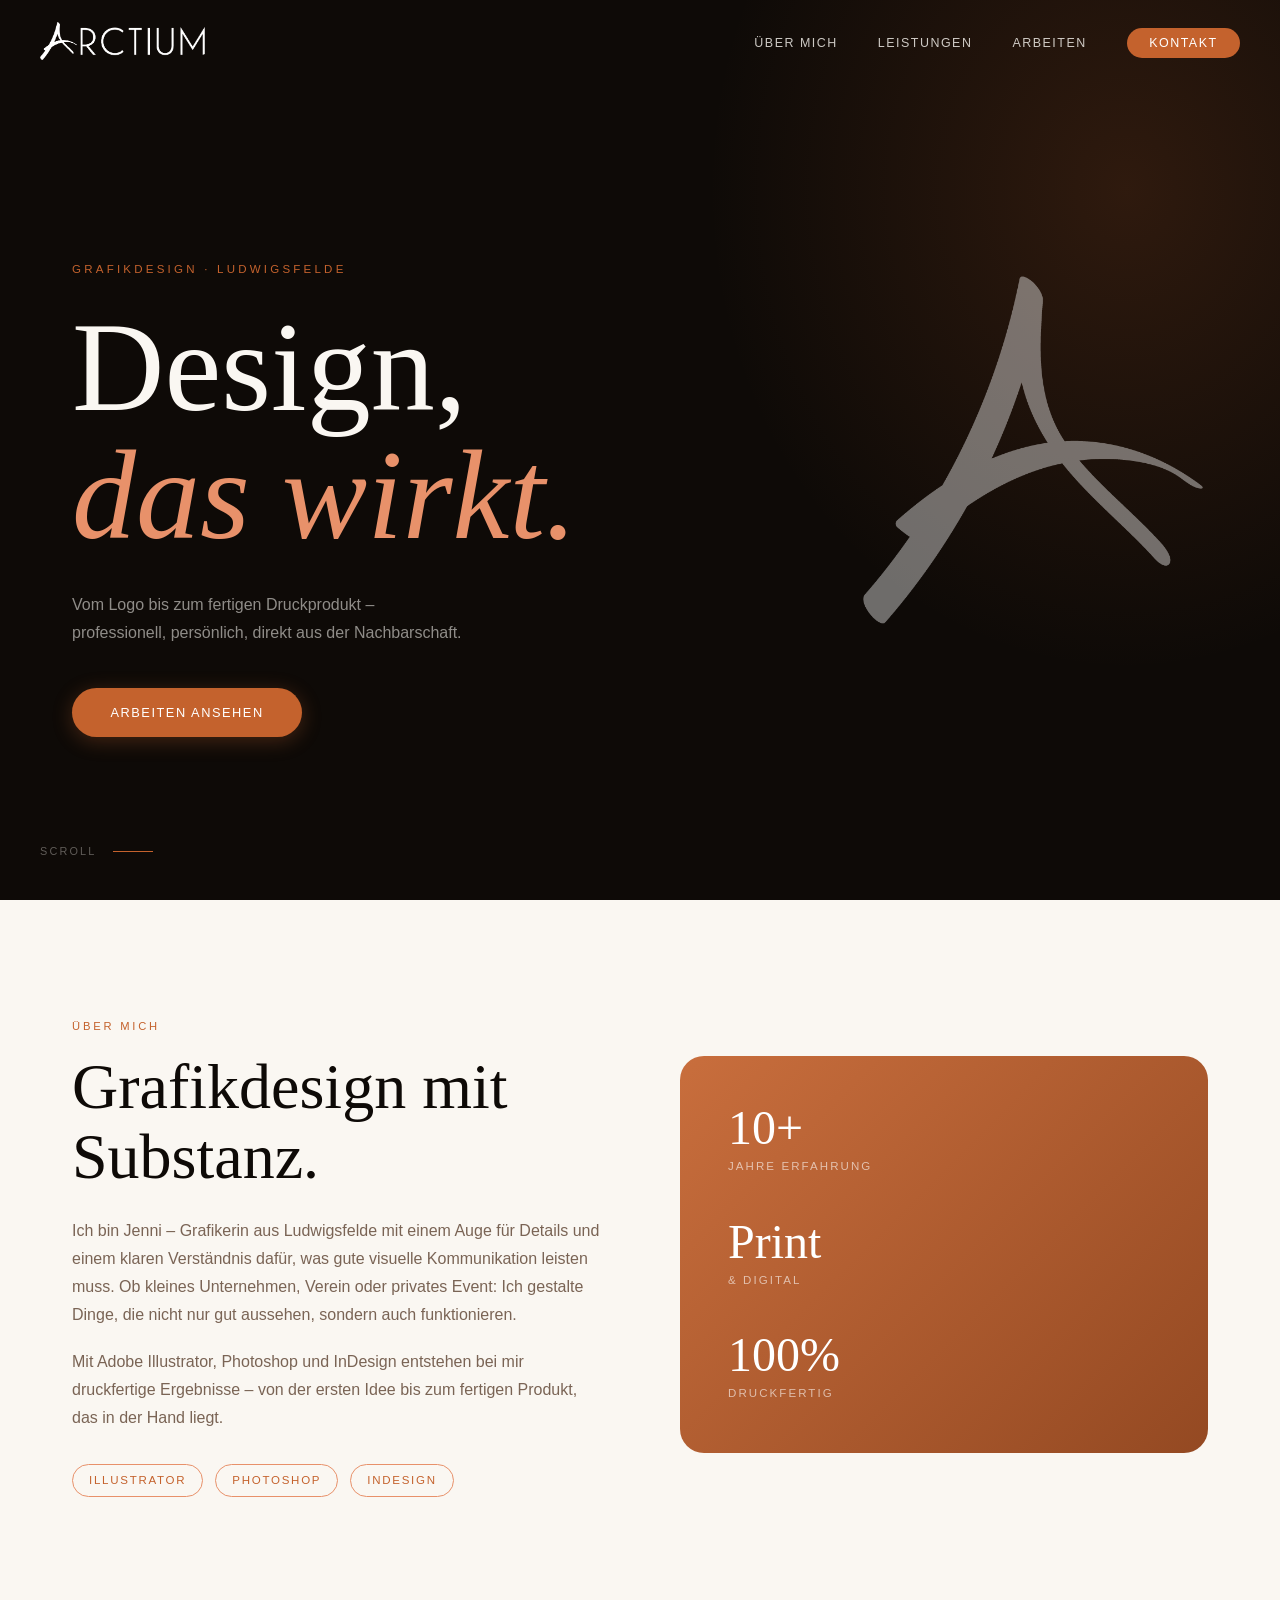
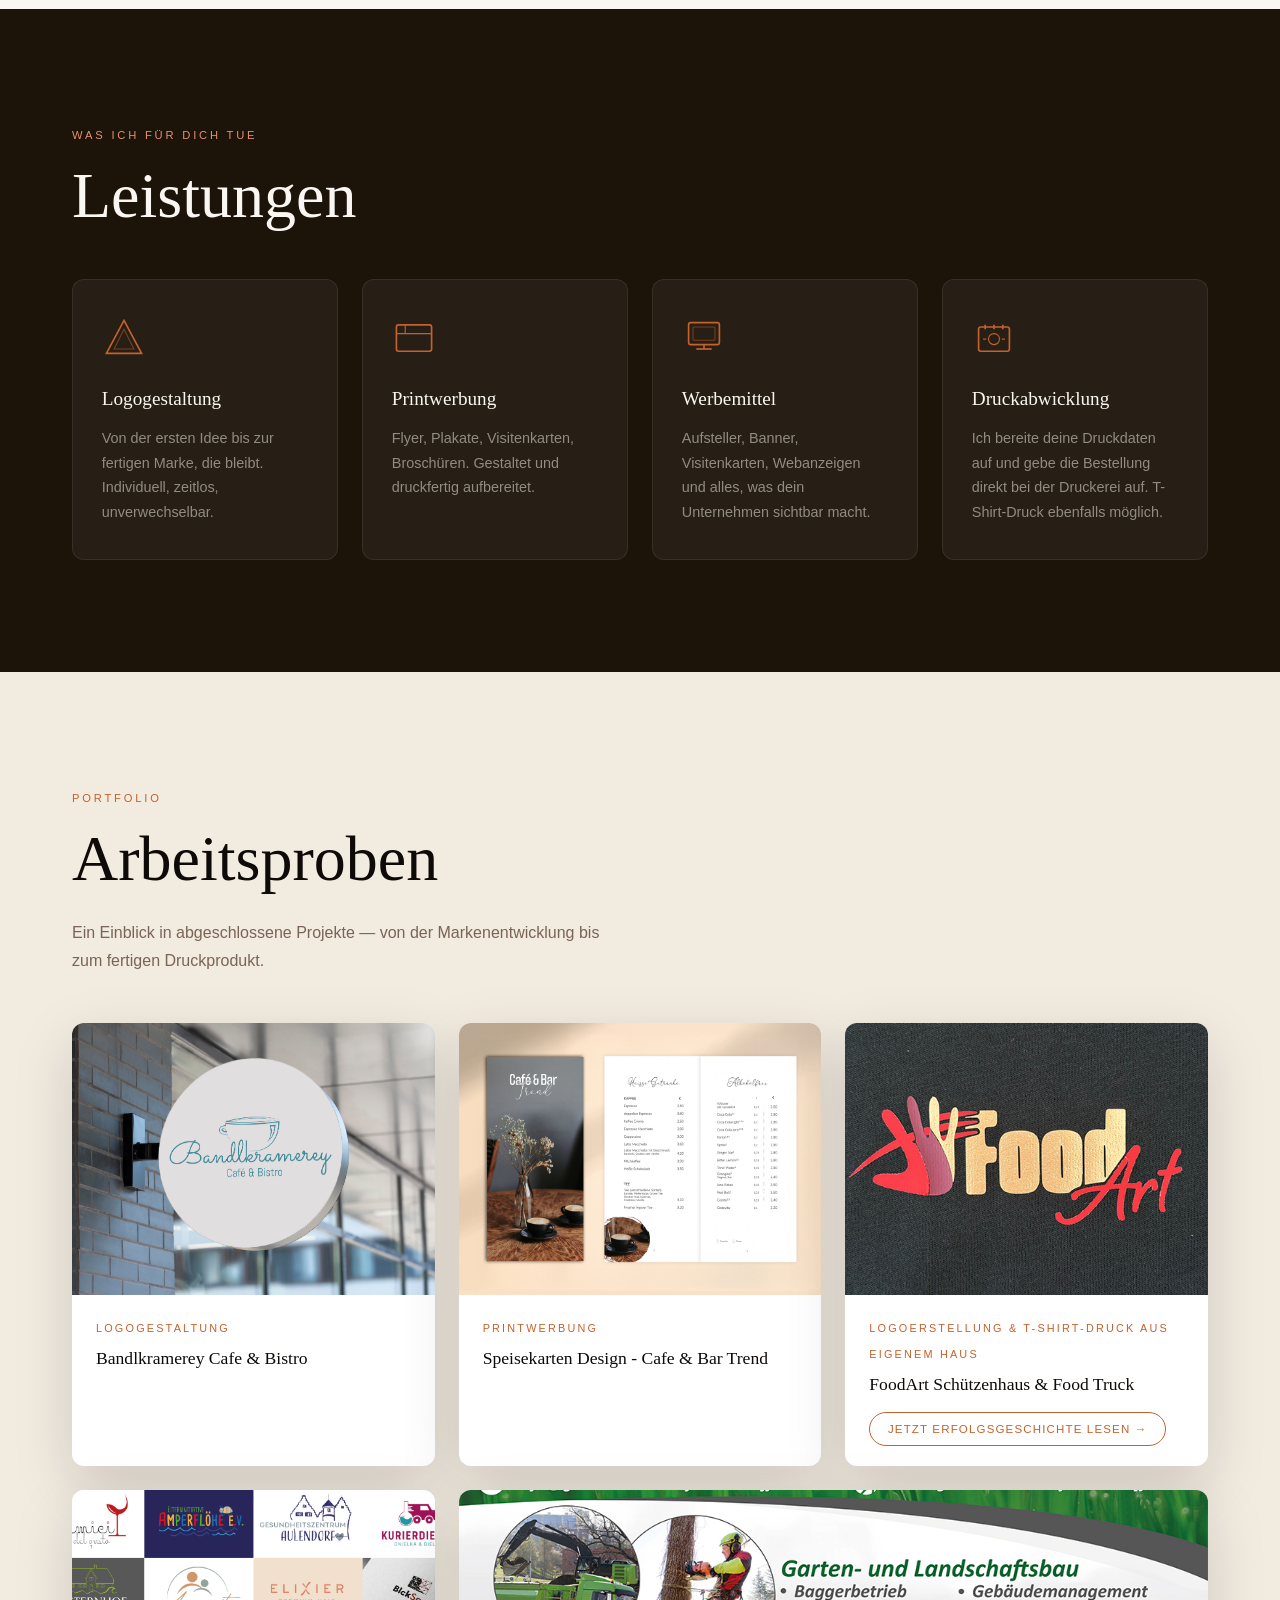
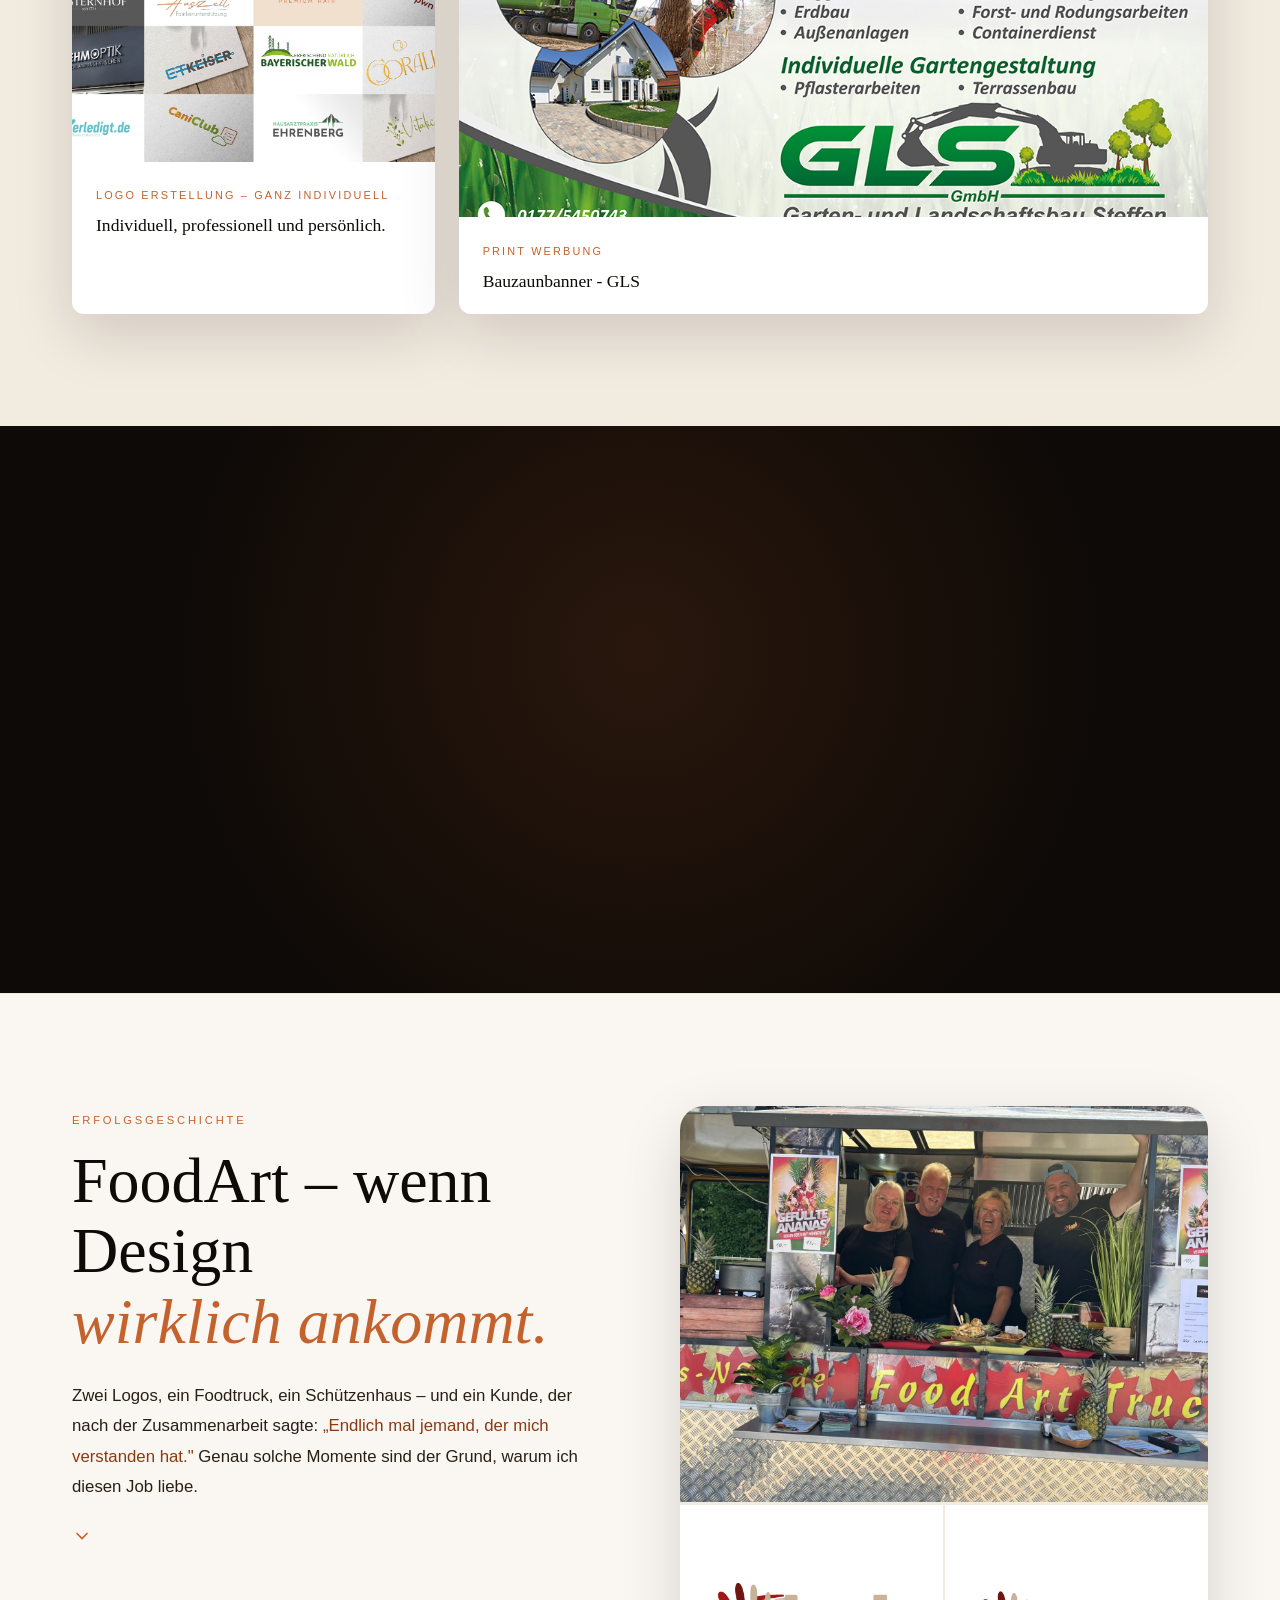
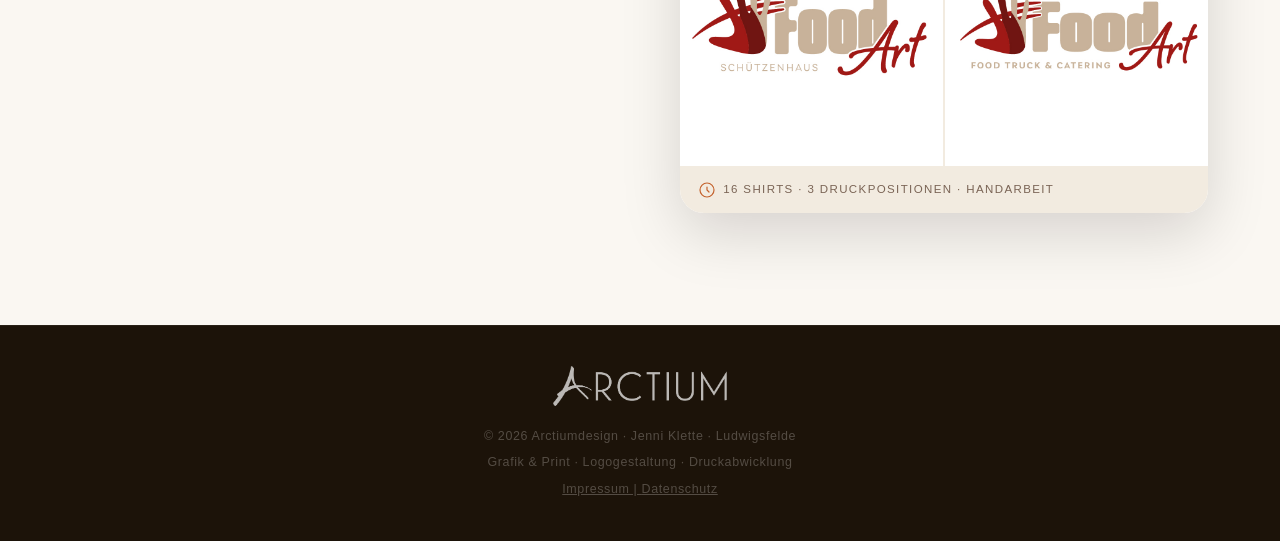
==== index.html @ 8cdcc224 "Update index.html" ====
<!DOCTYPE html>
<html lang="de">
<head>
  <meta charset="UTF-8" />
  <meta name="viewport" content="width=device-width, initial-scale=1.0" />
  <title>Arctiumdesign – Professionelles Grafikdesign aus Ludwigsfelde</title>
  <link rel="icon" type="image/png" href="img/favicon.png" />
  <link rel="stylesheet" href="style.css" />
  <link rel="stylesheet" href="https://use.typekit.net/DEINE-KIT-ID.css">
<link rel="stylesheet" href="style.css">
</head>
<body>

  <!-- NAV -->
  <nav class="nav" id="nav">
    <a href="#hero" class="nav__logo">
  <img src="img/logo-h.png" alt="Arctiumdesign" class="nav__logo-img" />
</a>
    <button class="nav__burger" id="burger" aria-label="Menü öffnen">
      <span></span><span></span><span></span>
    </button>
    <ul class="nav__links" id="navLinks">
      <li><a href="#about">Über mich</a></li>
      <li><a href="#leistungen">Leistungen</a></li>
      <li><a href="#arbeiten">Arbeiten</a></li>
      <li><a href="#kontakt" class="nav__cta">Kontakt</a></li>
    </ul>
  </nav>

  <!-- HERO -->
  <section class="hero" id="hero">
    <div class="hero__bg-shape"></div>
    <div class="hero__content">
      <p class="hero__eyebrow reveal">Grafikdesign · Ludwigsfelde</p>
      <h1 class="hero__headline reveal delay-1">
        Design,<br/><em>das wirkt.</em>
      </h1>
      <p class="hero__sub reveal delay-2">
        Vom Logo bis zum fertigen Druckprodukt –<br/>
        professionell, persönlich, direkt aus der Nachbarschaft.
      </p>
      <a href="#arbeiten" class="btn reveal delay-3">Arbeiten ansehen</a>
    </div>
    <div class="hero__logo-mark reveal delay-2">
  <img src="img/logo-mark.png" alt="" />
</div>
    <div class="hero__scroll">
      <span>Scroll</span>
      <div class="hero__scroll-line"></div>
    </div>
  </section>

  <!-- ABOUT -->
  <section class="about section" id="about">
    <div class="container about__grid">
      <div class="about__text">
        <span class="label reveal">Über mich</span>
        <h2 class="reveal delay-1">Grafikdesign mit Substanz.</h2>
        <p class="reveal delay-2">
          Ich bin Jenni – Grafikerin aus Ludwigsfelde mit einem Auge für Details
          und einem klaren Verständnis dafür, was gute visuelle Kommunikation leisten muss.
          Ob kleines Unternehmen, Verein oder privates Event: Ich gestalte Dinge,
          die nicht nur gut aussehen, sondern auch funktionieren.
        </p>
        <p class="reveal delay-3">
          Mit Adobe Illustrator, Photoshop und InDesign entstehen bei mir
          druckfertige Ergebnisse – von der ersten Idee bis zum fertigen Produkt,
          das in der Hand liegt.
        </p>
        <div class="about__tools reveal delay-3">
          <span>Illustrator</span>
          <span>Photoshop</span>
          <span>InDesign</span>
        </div>
      </div>
      <div class="about__visual reveal delay-2">
        <div class="about__card">
          <div class="about__card-inner">
            <div class="about__stat"><strong>10+</strong><small>Jahre Erfahrung</small></div>
            <div class="about__stat"><strong>Print</strong><small>& Digital</small></div>
            <div class="about__stat"><strong>100%</strong><small>Druckfertig</small></div>
          </div>
          <div class="about__card-bg"></div>
        </div>
      </div>
    </div>
  </section>

  <!-- LEISTUNGEN -->
  <section class="leistungen section" id="leistungen">
    <div class="container">
      <span class="label reveal">Was ich für dich tue</span>
      <h2 class="reveal delay-1">Leistungen</h2>
      <div class="leistungen__grid">

        <div class="leistung-card reveal delay-1">
          <div class="leistung-card__icon">
            <svg viewBox="0 0 40 40" fill="none"><polygon points="20,4 36,34 4,34" stroke="currentColor" stroke-width="1.5" fill="none"/><polygon points="20,12 29,30 11,30" stroke="currentColor" stroke-width="1" fill="none" opacity="0.5"/></svg>
          </div>
          <h3>Logogestaltung</h3>
          <p>Von der ersten Idee bis zur fertigen Marke, die bleibt. Individuell, zeitlos, unverwechselbar.</p>
        </div>

        <div class="leistung-card reveal delay-2">
          <div class="leistung-card__icon">
            <svg viewBox="0 0 40 40" fill="none"><rect x="4" y="8" width="32" height="24" rx="2" stroke="currentColor" stroke-width="1.5" fill="none"/><line x1="4" y1="16" x2="36" y2="16" stroke="currentColor" stroke-width="1"/><line x1="12" y1="8" x2="12" y2="16" stroke="currentColor" stroke-width="1"/></svg>
          </div>
          <h3>Printwerbung</h3>
          <p>Flyer, Plakate, Visitenkarten, Broschüren. Gestaltet und druckfertig aufbereitet.</p>
        </div>

        <div class="leistung-card reveal delay-3">
          <div class="leistung-card__icon">
            <svg viewBox="0 0 40 40" fill="none"><rect x="6" y="6" width="28" height="20" rx="2" stroke="currentColor" stroke-width="1.5" fill="none"/><rect x="10" y="10" width="20" height="12" rx="1" stroke="currentColor" stroke-width="1" fill="none" opacity="0.5"/><line x1="13" y1="30" x2="27" y2="30" stroke="currentColor" stroke-width="1.5"/><line x1="20" y1="26" x2="20" y2="30" stroke="currentColor" stroke-width="1.5"/></svg>
          </div>
          <h3>Werbemittel</h3>
          <p>Aufsteller, Banner, Visitenkarten, Webanzeigen und alles, was dein Unternehmen sichtbar macht.</p>
        </div>

        <div class="leistung-card reveal delay-4">
          <div class="leistung-card__icon">
            <svg viewBox="0 0 40 40" fill="none"><rect x="6" y="10" width="28" height="22" rx="2" stroke="currentColor" stroke-width="1.5" fill="none"/><path d="M12 8 L12 12 M20 8 L20 12 M28 8 L28 12" stroke="currentColor" stroke-width="1.5"/><circle cx="20" cy="21" r="5" stroke="currentColor" stroke-width="1" fill="none"/><line x1="10" y1="21" x2="13" y2="21" stroke="currentColor" stroke-width="1"/><line x1="27" y1="21" x2="30" y2="21" stroke="currentColor" stroke-width="1"/></svg>
          </div>
          <h3>Druckabwicklung</h3>
          <p>Ich bereite deine Druckdaten auf und gebe die Bestellung direkt bei der Druckerei auf. T-Shirt-Druck ebenfalls möglich.</p>
        </div>

      </div>
    </div>
  </section>

  <!-- ARBEITSPROBEN -->
  <section class="arbeiten section" id="arbeiten">
    <div class="container">
      <span class="label reveal">Portfolio</span>
      <h2 class="reveal delay-1">Arbeitsproben</h2>
      <p class="arbeiten__intro reveal delay-2">
        Ein Einblick in abgeschlossene Projekte — von der Markenentwicklung bis zum fertigen Druckprodukt.
      </p>
    </div>
    
    <div class="arbeiten__grid">

  <div class="arbeit-item reveal delay-1" data-category="Logo">
    <div class="arbeit-item__img" style="background: #1a1008;">
      <img src="img/logogestaltung.jpg" alt="Arctiumdesign Logo" />
    </div>
    <div class="arbeit-item__info">
      <span>Logogestaltung</span>
      <h4>Bandlkramerey Cafe & Bistro</h4>
    </div>
  </div>

  <div class="arbeit-item reveal delay-2" data-category="Print">
    <div class="arbeit-item__img" style="background: #f5f0ea;">
      <img src="img/printwerbung.jpg" alt="Arctiumdesign Flyer" />
    </div>
    <div class="arbeit-item__info">
      <span>Printwerbung</span>
      <h4>Speisekarten Design - Cafe & Bar Trend</h4>
    </div>
  </div>

  <div class="arbeit-item reveal delay-3" data-category="Werbemittel">
    <div class="arbeit-item__img" style="background: #1a1008;">
      <img src="img/foodart-shirt.jpg" alt="FoodArt Shirt" />
    </div>
    <div class="arbeit-item__info">
      <span>Logoerstellung & T-Shirt-Druck aus eigenem Haus</span>
      <h4>FoodArt Schützenhaus & Food Truck</h4>
      <a href="#story" class="btn-success">Jetzt Erfolgsgeschichte lesen →</a>
    </div>
  </div>

  <div class="arbeit-item reveal delay-4" data-category="Logo">
    <div class="arbeit-item__img" style="background: #1a1008;">
      <img src="img/logo-banner.jpg" alt="Logo Erstellung" />
    </div>
    <div class="arbeit-item__info">
      <span>Logo Erstellung – ganz individuell</span>
      <h4>Individuell, professionell und persönlich.</h4>
    </div>
  </div>

  <div class="arbeit-item arbeit-item--wide reveal delay-2" data-category="Print">
    <div class="arbeit-item__img" style="background: #1a1008;">
      <img src="img/bauzaunbanner.jpg" alt="Bauzaunbanner GLS" />
    </div>
    <div class="arbeit-item__info">
      <span>Print Werbung</span>
      <h4>Bauzaunbanner - GLS</h4>
    </div>
  </div>

</div>

  </section>

  <!-- KONTAKT -->
  <section class="kontakt section" id="kontakt">
    <div class="kontakt__bg-shape"></div>
    <div class="container kontakt__inner">
      <span class="label reveal">Kontakt</span>
      <h2 class="reveal delay-1">Lass uns reden.</h2>
      <p class="reveal delay-2">
        Du hast ein Projekt im Kopf? Ich freue mich auf deine Nachricht –
        ganz unkompliziert, direkt aus der Nachbarschaft.
      </p>
      <div class="kontakt__links reveal delay-3">
        <a href="tel:015206240423" class="kontakt__link">
          <svg viewBox="0 0 24 24" fill="none"><path d="M6.6 10.8c1.4 2.8 3.8 5.1 6.6 6.6l2.2-2.2c.3-.3.7-.4 1-.2 1.1.4 2.3.6 3.6.6.6 0 1 .4 1 1V20c0 .6-.4 1-1 1-9.4 0-17-7.6-17-17 0-.6.4-1 1-1h3.5c.6 0 1 .4 1 1 0 1.3.2 2.5.6 3.6.1.3 0 .7-.2 1L6.6 10.8z" stroke="currentColor" stroke-width="1.5" fill="none"/></svg>
          015206240423
        </a>
        <a href="mailto:info@arctiumdesign.de" class="kontakt__link">
          <svg viewBox="0 0 24 24" fill="none"><rect x="2" y="4" width="20" height="16" rx="2" stroke="currentColor" stroke-width="1.5" fill="none"/><polyline points="2,4 12,13 22,4" stroke="currentColor" stroke-width="1.5" fill="none"/></svg>
          info@arctiumdesign.de
        </a>
      </div>
      <a href="mailto:info@arctiumdesign.de" class="btn btn--light reveal delay-4">Anfrage stellen</a>
    </div>
  </section>
<!-- ERFOLGSGESCHICHTE FOODART -->
<section class="story section" id="story">
  <div class="container story__grid">

    <!-- LINKE SEITE: Blogartikel -->
    <div class="story__content">
      <span class="label">Erfolgsgeschichte</span>
      <h2>FoodArt – wenn Design<br/><em>wirklich ankommt.</em></h2>

      <div class="story__preview">
        <p>
          Zwei Logos, ein Foodtruck, ein Schützenhaus – und ein Kunde, der nach der
          Zusammenarbeit sagte: <strong>„Endlich mal jemand, der mich verstanden hat."</strong>
          Genau solche Momente sind der Grund, warum ich diesen Job liebe.
        </p>
      </div>

      <div class="story__full" id="storyFull">
        <p>
          Das Restaurant „Schützenhaus“ ist seit 1980 ein beliebter Treffpunkt und Eventort in Neckarsulm. 
          Der Inhaber Reinhard Stanschus, welcher mich beauftragte, betreibt das Lokal zusammen mit seiner Frau, dem Schwager und einem erfahrenen Serviceteam. 
          Das Projekt FoodArt kam mit einer klaren Persönlichkeit, aber noch ohne
          visuelles Gesicht. Gefragt waren zwei Logos — eines für das
          Schützenhaus, eines für den Foodtruck — die zusammen eine Marke ergeben und die Zugehörigkeit wiederspiegeln.
        </p>
        <p> 
         <p>
  Nach der Abstimmung über Stil, Zielgruppe und Wirkung entstanden die Entwürfe. In enger Abstimmung mit dem Kunden entstand das FoodArt-Logo.
  Am Ende der Feedbackschleifen hatten wir nun zwei sauber gestaltete Logos, aber der Kunde konnte sich noch nicht ganz vorstellen, wie das Logo auf dem FoodTruck oder den Servicejacken des Teams aussehen würde.
</p>
<p>
  Ich baute dem Kunden daraufhin <strong>Mock-ups</strong>, die ihn überzeugten. Beim Abschluss des Projektes erhielt der Kunde ein <strong>sauber gestaltetes Corporate Design</strong> als PDF, die Logos als ZIP-Datei in <strong>PNG, JPG und natürlich den offenen Daten EPS/AI</strong>.
  Es gab beim Prozess kein langes Hin-und-Her, keinen Kompromiss — sondern das Gefühl, wirklich gehört worden zu sein. Diese Reaktion ist unbezahlbar.
</p>
        </p>
        <p>
          Was dann folgte, war handwerkliche Präzisionsarbeit: 16 T-Shirts in
          verschiedenen Größen, drei Druckpositionen, dreifarbig mit Plotterfolie
          bedruckt — alles von Hand, in meinem eigenen kleinen Büro. Das Logo ist
          mehrteilig und muss an den Nähten exakt zusammenpassen, sonst stimmt das
          Gesamtbild nicht. Jedes Shirt wurde einzeln ausgerichtet, angedrückt und
          geprüft.
        </p>
        <p>
          Das Ergebnis: Ein komplett ausgestattetes FoodArt-Team, das seine Marke
          trägt — wortwörtlich. Von der ersten Skizze bis zum fertig bedruckten
          Shirt, alles aus einer Hand.
        </p>
      </div>

      <button class="story__toggle" id="storyToggle" aria-expanded="false">
        <span class="story__toggle-text">Weiterlesen</span>
        <svg class="story__toggle-icon" viewBox="0 0 24 24" fill="none">
          <polyline points="6,9 12,15 18,9" stroke="currentColor" stroke-width="2" stroke-linecap="round"/>
        </svg>
      </button>
    </div>

    <!-- RECHTE SEITE: Bildbox -->
    <div class="story__images">
      <div class="story__img-box">
        <div class="story__img-main">
          <img src="img/food-art-image.jpeg" alt="FoodArt T-Shirts fertig bedruckt" />
        </div>
        <div class="story__img-row">
          <div class="story__img-thumb">
            <img src="img/Logo Schützenhaus-farbig-slogan.jpg" alt="FoodArt Logo Schützenhaus" />
          </div>
          <div class="story__img-thumb">
            <img src="img/Logo Food Truck-farbig-slogan.jpg" alt="FoodArt Logo Foodtruck" />
          </div>
        </div>
        <div class="story__img-label">
          <svg viewBox="0 0 16 16" fill="none">
            <circle cx="8" cy="8" r="7" stroke="currentColor" stroke-width="1.2"/>
            <path d="M8 5v3l2 2" stroke="currentColor" stroke-width="1.2" stroke-linecap="round"/>
          </svg>
          16 Shirts · 3 Druckpositionen · Handarbeit
        </div>
      </div>
    </div>

  </div>
</section>
  <!-- FOOTER -->
  <footer class="footer">
    <div class="container footer__inner">
      <a href="#hero" class="footer__logo">
  <img src="img/logo-wh-h.png" alt="Arctiumdesign" class="footer__logo-img" />
</a>
      <p>© 2026 Arctiumdesign · Jenni Klette · Ludwigsfelde</p>
      <p class="footer__small">Grafik &amp; Print · Logogestaltung · Druckabwicklung</p>
    </div>
    <div><p class="footer__small"><a style="text-decoration: underline;" href="impressum.html">Impressum | </a><a style="text-decoration: underline;" href="datenschutz.html">Datenschutz</a></p></div>
  </footer>

  <!-- LIGHTBOX -->
  <div class="lightbox" id="lightbox">
    <button class="lightbox__close" id="lightboxClose">✕</button>
    <img src="" alt="" id="lightboxImg" />
    <p id="lightboxCaption"></p>
  </div>

  <script src="script.js"></script>
</body>
</html>
---- style.css ----
/* ============================================================
   ARCTIUM DESIGN — style.css
   Editorial Luxury · Copper & Noir
   ============================================================ */
@font-face {
  font-family: 'Outfit';
  src: url('fonts/outfit-300.woff2') format('woff2');
  font-weight: 300;
  font-style: normal;
}

@font-face {
  font-family: 'Outfit';
  src: url('fonts/outfit-400.woff2') format('woff2');
  font-weight: 400;
  font-style: normal;
}

@font-face {
  font-family: 'Outfit';
  src: url('fonts/outfit-500.woff2') format('woff2');
  font-weight: 500;
  font-style: normal;
}

@font-face {
  font-family: 'Cormorant Garamond';
  src: url('fonts/cormorant-300.woff2') format('woff2');
  font-weight: 300;
  font-style: normal;
}

@font-face {
  font-family: 'Cormorant Garamond';
  src: url('fonts/cormorant-400.woff2') format('woff2');
  font-weight: 400;
  font-style: normal;
}

@font-face {
  font-family: 'Waverly CF';
  src: url('fonts/waverly-cf-regular.woff2') format('woff2');
  font-weight: 400;
  font-style: normal;
  font-display: swap;
}

/* -- VARIABLES -- */
:root {
  --copper:      #C4622D;
  --copper-dark: #8B3A10;
  --copper-light:#E8916A;
  --noir:        #0E0A07;
  --noir-soft:   #1C1309;
  --cream:       #FAF7F2;
  --cream-warm:  #F2EBE0;
  --text:        #2A1F14;
  --text-muted:  #7A6455;
  --white:       #FFFFFF;

  --font-display: 'Waverly CF', 'Cormorant Garamond', Georgia, serif;
  --font-body:    'Outfit', sans-serif;

  --radius:    12px;
  --radius-lg: 24px;
  --transition: 0.4s cubic-bezier(0.25, 0.46, 0.45, 0.94);
  --shadow:      0 20px 60px rgba(14,10,7,0.15);
  --shadow-hover: 0 30px 80px rgba(14,10,7,0.25);
}

/* -- RESET -- */
*, *::before, *::after { box-sizing: border-box; margin: 0; padding: 0; }
html { scroll-behavior: smooth; font-size: 16px; }
body {
  font-family: var(--font-body);
  background: var(--cream);
  color: var(--text);
  line-height: 1.6;
  overflow-x: hidden;
}
img { max-width: 100%; height: auto; display: block; }
a { text-decoration: none; color: inherit; }
ul { list-style: none; }

/* -- UTILITY -- */
.container {
  max-width: 1200px;
  margin: 0 auto;
  padding: 0 2rem;
}
.section { padding: 7rem 0; }
.label {
  display: inline-block;
  font-family: var(--font-body);
  font-size: 0.7rem;
  font-weight: 500;
  letter-spacing: 0.25em;
  text-transform: uppercase;
  color: var(--copper);
  margin-bottom: 1rem;
}
h2 {
  font-family: var(--font-display);
  font-size: clamp(2.2rem, 5vw, 4rem);
  font-weight: 300;
  line-height: 1.1;
  color: var(--noir);
  margin-bottom: 1.5rem;
}
h3 {
  font-family: var(--font-display);
  font-size: 1.5rem;
  font-weight: 400;
  color: var(--noir);
  margin-bottom: 0.6rem;
}
p {
  font-size: 1rem;
  color: var(--text-muted);
  line-height: 1.75;
}

/* -- REVEAL ANIMATIONS -- */
.reveal {
  opacity: 0;
  transform: translateY(28px);
  transition: opacity 0.7s ease, transform 0.7s ease;
}
.reveal.visible {
  opacity: 1;
  transform: translateY(0);
}
.delay-1 { transition-delay: 0.1s; }
.delay-2 { transition-delay: 0.2s; }
.delay-3 { transition-delay: 0.3s; }
.delay-4 { transition-delay: 0.4s; }

/* -- BUTTON -- */
.btn {
  display: inline-block;
  padding: 0.9rem 2.4rem;
  background: var(--copper);
  color: var(--white);
  font-family: var(--font-body);
  font-size: 0.8rem;
  font-weight: 500;
  letter-spacing: 0.12em;
  text-transform: uppercase;
  border-radius: 100px;
  transition: background var(--transition), transform var(--transition), box-shadow var(--transition);
  box-shadow: 0 4px 20px rgba(196,98,45,0.3);
}
.btn:hover {
  background: var(--copper-dark);
  transform: translateY(-2px);
  box-shadow: 0 8px 30px rgba(196,98,45,0.45);
}
.btn--light {
  background: var(--cream);
  color: var(--copper);
  box-shadow: 0 4px 20px rgba(0,0,0,0.1);
}
.btn--light:hover {
  background: var(--white);
  color: var(--copper-dark);
}

/* ============================================================
   NAV
   ============================================================ */
.nav {
  position: fixed;
  top: 0; left: 0; right: 0;
  z-index: 100;
  display: flex;
  align-items: center;
  justify-content: space-between;
  padding: 1.4rem 2.5rem;
  transition: background var(--transition), padding var(--transition), box-shadow var(--transition);
}
.nav.scrolled {
  background: rgba(250,247,242,0.95);
  backdrop-filter: blur(10px);
  padding: 0.9rem 2.5rem;
  box-shadow: 0 2px 30px rgba(14,10,7,0.08);
}

/* Nav Logo Bild */
.nav__logo { display: flex; align-items: center; }
.nav__logo-img {
  height: 38px;
  width: auto;
  filter: brightness(0) invert(1);   /* weiß auf dunklem Hero */
  transition: filter 0.4s ease;
}
.nav.scrolled .nav__logo-img {
  filter: brightness(0);             /* schwarz auf hellem Hintergrund */
}

/* Fallback Text-Logo */
.nav__logo-a   { color: var(--copper); }
.nav__logo-sub {
  font-size: 0.65rem;
  letter-spacing: 0.3em;
  font-weight: 300;
  vertical-align: middle;
  margin-left: 0.3em;
}

.nav__links {
  display: flex;
  align-items: center;
  gap: 2.5rem;
}
.nav__links a {
  font-size: 0.78rem;
  letter-spacing: 0.12em;
  text-transform: uppercase;
  color: rgba(250,247,242,0.8);
  transition: color var(--transition);
}
.nav.scrolled .nav__links a { color: var(--text-muted); }
.nav__links a:hover { color: var(--copper); }
.nav__cta {
  background: var(--copper);
  color: var(--white) !important;
  padding: 0.5rem 1.4rem;
  border-radius: 100px;
  transition: background var(--transition) !important;
}
.nav__cta:hover { background: var(--copper-dark) !important; }

.nav__burger {
  display: none;
  flex-direction: column;
  gap: 5px;
  background: none;
  border: none;
  cursor: pointer;
  padding: 4px;
}
.nav__burger span {
  display: block;
  width: 24px;
  height: 1.5px;
  background: var(--cream);
  transition: background var(--transition), transform 0.3s, opacity 0.3s;
}
.nav.scrolled .nav__burger span { background: var(--noir); }

/* ============================================================
   HERO
   ============================================================ */
.hero {
  position: relative;
  min-height: 100vh;
  background: var(--noir);
  display: flex;
  align-items: center;
  overflow: hidden;
}
.hero__bg-shape {
  position: absolute;
  top: -15%; right: -10%;
  width: 55vw; height: 90vh;
  background: radial-gradient(ellipse at 60% 40%, rgba(196,98,45,0.18) 0%, transparent 70%);
  pointer-events: none;
}
.hero__content {
  position: relative;
  z-index: 2;
  padding: 0 2rem;
  max-width: 1200px;
  margin: 0 auto;
  width: 100%;
  padding-top: 6rem;
}
.hero__eyebrow {
  font-family: var(--font-body);
  font-size: 0.72rem;
  letter-spacing: 0.28em;
  text-transform: uppercase;
  color: var(--copper);
  margin-bottom: 1.5rem;
}
.hero__headline {
  font-family: var(--font-display);
  font-size: clamp(3.5rem, 10vw, 8rem);
  font-weight: 300;
  line-height: 1.0;
  color: var(--cream);
  margin-bottom: 2rem;
}
.hero__headline em {
  font-style: italic;
  color: var(--copper-light);
}
.hero__sub {
  font-size: 1rem;
  color: rgba(250,247,242,0.55);
  line-height: 1.8;
  margin-bottom: 2.5rem;
  max-width: 480px;
}

/* Hero Logo-Mark als Bild */
.hero__logo-mark {
  position: absolute;
  right: 6vw;
  top: 50%;
  transform: translateY(-50%);
  width: clamp(180px, 28vw, 340px);
  opacity: 0.35;
  pointer-events: none;
}
.hero__logo-mark img {
  width: 100%;
  height: auto;
  filter: brightness(0) invert(1);  /* weiß auf dunklem Grund */
}

.hero__scroll {
  position: absolute;
  bottom: 2.5rem; left: 2.5rem;
  display: flex;
  align-items: center;
  gap: 1rem;
  color: rgba(250,247,242,0.35);
  font-size: 0.68rem;
  letter-spacing: 0.2em;
  text-transform: uppercase;
}
.hero__scroll-line {
  width: 40px; height: 1px;
  background: var(--copper);
  transform-origin: left;
  animation: scrollLine 2.5s ease-in-out infinite;
}
@keyframes scrollLine {
  0%   { transform: scaleX(0); opacity: 0; }
  40%  { transform: scaleX(1); opacity: 1; }
  80%  { transform: scaleX(1); opacity: 0; }
  100% { transform: scaleX(0); opacity: 0; }
}

/* ============================================================
   ABOUT
   ============================================================ */
.about { background: var(--cream); }
.about__grid {
  display: grid;
  grid-template-columns: 1fr 1fr;
  gap: 5rem;
  align-items: center;
}
.about__text h2 { margin-bottom: 1.5rem; }
.about__text p  { margin-bottom: 1.2rem; }
.about__tools {
  display: flex;
  gap: 0.75rem;
  flex-wrap: wrap;
  margin-top: 2rem;
}
.about__tools span {
  font-size: 0.72rem;
  letter-spacing: 0.15em;
  text-transform: uppercase;
  color: var(--copper);
  border: 1px solid var(--copper-light);
  padding: 0.4rem 1rem;
  border-radius: 100px;
}
.about__card {
  position: relative;
  border-radius: var(--radius-lg);
  overflow: hidden;
}
.about__card-bg {
  position: absolute; inset: 0;
  background: linear-gradient(135deg, var(--copper) 0%, var(--copper-dark) 100%);
  opacity: 0.92;
  z-index: 0;
}
.about__card-inner {
  position: relative;
  z-index: 1;
  padding: 3rem;
  display: flex;
  flex-direction: column;
  gap: 2.5rem;
}
.about__stat strong {
  display: block;
  font-family: var(--font-display);
  font-size: 3rem;
  font-weight: 300;
  color: var(--white);
  line-height: 1;
}
.about__stat small {
  font-size: 0.72rem;
  letter-spacing: 0.18em;
  text-transform: uppercase;
  color: rgba(255,255,255,0.6);
}

/* ============================================================
   LEISTUNGEN
   ============================================================ */
.leistungen { background: var(--noir-soft); }
.leistungen .label { color: var(--copper-light); }
.leistungen h2    { color: var(--cream); }
.leistungen__grid {
  display: grid;
  grid-template-columns: repeat(4, 1fr);
  gap: 1.5rem;
  margin-top: 3rem;
}
.leistung-card {
  background: rgba(250,247,242,0.05);
  border: 1px solid rgba(250,247,242,0.08);
  border-radius: var(--radius);
  padding: 2.2rem 1.8rem;
  transition: background var(--transition), border-color var(--transition), transform var(--transition);
  cursor: default;
}
.leistung-card:hover {
  background: rgba(196,98,45,0.12);
  border-color: rgba(196,98,45,0.35);
  transform: translateY(-4px);
}
.leistung-card__icon {
  width: 44px; height: 44px;
  color: var(--copper);
  margin-bottom: 1.5rem;
}
.leistung-card__icon svg { width: 100%; height: 100%; }
.leistung-card h3 { color: var(--cream); font-size: 1.2rem; margin-bottom: 0.75rem; }
.leistung-card p  { color: rgba(250,247,242,0.5); font-size: 0.9rem; line-height: 1.7; }

/* ============================================================
   ARBEITEN
   ============================================================ */
.arbeiten { background: var(--cream-warm); }
.arbeiten__intro { max-width: 560px; margin-bottom: 3rem; }
.arbeiten__grid {
  display: grid;
  grid-template-columns: repeat(3, 1fr);
  gap: 1.5rem;
  padding: 0 2rem;
  max-width: 1200px;
  margin: 0 auto;
}
.arbeit-item {
  border-radius: var(--radius);
  overflow: hidden;
  background: var(--white);
  box-shadow: var(--shadow);
  cursor: pointer;
  transition: transform var(--transition), box-shadow var(--transition);
}
.arbeit-item:hover {
  transform: translateY(-6px);
  box-shadow: var(--shadow-hover);
}
.arbeit-item--wide { grid-column: span 2; }
.arbeit-item__img {
  aspect-ratio: 4/3;
  overflow: hidden;
  display: flex;
  align-items: center;
  justify-content: center;
}
.arbeit-item--wide .arbeit-item__img { aspect-ratio: 16/7; }
.arbeit-item__img img {
  width: 100%; height: 100%;
  object-fit: cover;
  transition: transform 0.5s ease;
}
.arbeit-item:hover .arbeit-item__img img { transform: scale(1.04); }
.arbeit-item__info { padding: 1.2rem 1.5rem; }
.arbeit-item__info span {
  font-size: 0.68rem;
  letter-spacing: 0.2em;
  text-transform: uppercase;
  color: var(--copper);
}
.arbeit-item__info h4 {
  font-family: var(--font-display);
  font-size: 1.1rem;
  font-weight: 400;
  color: var(--noir);
  margin-top: 0.3rem;
}

/* Placeholder mock cards */
.arbeit-item__img--mock { background: var(--cream-warm); position: relative; }
.arbeit-item__img--dark { background: var(--noir-soft); }
.arbeit-item__img--warm { background: linear-gradient(135deg, #E8C4A0 0%, #D4956A 100%); }
.mock-content {
  display: flex; flex-direction: column;
  align-items: center; gap: 1rem;
  padding: 2rem; width: 100%;
}
.mock-logo {
  width: 60px; height: 60px;
  border: 2px solid var(--copper);
  border-radius: 50%; opacity: 0.4;
}
.mock-lines { display: flex; flex-direction: column; gap: 8px; width: 80%; }
.mock-lines span {
  display: block; height: 8px;
  background: var(--copper);
  border-radius: 4px; opacity: 0.25;
}
.mock-lines span:nth-child(2) { width: 70%; }
.mock-lines span:nth-child(3) { width: 50%; }
.mock-content--logo { justify-content: center; }
.mock-monogram {
  font-family: var(--font-display);
  font-size: 4rem; font-weight: 300;
  color: var(--copper-light); opacity: 0.5; line-height: 1;
}
.mock-poster-top {
  width: 100%; height: 60px;
  background: rgba(255,255,255,0.3); border-radius: 6px;
}
.mock-poster-text { display: flex; flex-direction: column; gap: 8px; width: 100%; }
.mock-poster-text span {
  display: block; height: 8px;
  background: rgba(255,255,255,0.5); border-radius: 4px;
}

/* ============================================================
   KONTAKT
   ============================================================ */
.kontakt {
  position: relative;
  background: var(--noir);
  overflow: hidden;
  text-align: center;
}
.kontakt__bg-shape {
  position: absolute;
  bottom: -30%; left: 50%;
  transform: translateX(-50%);
  width: 80vw; height: 80vw;
  border-radius: 50%;
  background: radial-gradient(circle, rgba(196,98,45,0.15) 0%, transparent 65%);
  pointer-events: none;
}
.kontakt .label { color: var(--copper-light); }
.kontakt h2    { color: var(--cream); }
.kontakt p     { color: rgba(250,247,242,0.5); max-width: 480px; margin: 0 auto 2.5rem; }
.kontakt__inner { position: relative; z-index: 1; }
.kontakt__links {
  display: flex;
  align-items: center;
  justify-content: center;
  gap: 2.5rem;
  margin-bottom: 2.5rem;
  flex-wrap: wrap;
}
.kontakt__link {
  display: flex; align-items: center; gap: 0.6rem;
  font-size: 0.9rem;
  color: rgba(250,247,242,0.7);
  transition: color var(--transition);
}
.kontakt__link svg { width: 18px; height: 18px; color: var(--copper); }
.kontakt__link:hover { color: var(--copper-light); }

/* ============================================================
   FOOTER
   ============================================================ */
.footer {
  background: var(--noir-soft);
  border-top: 1px solid rgba(250,247,242,0.06);
  padding: 2.5rem 0;
  text-align: center;
}
.footer__logo {
  display: inline-block;
  margin-bottom: 0.75rem;
}
.footer__logo-img {
  height: 40px;
  width: auto;
  margin: 0 auto;
  filter: brightness(0) invert(1);  /* weiß auf dunklem Footer */
  opacity: 0.7;
  transition: opacity 0.3s;
}
.footer__logo-img:hover { opacity: 1; }
.footer p {
  font-size: 0.78rem;
  color: rgba(250,247,242,0.25);
  letter-spacing: 0.05em;
}
.footer__small { margin-top: 0.3rem; }

/* ============================================================
   LIGHTBOX
   ============================================================ */
.lightbox {
  display: none;
  position: fixed; inset: 0;
  z-index: 200;
  background: rgba(14,10,7,0.95);
  align-items: center;
  justify-content: center;
  flex-direction: column;
  gap: 1.5rem;
  padding: 2rem;
}
.lightbox.open { display: flex; }
.lightbox img {
  max-height: 80vh; max-width: 90vw;
  object-fit: contain;
  border-radius: var(--radius);
  box-shadow: 0 40px 100px rgba(0,0,0,0.6);
}
.lightbox p {
  color: rgba(250,247,242,0.5);
  font-size: 0.85rem;
  letter-spacing: 0.1em;
}
.lightbox__close {
  position: absolute;
  top: 1.5rem; right: 2rem;
  background: none; border: none;
  font-size: 1.5rem;
  color: rgba(250,247,242,0.5);
  cursor: pointer;
  transition: color var(--transition);
}
.lightbox__close:hover { color: var(--copper); }

/* ============================================================
   RESPONSIVE
   ============================================================ */
@media (max-width: 1024px) {
  .leistungen__grid  { grid-template-columns: repeat(2, 1fr); }
  .arbeiten__grid    { grid-template-columns: repeat(2, 1fr); }
  .arbeit-item--wide { grid-column: span 1; }
  .about__grid       { grid-template-columns: 1fr; gap: 3rem; }
}

@media (max-width: 768px) {
  .section { padding: 5rem 0; }

  .nav__links {
    position: fixed;
    top: 0; right: 0;
    height: 100vh; width: 280px;
    background: var(--noir);
    flex-direction: column;
    justify-content: center;
    align-items: flex-start;
    padding: 3rem 2.5rem;
    gap: 2rem;
    transform: translateX(100%);
    transition: transform 0.4s ease;
    z-index: 99;
  }
  .nav__links.open   { transform: translateX(0); }
  .nav__links a      { font-size: 1rem; color: var(--cream) !important; }
  .nav__burger       { display: flex; z-index: 101; }
  .nav__burger.open span:nth-child(1) { transform: translateY(6.5px) rotate(45deg); }
  .nav__burger.open span:nth-child(2) { opacity: 0; }
  .nav__burger.open span:nth-child(3) { transform: translateY(-6.5px) rotate(-45deg); }

  .hero__logo-mark   { display: none; }
  .leistungen__grid  { grid-template-columns: 1fr 1fr; }
  .arbeiten__grid    { grid-template-columns: 1fr; padding: 0 1rem; }
  .arbeit-item--wide { grid-column: span 1; }
  .kontakt__links    { flex-direction: column; gap: 1.2rem; }
}

@media (max-width: 480px) {
  .leistungen__grid { grid-template-columns: 1fr; }
  .container        { padding: 0 1.25rem; }
}

/* ============================================================
   STORY / ERFOLGSGESCHICHTE
   ============================================================ */
.story { background: var(--cream); border-top: 1px solid var(--cream-warm); }
.story__grid {
  display: grid;
  grid-template-columns: 1fr 1fr;
  gap: 5rem;
  align-items: start;
}
.story__content h2 {
  margin-bottom: 1.5rem;
}
.story__content h2 em {
  font-style: italic;
  color: var(--copper);
}
.story__preview p {
  font-size: 1.05rem;
  color: var(--text);
  line-height: 1.8;
  margin-bottom: 0;
}
.story__preview strong { color: var(--copper-dark); font-weight: 500; }

.story__full {
  max-height: 0;
  overflow: hidden;
  transition: max-height 0.6s cubic-bezier(0.25, 0.46, 0.45, 0.94),
              opacity 0.4s ease,
              margin-top 0.4s ease;
  opacity: 0;
  margin-top: 0;
}
.story__full.open {
  max-height: 800px;
  opacity: 1;
  margin-top: 1.5rem;
}
.story__full p {
  margin-bottom: 1.2rem;
  color: var(--text-muted);
  line-height: 1.8;
}
.story__full p:last-child { margin-bottom: 0; }

.story__toggle {
  display: inline-flex;
  align-items: center;
  gap: 0.5rem;
  margin-top: 1.5rem;
  background: none;
  border: none;
  cursor: pointer;
  color: var(--copper);
  font-family: var(--font-body);
  font-size: 0.8rem;
  font-weight: 500;
  letter-spacing: 0.12em;
  text-transform: uppercase;
  padding: 0;
  transition: color var(--transition);
}
.story__toggle:hover { color: var(--copper-dark); }
.story__toggle-icon {
  width: 20px; height: 20px;
  transition: transform 0.4s ease;
}
.story__toggle.open .story__toggle-icon {
  transform: rotate(180deg);
}
.story__toggle.open .story__toggle-text::before {
  content: 'Weniger anzeigen';
}
.story__toggle:not(.open) .story__toggle-text::before {
  content: 'Weiterlesen';
}
.story__toggle-text { display: none; } /* text comes from ::before */

/* Bildbox */
.story__img-box {
  background: var(--white);
  border-radius: var(--radius-lg);
  overflow: hidden;
  box-shadow: var(--shadow);
  position: sticky;
  top: 6rem;
}
.story__img-main {
  aspect-ratio: 4/3;
  overflow: hidden;
}
.story__img-main img {
  width: 100%; height: 100%;
  object-fit: cover;
  transition: transform 0.5s ease;
}
.story__img-box:hover .story__img-main img { transform: scale(1.03); }
.story__img-row {
  display: grid;
  grid-template-columns: 1fr 1fr;
  gap: 0;
}
.story__img-thumb {
  aspect-ratio: 1;
  overflow: hidden;
  border-top: 3px solid var(--cream-warm);
}
.story__img-thumb:first-child {
  border-right: 1.5px solid var(--cream-warm);
}
.story__img-thumb:last-child {
  border-left: 1.5px solid var(--cream-warm);
}
.story__img-thumb img {
  width: 100%; height: 100%;
  object-fit: cover;
  transition: transform 0.5s ease;
}
.story__img-thumb:hover img { transform: scale(1.05); }
.story__img-label {
  display: flex;
  align-items: center;
  gap: 0.5rem;
  padding: 0.9rem 1.2rem;
  font-size: 0.72rem;
  letter-spacing: 0.12em;
  text-transform: uppercase;
  color: var(--text-muted);
  background: var(--cream-warm);
}
.story__img-label svg {
  width: 16px; height: 16px;
  color: var(--copper);
  flex-shrink: 0;
}

@media (max-width: 1024px) {
  .story__grid { grid-template-columns: 1fr; gap: 3rem; }
  .story__img-box { position: static; }
}

/* -- BUTTON: Success / Story -- */
.btn-success {
  display: inline-flex;
  align-items: center;
  gap: 0.4rem;
  margin-top: 0.85rem;
  padding: 0.45rem 1.1rem;
  background: transparent;
  border: 1.5px solid var(--copper);
  color: var(--copper);
  font-family: var(--font-body);
  font-size: 0.72rem;
  font-weight: 500;
  letter-spacing: 0.1em;
  text-transform: uppercase;
  border-radius: 100px;
  white-space: nowrap;
  width: fit-content;
  animation: pulse-copper 2.4s ease-in-out infinite;
  transition: background var(--transition), color var(--transition);
}
.btn-success:hover {
  background: var(--copper);
  color: var(--white);
  animation: none;
}

@keyframes pulse-copper {
  0%, 100% {
    box-shadow: 0 0 0 0 rgba(196, 98, 45, 0.35);
  }
  50% {
    box-shadow: 0 0 0 6px rgba(196, 98, 45, 0);
  }
}
---- style.css ----
/* ============================================================
   ARCTIUM DESIGN — style.css
   Editorial Luxury · Copper & Noir
   ============================================================ */
@font-face {
  font-family: 'Outfit';
  src: url('fonts/outfit-300.woff2') format('woff2');
  font-weight: 300;
  font-style: normal;
}

@font-face {
  font-family: 'Outfit';
  src: url('fonts/outfit-400.woff2') format('woff2');
  font-weight: 400;
  font-style: normal;
}

@font-face {
  font-family: 'Outfit';
  src: url('fonts/outfit-500.woff2') format('woff2');
  font-weight: 500;
  font-style: normal;
}

@font-face {
  font-family: 'Cormorant Garamond';
  src: url('fonts/cormorant-300.woff2') format('woff2');
  font-weight: 300;
  font-style: normal;
}

@font-face {
  font-family: 'Cormorant Garamond';
  src: url('fonts/cormorant-400.woff2') format('woff2');
  font-weight: 400;
  font-style: normal;
}

@font-face {
  font-family: 'Waverly CF';
  src: url('fonts/waverly-cf-regular.woff2') format('woff2');
  font-weight: 400;
  font-style: normal;
  font-display: swap;
}

/* -- VARIABLES -- */
:root {
  --copper:      #C4622D;
  --copper-dark: #8B3A10;
  --copper-light:#E8916A;
  --noir:        #0E0A07;
  --noir-soft:   #1C1309;
  --cream:       #FAF7F2;
  --cream-warm:  #F2EBE0;
  --text:        #2A1F14;
  --text-muted:  #7A6455;
  --white:       #FFFFFF;

  --font-display: 'Waverly CF', 'Cormorant Garamond', Georgia, serif;
  --font-body:    'Outfit', sans-serif;

  --radius:    12px;
  --radius-lg: 24px;
  --transition: 0.4s cubic-bezier(0.25, 0.46, 0.45, 0.94);
  --shadow:      0 20px 60px rgba(14,10,7,0.15);
  --shadow-hover: 0 30px 80px rgba(14,10,7,0.25);
}

/* -- RESET -- */
*, *::before, *::after { box-sizing: border-box; margin: 0; padding: 0; }
html { scroll-behavior: smooth; font-size: 16px; }
body {
  font-family: var(--font-body);
  background: var(--cream);
  color: var(--text);
  line-height: 1.6;
  overflow-x: hidden;
}
img { max-width: 100%; height: auto; display: block; }
a { text-decoration: none; color: inherit; }
ul { list-style: none; }

/* -- UTILITY -- */
.container {
  max-width: 1200px;
  margin: 0 auto;
  padding: 0 2rem;
}
.section { padding: 7rem 0; }
.label {
  display: inline-block;
  font-family: var(--font-body);
  font-size: 0.7rem;
  font-weight: 500;
  letter-spacing: 0.25em;
  text-transform: uppercase;
  color: var(--copper);
  margin-bottom: 1rem;
}
h2 {
  font-family: var(--font-display);
  font-size: clamp(2.2rem, 5vw, 4rem);
  font-weight: 300;
  line-height: 1.1;
  color: var(--noir);
  margin-bottom: 1.5rem;
}
h3 {
  font-family: var(--font-display);
  font-size: 1.5rem;
  font-weight: 400;
  color: var(--noir);
  margin-bottom: 0.6rem;
}
p {
  font-size: 1rem;
  color: var(--text-muted);
  line-height: 1.75;
}

/* -- REVEAL ANIMATIONS -- */
.reveal {
  opacity: 0;
  transform: translateY(28px);
  transition: opacity 0.7s ease, transform 0.7s ease;
}
.reveal.visible {
  opacity: 1;
  transform: translateY(0);
}
.delay-1 { transition-delay: 0.1s; }
.delay-2 { transition-delay: 0.2s; }
.delay-3 { transition-delay: 0.3s; }
.delay-4 { transition-delay: 0.4s; }

/* -- BUTTON -- */
.btn {
  display: inline-block;
  padding: 0.9rem 2.4rem;
  background: var(--copper);
  color: var(--white);
  font-family: var(--font-body);
  font-size: 0.8rem;
  font-weight: 500;
  letter-spacing: 0.12em;
  text-transform: uppercase;
  border-radius: 100px;
  transition: background var(--transition), transform var(--transition), box-shadow var(--transition);
  box-shadow: 0 4px 20px rgba(196,98,45,0.3);
}
.btn:hover {
  background: var(--copper-dark);
  transform: translateY(-2px);
  box-shadow: 0 8px 30px rgba(196,98,45,0.45);
}
.btn--light {
  background: var(--cream);
  color: var(--copper);
  box-shadow: 0 4px 20px rgba(0,0,0,0.1);
}
.btn--light:hover {
  background: var(--white);
  color: var(--copper-dark);
}

/* ============================================================
   NAV
   ============================================================ */
.nav {
  position: fixed;
  top: 0; left: 0; right: 0;
  z-index: 100;
  display: flex;
  align-items: center;
  justify-content: space-between;
  padding: 1.4rem 2.5rem;
  transition: background var(--transition), padding var(--transition), box-shadow var(--transition);
}
.nav.scrolled {
  background: rgba(250,247,242,0.95);
  backdrop-filter: blur(10px);
  padding: 0.9rem 2.5rem;
  box-shadow: 0 2px 30px rgba(14,10,7,0.08);
}

/* Nav Logo Bild */
.nav__logo { display: flex; align-items: center; }
.nav__logo-img {
  height: 38px;
  width: auto;
  filter: brightness(0) invert(1);   /* weiß auf dunklem Hero */
  transition: filter 0.4s ease;
}
.nav.scrolled .nav__logo-img {
  filter: brightness(0);             /* schwarz auf hellem Hintergrund */
}

/* Fallback Text-Logo */
.nav__logo-a   { color: var(--copper); }
.nav__logo-sub {
  font-size: 0.65rem;
  letter-spacing: 0.3em;
  font-weight: 300;
  vertical-align: middle;
  margin-left: 0.3em;
}

.nav__links {
  display: flex;
  align-items: center;
  gap: 2.5rem;
}
.nav__links a {
  font-size: 0.78rem;
  letter-spacing: 0.12em;
  text-transform: uppercase;
  color: rgba(250,247,242,0.8);
  transition: color var(--transition);
}
.nav.scrolled .nav__links a { color: var(--text-muted); }
.nav__links a:hover { color: var(--copper); }
.nav__cta {
  background: var(--copper);
  color: var(--white) !important;
  padding: 0.5rem 1.4rem;
  border-radius: 100px;
  transition: background var(--transition) !important;
}
.nav__cta:hover { background: var(--copper-dark) !important; }

.nav__burger {
  display: none;
  flex-direction: column;
  gap: 5px;
  background: none;
  border: none;
  cursor: pointer;
  padding: 4px;
}
.nav__burger span {
  display: block;
  width: 24px;
  height: 1.5px;
  background: var(--cream);
  transition: background var(--transition), transform 0.3s, opacity 0.3s;
}
.nav.scrolled .nav__burger span { background: var(--noir); }

/* ============================================================
   HERO
   ============================================================ */
.hero {
  position: relative;
  min-height: 100vh;
  background: var(--noir);
  display: flex;
  align-items: center;
  overflow: hidden;
}
.hero__bg-shape {
  position: absolute;
  top: -15%; right: -10%;
  width: 55vw; height: 90vh;
  background: radial-gradient(ellipse at 60% 40%, rgba(196,98,45,0.18) 0%, transparent 70%);
  pointer-events: none;
}
.hero__content {
  position: relative;
  z-index: 2;
  padding: 0 2rem;
  max-width: 1200px;
  margin: 0 auto;
  width: 100%;
  padding-top: 6rem;
}
.hero__eyebrow {
  font-family: var(--font-body);
  font-size: 0.72rem;
  letter-spacing: 0.28em;
  text-transform: uppercase;
  color: var(--copper);
  margin-bottom: 1.5rem;
}
.hero__headline {
  font-family: var(--font-display);
  font-size: clamp(3.5rem, 10vw, 8rem);
  font-weight: 300;
  line-height: 1.0;
  color: var(--cream);
  margin-bottom: 2rem;
}
.hero__headline em {
  font-style: italic;
  color: var(--copper-light);
}
.hero__sub {
  font-size: 1rem;
  color: rgba(250,247,242,0.55);
  line-height: 1.8;
  margin-bottom: 2.5rem;
  max-width: 480px;
}

/* Hero Logo-Mark als Bild */
.hero__logo-mark {
  position: absolute;
  right: 6vw;
  top: 50%;
  transform: translateY(-50%);
  width: clamp(180px, 28vw, 340px);
  opacity: 0.35;
  pointer-events: none;
}
.hero__logo-mark img {
  width: 100%;
  height: auto;
  filter: brightness(0) invert(1);  /* weiß auf dunklem Grund */
}

.hero__scroll {
  position: absolute;
  bottom: 2.5rem; left: 2.5rem;
  display: flex;
  align-items: center;
  gap: 1rem;
  color: rgba(250,247,242,0.35);
  font-size: 0.68rem;
  letter-spacing: 0.2em;
  text-transform: uppercase;
}
.hero__scroll-line {
  width: 40px; height: 1px;
  background: var(--copper);
  transform-origin: left;
  animation: scrollLine 2.5s ease-in-out infinite;
}
@keyframes scrollLine {
  0%   { transform: scaleX(0); opacity: 0; }
  40%  { transform: scaleX(1); opacity: 1; }
  80%  { transform: scaleX(1); opacity: 0; }
  100% { transform: scaleX(0); opacity: 0; }
}

/* ============================================================
   ABOUT
   ============================================================ */
.about { background: var(--cream); }
.about__grid {
  display: grid;
  grid-template-columns: 1fr 1fr;
  gap: 5rem;
  align-items: center;
}
.about__text h2 { margin-bottom: 1.5rem; }
.about__text p  { margin-bottom: 1.2rem; }
.about__tools {
  display: flex;
  gap: 0.75rem;
  flex-wrap: wrap;
  margin-top: 2rem;
}
.about__tools span {
  font-size: 0.72rem;
  letter-spacing: 0.15em;
  text-transform: uppercase;
  color: var(--copper);
  border: 1px solid var(--copper-light);
  padding: 0.4rem 1rem;
  border-radius: 100px;
}
.about__card {
  position: relative;
  border-radius: var(--radius-lg);
  overflow: hidden;
}
.about__card-bg {
  position: absolute; inset: 0;
  background: linear-gradient(135deg, var(--copper) 0%, var(--copper-dark) 100%);
  opacity: 0.92;
  z-index: 0;
}
.about__card-inner {
  position: relative;
  z-index: 1;
  padding: 3rem;
  display: flex;
  flex-direction: column;
  gap: 2.5rem;
}
.about__stat strong {
  display: block;
  font-family: var(--font-display);
  font-size: 3rem;
  font-weight: 300;
  color: var(--white);
  line-height: 1;
}
.about__stat small {
  font-size: 0.72rem;
  letter-spacing: 0.18em;
  text-transform: uppercase;
  color: rgba(255,255,255,0.6);
}

/* ============================================================
   LEISTUNGEN
   ============================================================ */
.leistungen { background: var(--noir-soft); }
.leistungen .label { color: var(--copper-light); }
.leistungen h2    { color: var(--cream); }
.leistungen__grid {
  display: grid;
  grid-template-columns: repeat(4, 1fr);
  gap: 1.5rem;
  margin-top: 3rem;
}
.leistung-card {
  background: rgba(250,247,242,0.05);
  border: 1px solid rgba(250,247,242,0.08);
  border-radius: var(--radius);
  padding: 2.2rem 1.8rem;
  transition: background var(--transition), border-color var(--transition), transform var(--transition);
  cursor: default;
}
.leistung-card:hover {
  background: rgba(196,98,45,0.12);
  border-color: rgba(196,98,45,0.35);
  transform: translateY(-4px);
}
.leistung-card__icon {
  width: 44px; height: 44px;
  color: var(--copper);
  margin-bottom: 1.5rem;
}
.leistung-card__icon svg { width: 100%; height: 100%; }
.leistung-card h3 { color: var(--cream); font-size: 1.2rem; margin-bottom: 0.75rem; }
.leistung-card p  { color: rgba(250,247,242,0.5); font-size: 0.9rem; line-height: 1.7; }

/* ============================================================
   ARBEITEN
   ============================================================ */
.arbeiten { background: var(--cream-warm); }
.arbeiten__intro { max-width: 560px; margin-bottom: 3rem; }
.arbeiten__grid {
  display: grid;
  grid-template-columns: repeat(3, 1fr);
  gap: 1.5rem;
  padding: 0 2rem;
  max-width: 1200px;
  margin: 0 auto;
}
.arbeit-item {
  border-radius: var(--radius);
  overflow: hidden;
  background: var(--white);
  box-shadow: var(--shadow);
  cursor: pointer;
  transition: transform var(--transition), box-shadow var(--transition);
}
.arbeit-item:hover {
  transform: translateY(-6px);
  box-shadow: var(--shadow-hover);
}
.arbeit-item--wide { grid-column: span 2; }
.arbeit-item__img {
  aspect-ratio: 4/3;
  overflow: hidden;
  display: flex;
  align-items: center;
  justify-content: center;
}
.arbeit-item--wide .arbeit-item__img { aspect-ratio: 16/7; }
.arbeit-item__img img {
  width: 100%; height: 100%;
  object-fit: cover;
  transition: transform 0.5s ease;
}
.arbeit-item:hover .arbeit-item__img img { transform: scale(1.04); }
.arbeit-item__info { padding: 1.2rem 1.5rem; }
.arbeit-item__info span {
  font-size: 0.68rem;
  letter-spacing: 0.2em;
  text-transform: uppercase;
  color: var(--copper);
}
.arbeit-item__info h4 {
  font-family: var(--font-display);
  font-size: 1.1rem;
  font-weight: 400;
  color: var(--noir);
  margin-top: 0.3rem;
}

/* Placeholder mock cards */
.arbeit-item__img--mock { background: var(--cream-warm); position: relative; }
.arbeit-item__img--dark { background: var(--noir-soft); }
.arbeit-item__img--warm { background: linear-gradient(135deg, #E8C4A0 0%, #D4956A 100%); }
.mock-content {
  display: flex; flex-direction: column;
  align-items: center; gap: 1rem;
  padding: 2rem; width: 100%;
}
.mock-logo {
  width: 60px; height: 60px;
  border: 2px solid var(--copper);
  border-radius: 50%; opacity: 0.4;
}
.mock-lines { display: flex; flex-direction: column; gap: 8px; width: 80%; }
.mock-lines span {
  display: block; height: 8px;
  background: var(--copper);
  border-radius: 4px; opacity: 0.25;
}
.mock-lines span:nth-child(2) { width: 70%; }
.mock-lines span:nth-child(3) { width: 50%; }
.mock-content--logo { justify-content: center; }
.mock-monogram {
  font-family: var(--font-display);
  font-size: 4rem; font-weight: 300;
  color: var(--copper-light); opacity: 0.5; line-height: 1;
}
.mock-poster-top {
  width: 100%; height: 60px;
  background: rgba(255,255,255,0.3); border-radius: 6px;
}
.mock-poster-text { display: flex; flex-direction: column; gap: 8px; width: 100%; }
.mock-poster-text span {
  display: block; height: 8px;
  background: rgba(255,255,255,0.5); border-radius: 4px;
}

/* ============================================================
   KONTAKT
   ============================================================ */
.kontakt {
  position: relative;
  background: var(--noir);
  overflow: hidden;
  text-align: center;
}
.kontakt__bg-shape {
  position: absolute;
  bottom: -30%; left: 50%;
  transform: translateX(-50%);
  width: 80vw; height: 80vw;
  border-radius: 50%;
  background: radial-gradient(circle, rgba(196,98,45,0.15) 0%, transparent 65%);
  pointer-events: none;
}
.kontakt .label { color: var(--copper-light); }
.kontakt h2    { color: var(--cream); }
.kontakt p     { color: rgba(250,247,242,0.5); max-width: 480px; margin: 0 auto 2.5rem; }
.kontakt__inner { position: relative; z-index: 1; }
.kontakt__links {
  display: flex;
  align-items: center;
  justify-content: center;
  gap: 2.5rem;
  margin-bottom: 2.5rem;
  flex-wrap: wrap;
}
.kontakt__link {
  display: flex; align-items: center; gap: 0.6rem;
  font-size: 0.9rem;
  color: rgba(250,247,242,0.7);
  transition: color var(--transition);
}
.kontakt__link svg { width: 18px; height: 18px; color: var(--copper); }
.kontakt__link:hover { color: var(--copper-light); }

/* ============================================================
   FOOTER
   ============================================================ */
.footer {
  background: var(--noir-soft);
  border-top: 1px solid rgba(250,247,242,0.06);
  padding: 2.5rem 0;
  text-align: center;
}
.footer__logo {
  display: inline-block;
  margin-bottom: 0.75rem;
}
.footer__logo-img {
  height: 40px;
  width: auto;
  margin: 0 auto;
  filter: brightness(0) invert(1);  /* weiß auf dunklem Footer */
  opacity: 0.7;
  transition: opacity 0.3s;
}
.footer__logo-img:hover { opacity: 1; }
.footer p {
  font-size: 0.78rem;
  color: rgba(250,247,242,0.25);
  letter-spacing: 0.05em;
}
.footer__small { margin-top: 0.3rem; }

/* ============================================================
   LIGHTBOX
   ============================================================ */
.lightbox {
  display: none;
  position: fixed; inset: 0;
  z-index: 200;
  background: rgba(14,10,7,0.95);
  align-items: center;
  justify-content: center;
  flex-direction: column;
  gap: 1.5rem;
  padding: 2rem;
}
.lightbox.open { display: flex; }
.lightbox img {
  max-height: 80vh; max-width: 90vw;
  object-fit: contain;
  border-radius: var(--radius);
  box-shadow: 0 40px 100px rgba(0,0,0,0.6);
}
.lightbox p {
  color: rgba(250,247,242,0.5);
  font-size: 0.85rem;
  letter-spacing: 0.1em;
}
.lightbox__close {
  position: absolute;
  top: 1.5rem; right: 2rem;
  background: none; border: none;
  font-size: 1.5rem;
  color: rgba(250,247,242,0.5);
  cursor: pointer;
  transition: color var(--transition);
}
.lightbox__close:hover { color: var(--copper); }

/* ============================================================
   RESPONSIVE
   ============================================================ */
@media (max-width: 1024px) {
  .leistungen__grid  { grid-template-columns: repeat(2, 1fr); }
  .arbeiten__grid    { grid-template-columns: repeat(2, 1fr); }
  .arbeit-item--wide { grid-column: span 1; }
  .about__grid       { grid-template-columns: 1fr; gap: 3rem; }
}

@media (max-width: 768px) {
  .section { padding: 5rem 0; }

  .nav__links {
    position: fixed;
    top: 0; right: 0;
    height: 100vh; width: 280px;
    background: var(--noir);
    flex-direction: column;
    justify-content: center;
    align-items: flex-start;
    padding: 3rem 2.5rem;
    gap: 2rem;
    transform: translateX(100%);
    transition: transform 0.4s ease;
    z-index: 99;
  }
  .nav__links.open   { transform: translateX(0); }
  .nav__links a      { font-size: 1rem; color: var(--cream) !important; }
  .nav__burger       { display: flex; z-index: 101; }
  .nav__burger.open span:nth-child(1) { transform: translateY(6.5px) rotate(45deg); }
  .nav__burger.open span:nth-child(2) { opacity: 0; }
  .nav__burger.open span:nth-child(3) { transform: translateY(-6.5px) rotate(-45deg); }

  .hero__logo-mark   { display: none; }
  .leistungen__grid  { grid-template-columns: 1fr 1fr; }
  .arbeiten__grid    { grid-template-columns: 1fr; padding: 0 1rem; }
  .arbeit-item--wide { grid-column: span 1; }
  .kontakt__links    { flex-direction: column; gap: 1.2rem; }
}

@media (max-width: 480px) {
  .leistungen__grid { grid-template-columns: 1fr; }
  .container        { padding: 0 1.25rem; }
}

/* ============================================================
   STORY / ERFOLGSGESCHICHTE
   ============================================================ */
.story { background: var(--cream); border-top: 1px solid var(--cream-warm); }
.story__grid {
  display: grid;
  grid-template-columns: 1fr 1fr;
  gap: 5rem;
  align-items: start;
}
.story__content h2 {
  margin-bottom: 1.5rem;
}
.story__content h2 em {
  font-style: italic;
  color: var(--copper);
}
.story__preview p {
  font-size: 1.05rem;
  color: var(--text);
  line-height: 1.8;
  margin-bottom: 0;
}
.story__preview strong { color: var(--copper-dark); font-weight: 500; }

.story__full {
  max-height: 0;
  overflow: hidden;
  transition: max-height 0.6s cubic-bezier(0.25, 0.46, 0.45, 0.94),
              opacity 0.4s ease,
              margin-top 0.4s ease;
  opacity: 0;
  margin-top: 0;
}
.story__full.open {
  max-height: 800px;
  opacity: 1;
  margin-top: 1.5rem;
}
.story__full p {
  margin-bottom: 1.2rem;
  color: var(--text-muted);
  line-height: 1.8;
}
.story__full p:last-child { margin-bottom: 0; }

.story__toggle {
  display: inline-flex;
  align-items: center;
  gap: 0.5rem;
  margin-top: 1.5rem;
  background: none;
  border: none;
  cursor: pointer;
  color: var(--copper);
  font-family: var(--font-body);
  font-size: 0.8rem;
  font-weight: 500;
  letter-spacing: 0.12em;
  text-transform: uppercase;
  padding: 0;
  transition: color var(--transition);
}
.story__toggle:hover { color: var(--copper-dark); }
.story__toggle-icon {
  width: 20px; height: 20px;
  transition: transform 0.4s ease;
}
.story__toggle.open .story__toggle-icon {
  transform: rotate(180deg);
}
.story__toggle.open .story__toggle-text::before {
  content: 'Weniger anzeigen';
}
.story__toggle:not(.open) .story__toggle-text::before {
  content: 'Weiterlesen';
}
.story__toggle-text { display: none; } /* text comes from ::before */

/* Bildbox */
.story__img-box {
  background: var(--white);
  border-radius: var(--radius-lg);
  overflow: hidden;
  box-shadow: var(--shadow);
  position: sticky;
  top: 6rem;
}
.story__img-main {
  aspect-ratio: 4/3;
  overflow: hidden;
}
.story__img-main img {
  width: 100%; height: 100%;
  object-fit: cover;
  transition: transform 0.5s ease;
}
.story__img-box:hover .story__img-main img { transform: scale(1.03); }
.story__img-row {
  display: grid;
  grid-template-columns: 1fr 1fr;
  gap: 0;
}
.story__img-thumb {
  aspect-ratio: 1;
  overflow: hidden;
  border-top: 3px solid var(--cream-warm);
}
.story__img-thumb:first-child {
  border-right: 1.5px solid var(--cream-warm);
}
.story__img-thumb:last-child {
  border-left: 1.5px solid var(--cream-warm);
}
.story__img-thumb img {
  width: 100%; height: 100%;
  object-fit: cover;
  transition: transform 0.5s ease;
}
.story__img-thumb:hover img { transform: scale(1.05); }
.story__img-label {
  display: flex;
  align-items: center;
  gap: 0.5rem;
  padding: 0.9rem 1.2rem;
  font-size: 0.72rem;
  letter-spacing: 0.12em;
  text-transform: uppercase;
  color: var(--text-muted);
  background: var(--cream-warm);
}
.story__img-label svg {
  width: 16px; height: 16px;
  color: var(--copper);
  flex-shrink: 0;
}

@media (max-width: 1024px) {
  .story__grid { grid-template-columns: 1fr; gap: 3rem; }
  .story__img-box { position: static; }
}

/* -- BUTTON: Success / Story -- */
.btn-success {
  display: inline-flex;
  align-items: center;
  gap: 0.4rem;
  margin-top: 0.85rem;
  padding: 0.45rem 1.1rem;
  background: transparent;
  border: 1.5px solid var(--copper);
  color: var(--copper);
  font-family: var(--font-body);
  font-size: 0.72rem;
  font-weight: 500;
  letter-spacing: 0.1em;
  text-transform: uppercase;
  border-radius: 100px;
  white-space: nowrap;
  width: fit-content;
  animation: pulse-copper 2.4s ease-in-out infinite;
  transition: background var(--transition), color var(--transition);
}
.btn-success:hover {
  background: var(--copper);
  color: var(--white);
  animation: none;
}

@keyframes pulse-copper {
  0%, 100% {
    box-shadow: 0 0 0 0 rgba(196, 98, 45, 0.35);
  }
  50% {
    box-shadow: 0 0 0 6px rgba(196, 98, 45, 0);
  }
}
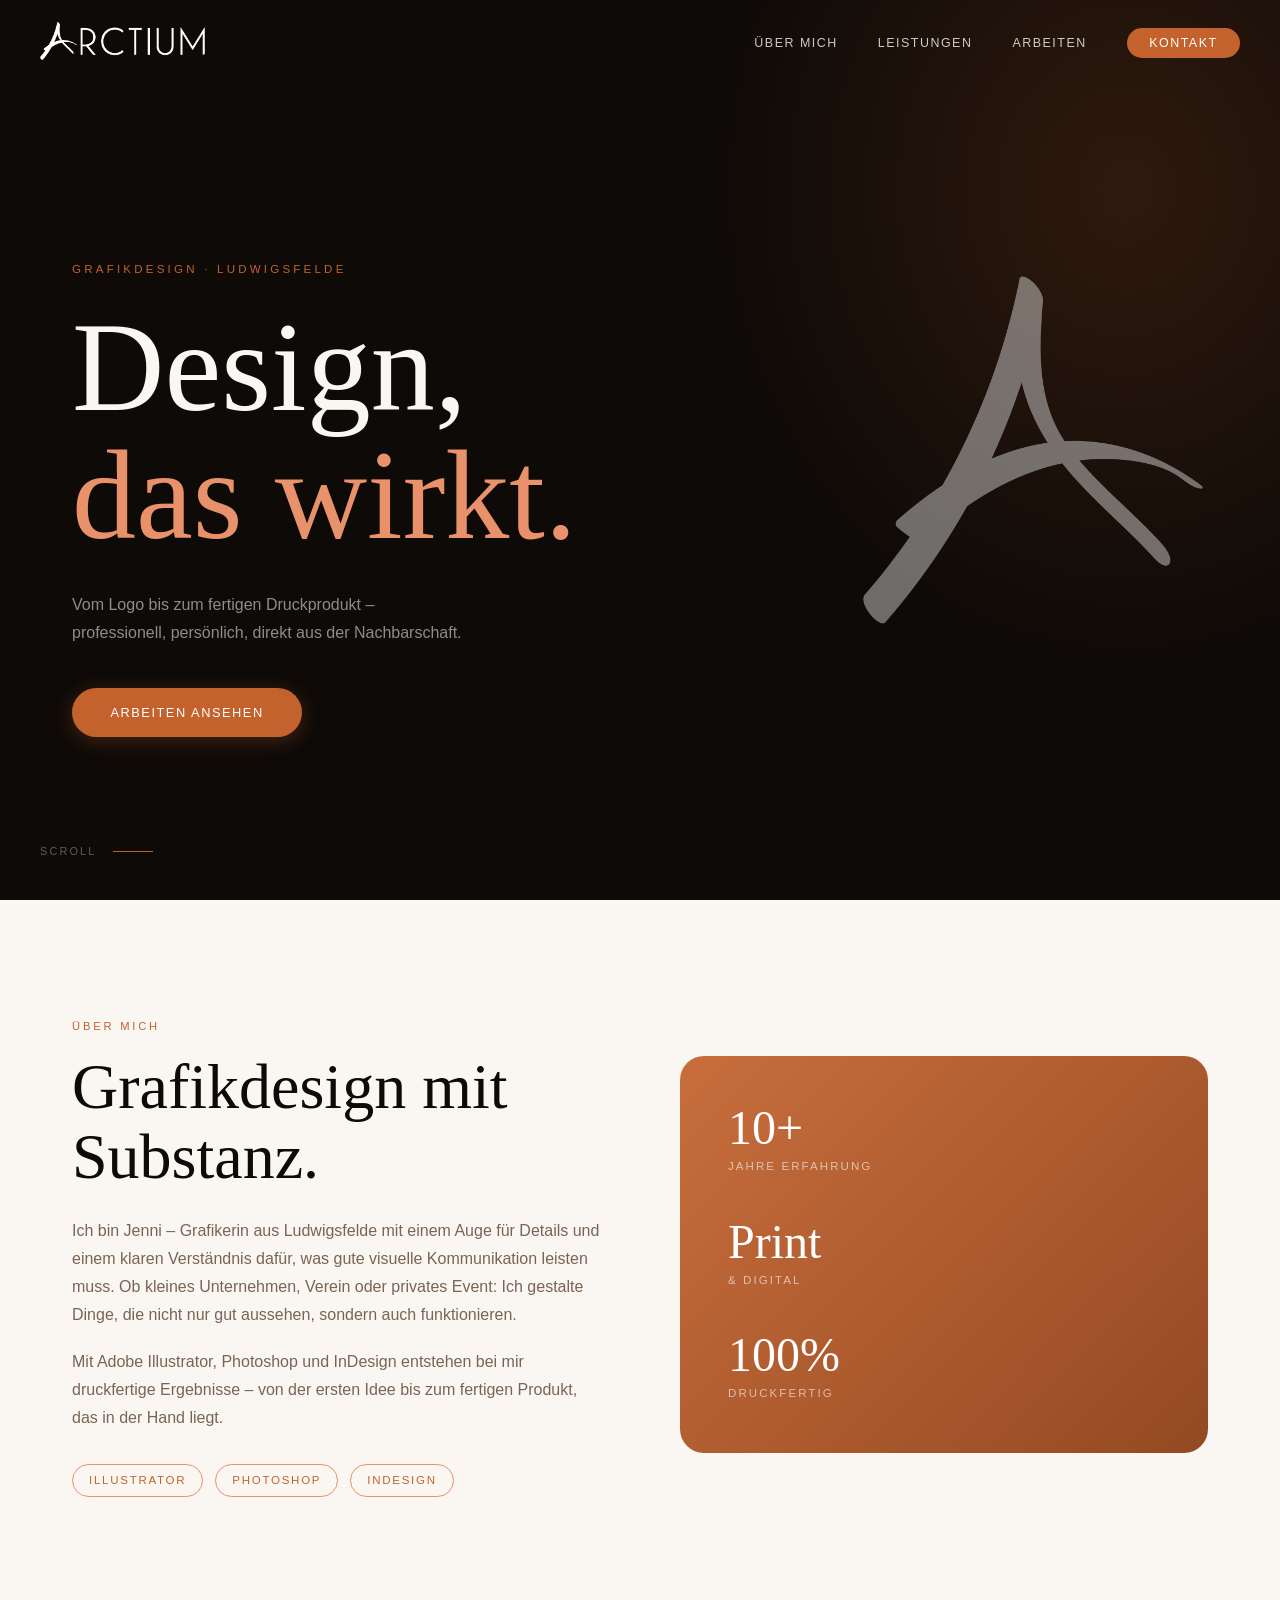
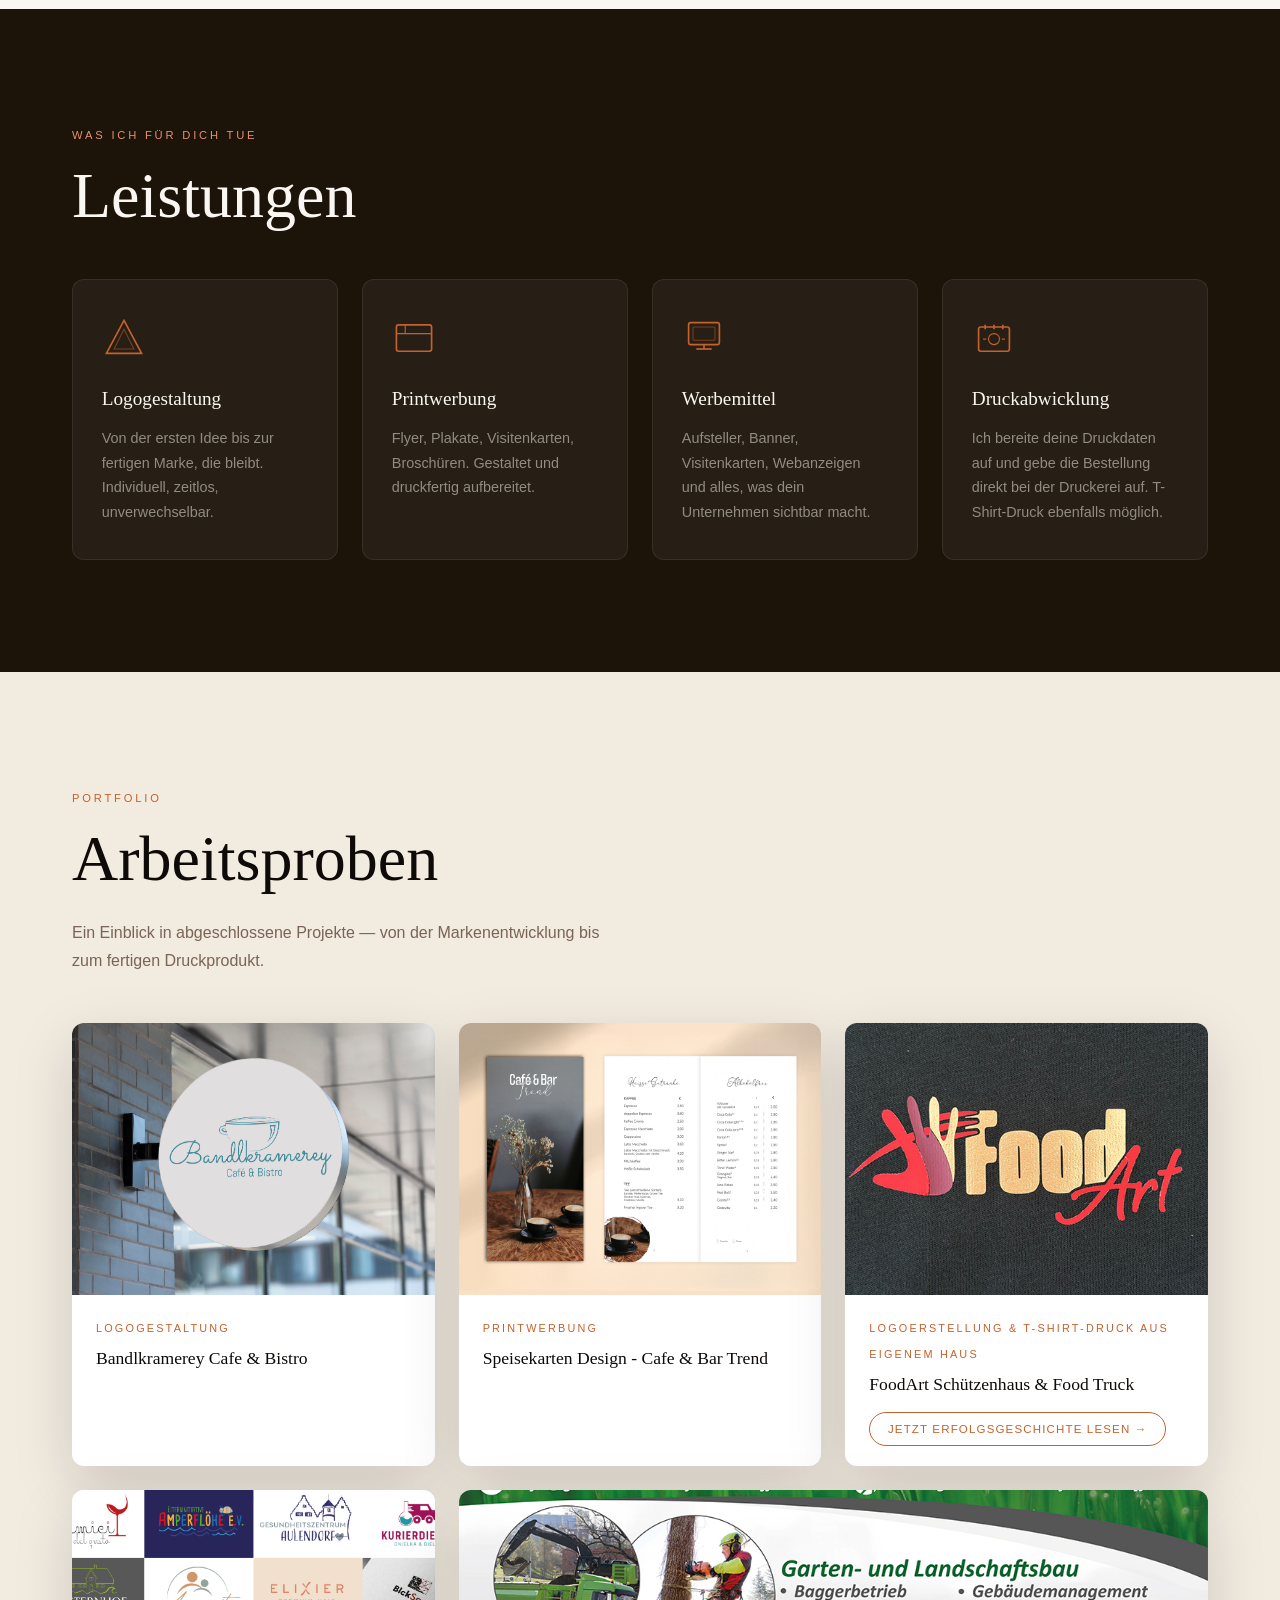
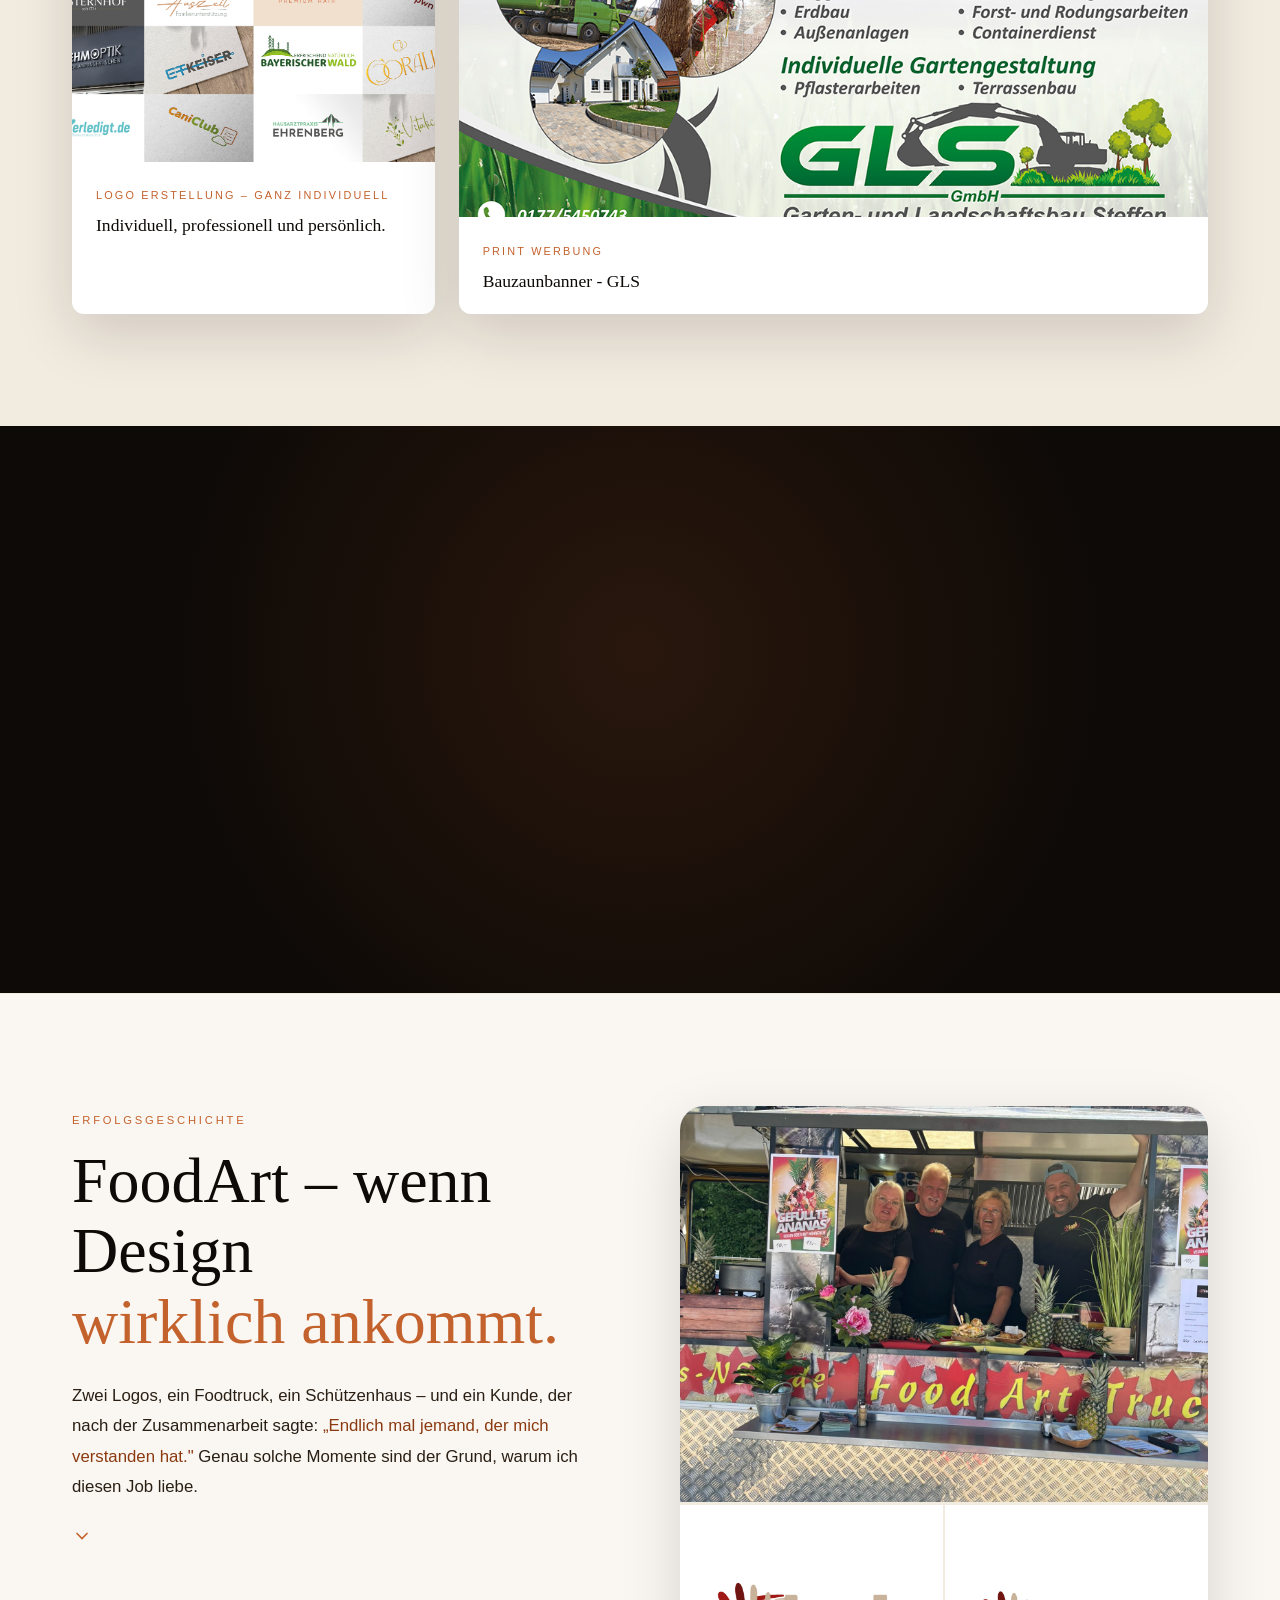
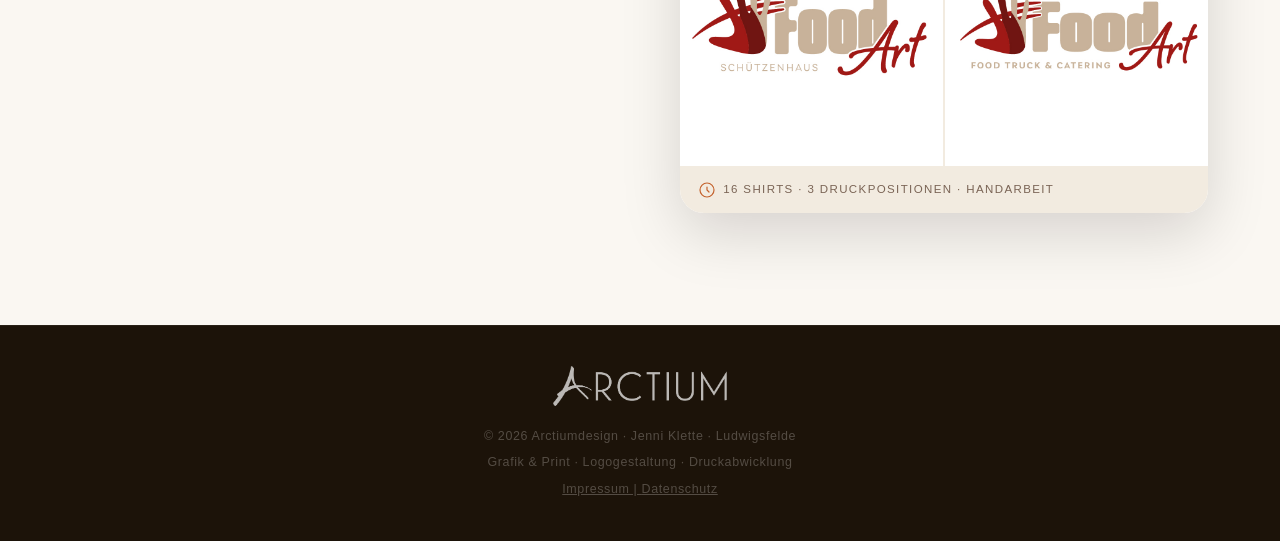
==== commit bc8903cf: "Update Typekit stylesheet link in index.html" ====
--- a/index.html
+++ b/index.html
@@ -6,7 +6,7 @@
   <title>Arctiumdesign – Professionelles Grafikdesign aus Ludwigsfelde</title>
   <link rel="icon" type="image/png" href="img/favicon.png" />
   <link rel="stylesheet" href="style.css" />
-  <link rel="stylesheet" href="https://use.typekit.net/DEINE-KIT-ID.css">
+  <link rel="stylesheet" href="https://use.typekit.net/tdy4euw.css">
 <link rel="stylesheet" href="style.css">
 </head>
 <body>
--- a/style.css
+++ b/style.css
@@ -1,12 +1,24 @@
 /* ============================================================
    ARCTIUM DESIGN — style.css
    Editorial Luxury · Copper & Noir
-   ============================================================ */
+   ============================================================
+
+   SCHRIFTEN
+   - Waverly CF (Light 300 / Bold 700) kommt über Adobe Fonts.
+     Das Kit wird in der index.html im <head> VOR dieser Datei
+     eingebunden:
+       <link rel="stylesheet" href="https://use.typekit.net/DEINE-KIT-ID.css">
+       <link rel="stylesheet" href="style.css">
+   - Cormorant Garamond (lokal) dient nur noch als Fallback.
+   - Outfit (lokal) bleibt die Fließtext-Schrift.
+   ============================================================ */
+
 @font-face {
   font-family: 'Outfit';
   src: url('fonts/outfit-300.woff2') format('woff2');
   font-weight: 300;
   font-style: normal;
+  font-display: swap;
 }
 
 @font-face {
@@ -14,6 +26,7 @@
   src: url('fonts/outfit-400.woff2') format('woff2');
   font-weight: 400;
   font-style: normal;
+  font-display: swap;
 }
 
 @font-face {
@@ -21,6 +34,7 @@
   src: url('fonts/outfit-500.woff2') format('woff2');
   font-weight: 500;
   font-style: normal;
+  font-display: swap;
 }
 
 @font-face {
@@ -28,18 +42,12 @@
   src: url('fonts/cormorant-300.woff2') format('woff2');
   font-weight: 300;
   font-style: normal;
+  font-display: swap;
 }
 
 @font-face {
   font-family: 'Cormorant Garamond';
   src: url('fonts/cormorant-400.woff2') format('woff2');
-  font-weight: 400;
-  font-style: normal;
-}
-
-@font-face {
-  font-family: 'Waverly CF';
-  src: url('fonts/waverly-cf-regular.woff2') format('woff2');
   font-weight: 400;
   font-style: normal;
   font-display: swap;
@@ -58,8 +66,9 @@
   --text-muted:  #7A6455;
   --white:       #FFFFFF;
 
-  --font-display: 'Waverly CF', 'Cormorant Garamond', Georgia, serif;
-  --font-body:    'Outfit', sans-serif;
+  --font-headline: 'waverly-cf', 'Cormorant Garamond', Georgia, serif;
+  --font-display:  var(--font-headline);
+  --font-body:     'Outfit', sans-serif;
 
   --radius:    12px;
   --radius-lg: 24px;
@@ -82,6 +91,11 @@
 a { text-decoration: none; color: inherit; }
 ul { list-style: none; }
 
+/* -- HEADLINES: Waverly CF -- */
+h1, h2, h3, h4, .hero__headline {
+  font-family: var(--font-headline);
+}
+
 /* -- UTILITY -- */
 .container {
   max-width: 1200px;
@@ -100,7 +114,7 @@
   margin-bottom: 1rem;
 }
 h2 {
-  font-family: var(--font-display);
+  font-family: var(--font-headline);
   font-size: clamp(2.2rem, 5vw, 4rem);
   font-weight: 300;
   line-height: 1.1;
@@ -108,9 +122,9 @@
   margin-bottom: 1.5rem;
 }
 h3 {
-  font-family: var(--font-display);
+  font-family: var(--font-headline);
   font-size: 1.5rem;
-  font-weight: 400;
+  font-weight: 300;   /* Waverly hat nur Light (300) und Bold (700) */
   color: var(--noir);
   margin-bottom: 0.6rem;
 }
@@ -118,6 +132,12 @@
   font-size: 1rem;
   color: var(--text-muted);
   line-height: 1.75;
+}
+
+/* -- LUCIDE ICONS -- */
+[data-lucide],
+.lucide {
+  stroke-width: 1.5;
 }
 
 /* -- REVEAL ANIMATIONS -- */
@@ -284,7 +304,7 @@
   margin-bottom: 1.5rem;
 }
 .hero__headline {
-  font-family: var(--font-display);
+  font-family: var(--font-headline);
   font-size: clamp(3.5rem, 10vw, 8rem);
   font-weight: 300;
   line-height: 1.0;
@@ -292,7 +312,7 @@
   margin-bottom: 2rem;
 }
 .hero__headline em {
-  font-style: italic;
+  font-style: normal;          /* Waverly CF hat keinen Italic-Schnitt */
   color: var(--copper-light);
 }
 .hero__sub {
@@ -434,7 +454,10 @@
   color: var(--copper);
   margin-bottom: 1.5rem;
 }
-.leistung-card__icon svg { width: 100%; height: 100%; }
+.leistung-card__icon svg {
+  width: 100%; height: 100%;
+  stroke-width: 1.25;          /* feine Linien passend zu Waverly Light */
+}
 .leistung-card h3 { color: var(--cream); font-size: 1.2rem; margin-bottom: 0.75rem; }
 .leistung-card p  { color: rgba(250,247,242,0.5); font-size: 0.9rem; line-height: 1.7; }
 
@@ -486,9 +509,9 @@
   color: var(--copper);
 }
 .arbeit-item__info h4 {
-  font-family: var(--font-display);
+  font-family: var(--font-headline);
   font-size: 1.1rem;
-  font-weight: 400;
+  font-weight: 300;
   color: var(--noir);
   margin-top: 0.3rem;
 }
@@ -696,7 +719,7 @@
   margin-bottom: 1.5rem;
 }
 .story__content h2 em {
-  font-style: italic;
+  font-style: normal;          /* Waverly CF hat keinen Italic-Schnitt */
   color: var(--copper);
 }
 .story__preview p {
--- a/style.css
+++ b/style.css
@@ -1,12 +1,24 @@
 /* ============================================================
    ARCTIUM DESIGN — style.css
    Editorial Luxury · Copper & Noir
-   ============================================================ */
+   ============================================================
+
+   SCHRIFTEN
+   - Waverly CF (Light 300 / Bold 700) kommt über Adobe Fonts.
+     Das Kit wird in der index.html im <head> VOR dieser Datei
+     eingebunden:
+       <link rel="stylesheet" href="https://use.typekit.net/DEINE-KIT-ID.css">
+       <link rel="stylesheet" href="style.css">
+   - Cormorant Garamond (lokal) dient nur noch als Fallback.
+   - Outfit (lokal) bleibt die Fließtext-Schrift.
+   ============================================================ */
+
 @font-face {
   font-family: 'Outfit';
   src: url('fonts/outfit-300.woff2') format('woff2');
   font-weight: 300;
   font-style: normal;
+  font-display: swap;
 }
 
 @font-face {
@@ -14,6 +26,7 @@
   src: url('fonts/outfit-400.woff2') format('woff2');
   font-weight: 400;
   font-style: normal;
+  font-display: swap;
 }
 
 @font-face {
@@ -21,6 +34,7 @@
   src: url('fonts/outfit-500.woff2') format('woff2');
   font-weight: 500;
   font-style: normal;
+  font-display: swap;
 }
 
 @font-face {
@@ -28,18 +42,12 @@
   src: url('fonts/cormorant-300.woff2') format('woff2');
   font-weight: 300;
   font-style: normal;
+  font-display: swap;
 }
 
 @font-face {
   font-family: 'Cormorant Garamond';
   src: url('fonts/cormorant-400.woff2') format('woff2');
-  font-weight: 400;
-  font-style: normal;
-}
-
-@font-face {
-  font-family: 'Waverly CF';
-  src: url('fonts/waverly-cf-regular.woff2') format('woff2');
   font-weight: 400;
   font-style: normal;
   font-display: swap;
@@ -58,8 +66,9 @@
   --text-muted:  #7A6455;
   --white:       #FFFFFF;
 
-  --font-display: 'Waverly CF', 'Cormorant Garamond', Georgia, serif;
-  --font-body:    'Outfit', sans-serif;
+  --font-headline: 'waverly-cf', 'Cormorant Garamond', Georgia, serif;
+  --font-display:  var(--font-headline);
+  --font-body:     'Outfit', sans-serif;
 
   --radius:    12px;
   --radius-lg: 24px;
@@ -82,6 +91,11 @@
 a { text-decoration: none; color: inherit; }
 ul { list-style: none; }
 
+/* -- HEADLINES: Waverly CF -- */
+h1, h2, h3, h4, .hero__headline {
+  font-family: var(--font-headline);
+}
+
 /* -- UTILITY -- */
 .container {
   max-width: 1200px;
@@ -100,7 +114,7 @@
   margin-bottom: 1rem;
 }
 h2 {
-  font-family: var(--font-display);
+  font-family: var(--font-headline);
   font-size: clamp(2.2rem, 5vw, 4rem);
   font-weight: 300;
   line-height: 1.1;
@@ -108,9 +122,9 @@
   margin-bottom: 1.5rem;
 }
 h3 {
-  font-family: var(--font-display);
+  font-family: var(--font-headline);
   font-size: 1.5rem;
-  font-weight: 400;
+  font-weight: 300;   /* Waverly hat nur Light (300) und Bold (700) */
   color: var(--noir);
   margin-bottom: 0.6rem;
 }
@@ -118,6 +132,12 @@
   font-size: 1rem;
   color: var(--text-muted);
   line-height: 1.75;
+}
+
+/* -- LUCIDE ICONS -- */
+[data-lucide],
+.lucide {
+  stroke-width: 1.5;
 }
 
 /* -- REVEAL ANIMATIONS -- */
@@ -284,7 +304,7 @@
   margin-bottom: 1.5rem;
 }
 .hero__headline {
-  font-family: var(--font-display);
+  font-family: var(--font-headline);
   font-size: clamp(3.5rem, 10vw, 8rem);
   font-weight: 300;
   line-height: 1.0;
@@ -292,7 +312,7 @@
   margin-bottom: 2rem;
 }
 .hero__headline em {
-  font-style: italic;
+  font-style: normal;          /* Waverly CF hat keinen Italic-Schnitt */
   color: var(--copper-light);
 }
 .hero__sub {
@@ -434,7 +454,10 @@
   color: var(--copper);
   margin-bottom: 1.5rem;
 }
-.leistung-card__icon svg { width: 100%; height: 100%; }
+.leistung-card__icon svg {
+  width: 100%; height: 100%;
+  stroke-width: 1.25;          /* feine Linien passend zu Waverly Light */
+}
 .leistung-card h3 { color: var(--cream); font-size: 1.2rem; margin-bottom: 0.75rem; }
 .leistung-card p  { color: rgba(250,247,242,0.5); font-size: 0.9rem; line-height: 1.7; }
 
@@ -486,9 +509,9 @@
   color: var(--copper);
 }
 .arbeit-item__info h4 {
-  font-family: var(--font-display);
+  font-family: var(--font-headline);
   font-size: 1.1rem;
-  font-weight: 400;
+  font-weight: 300;
   color: var(--noir);
   margin-top: 0.3rem;
 }
@@ -696,7 +719,7 @@
   margin-bottom: 1.5rem;
 }
 .story__content h2 em {
-  font-style: italic;
+  font-style: normal;          /* Waverly CF hat keinen Italic-Schnitt */
   color: var(--copper);
 }
 .story__preview p {
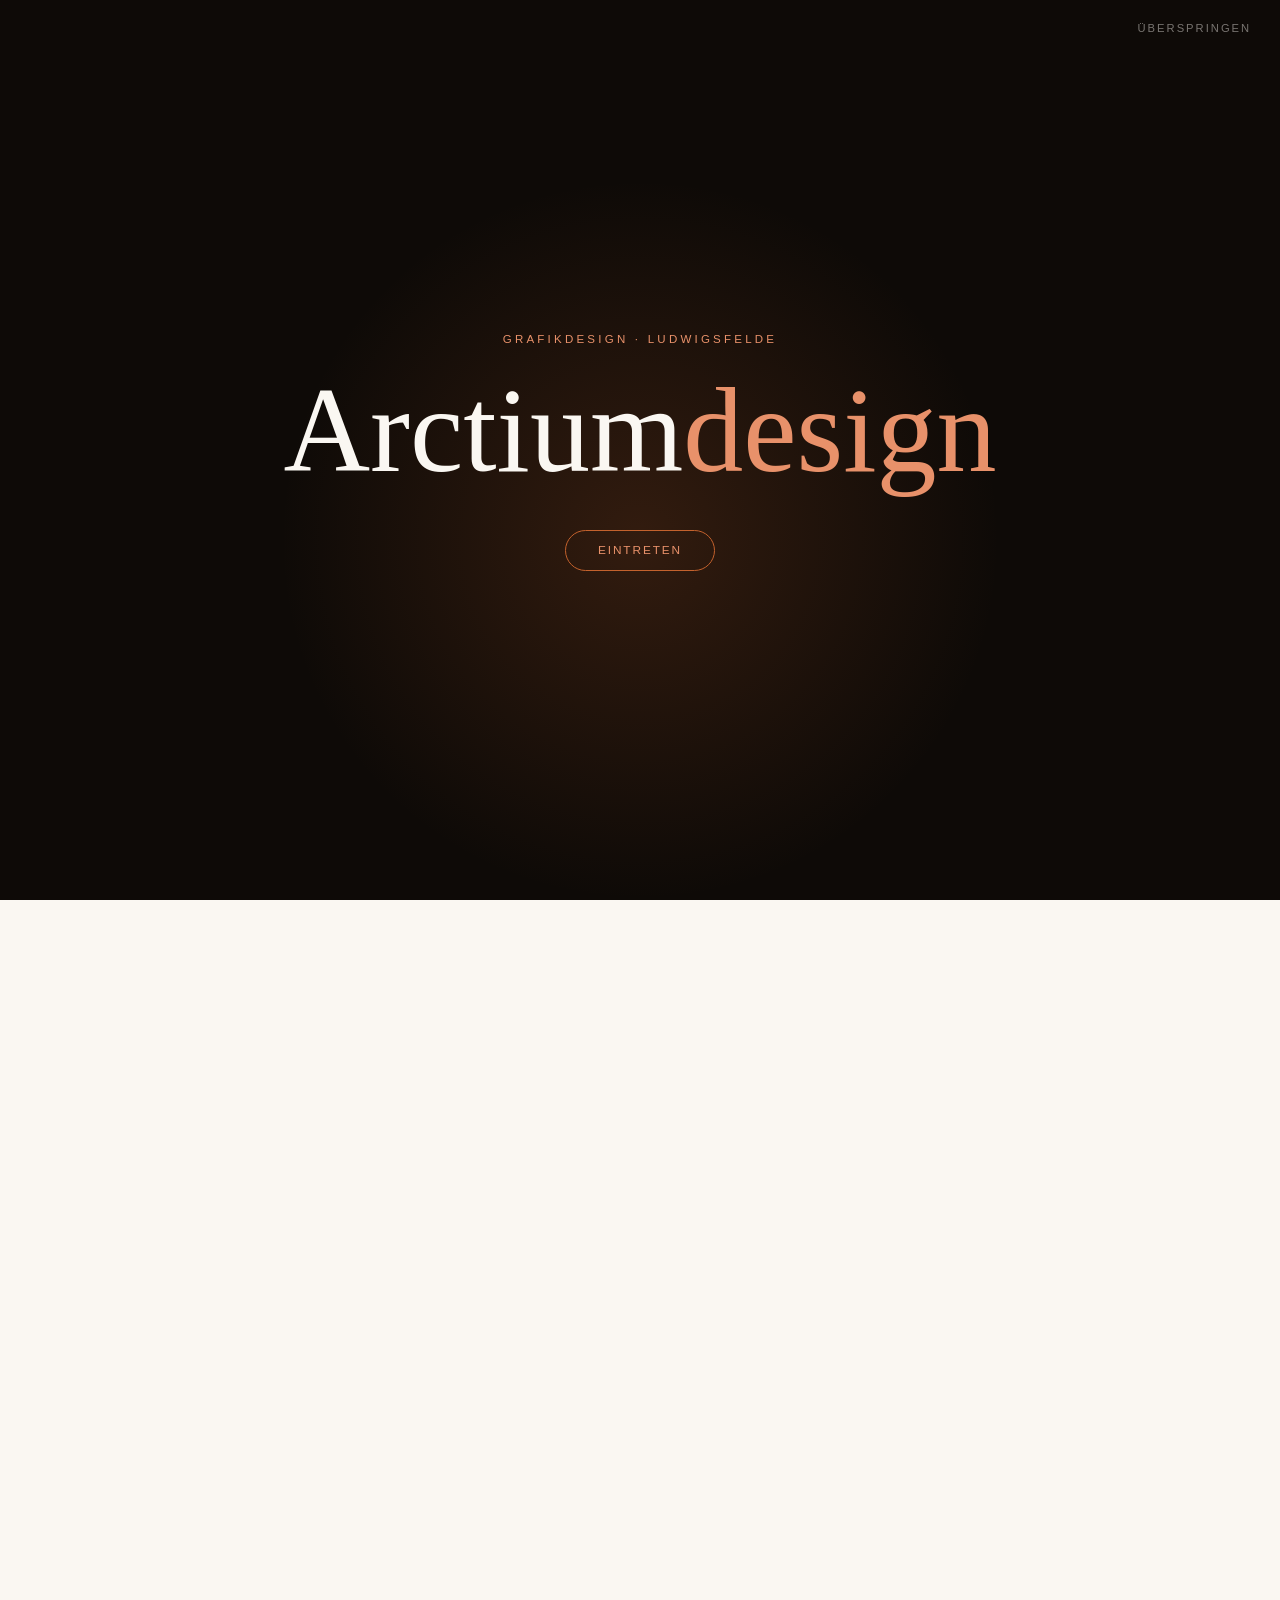
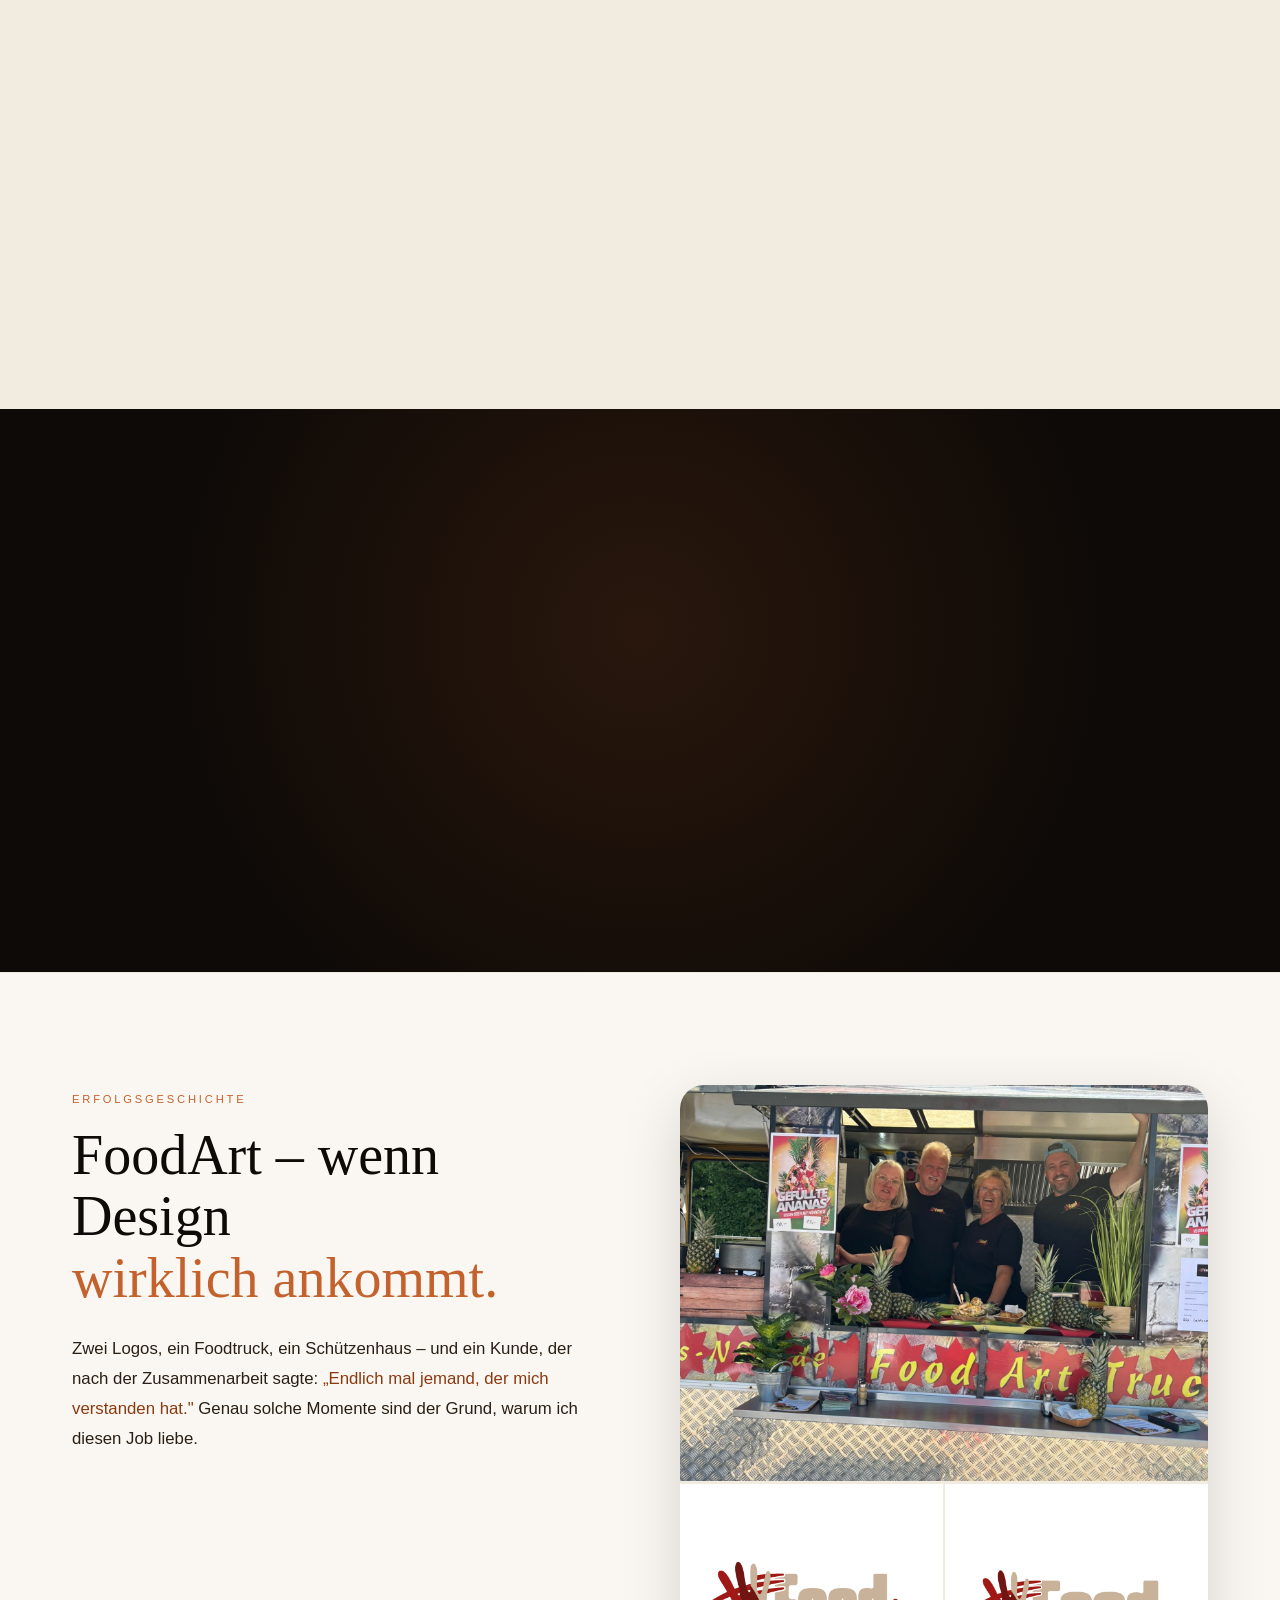
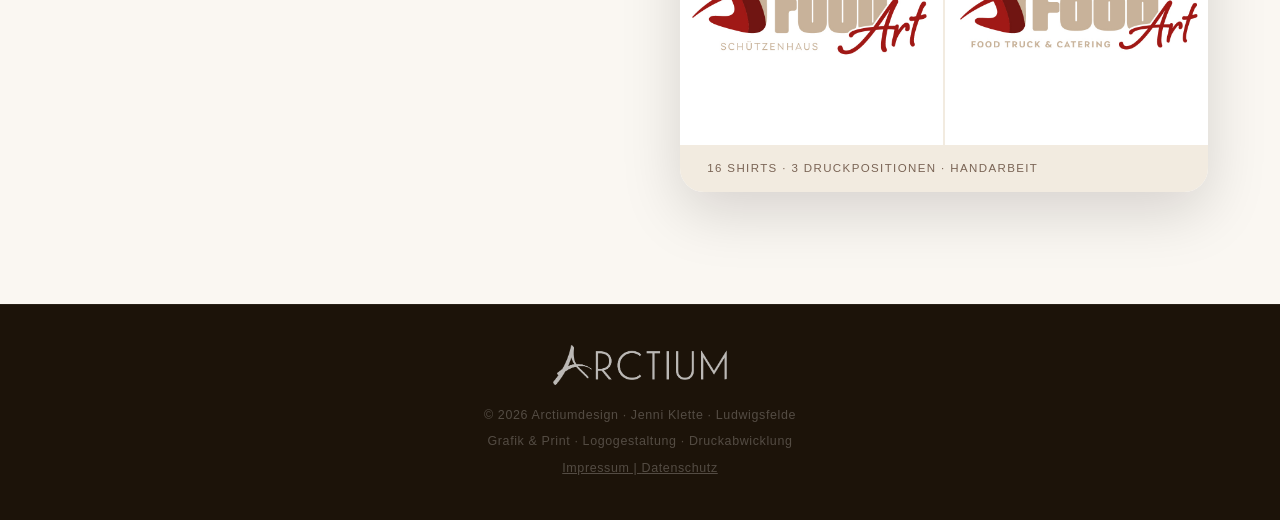
==== commit 085159d2: "Add files via upload" ====
--- a/index.html
+++ b/index.html
@@ -5,11 +5,25 @@
   <meta name="viewport" content="width=device-width, initial-scale=1.0" />
   <title>Arctiumdesign – Professionelles Grafikdesign aus Ludwigsfelde</title>
   <link rel="icon" type="image/png" href="img/favicon.png" />
-  <link rel="stylesheet" href="style.css" />
+  <script>
+    try { if (sessionStorage.getItem('introSeen') === '1') document.documentElement.classList.add('no-intro'); } catch (e) {}
+  </script>
   <link rel="stylesheet" href="https://use.typekit.net/tdy4euw.css">
-<link rel="stylesheet" href="style.css">
+  <link rel="stylesheet" href="style.css">
 </head>
 <body>
+
+  <!-- INTRO -->
+  <div class="intro" id="intro" role="dialog" aria-label="Willkommen bei Arctiumdesign">
+    <button class="intro__skip" id="introSkip" type="button">Überspringen</button>
+    <div class="intro__field" id="introField" aria-hidden="true"></div>
+    <div class="intro__content">
+      <p class="intro__eyebrow">Grafikdesign · Ludwigsfelde</p>
+      <div class="intro__title">Arctium<em>design</em></div>
+      <button class="intro__enter" id="introEnter" type="button">Eintreten</button>
+    </div>
+  </div>
+
 
   <!-- NAV -->
   <nav class="nav" id="nav">
@@ -95,7 +109,7 @@
 
         <div class="leistung-card reveal delay-1">
           <div class="leistung-card__icon">
-            <svg viewBox="0 0 40 40" fill="none"><polygon points="20,4 36,34 4,34" stroke="currentColor" stroke-width="1.5" fill="none"/><polygon points="20,12 29,30 11,30" stroke="currentColor" stroke-width="1" fill="none" opacity="0.5"/></svg>
+            <i data-lucide="pen-tool"></i>
           </div>
           <h3>Logogestaltung</h3>
           <p>Von der ersten Idee bis zur fertigen Marke, die bleibt. Individuell, zeitlos, unverwechselbar.</p>
@@ -103,7 +117,7 @@
 
         <div class="leistung-card reveal delay-2">
           <div class="leistung-card__icon">
-            <svg viewBox="0 0 40 40" fill="none"><rect x="4" y="8" width="32" height="24" rx="2" stroke="currentColor" stroke-width="1.5" fill="none"/><line x1="4" y1="16" x2="36" y2="16" stroke="currentColor" stroke-width="1"/><line x1="12" y1="8" x2="12" y2="16" stroke="currentColor" stroke-width="1"/></svg>
+            <i data-lucide="newspaper"></i>
           </div>
           <h3>Printwerbung</h3>
           <p>Flyer, Plakate, Visitenkarten, Broschüren. Gestaltet und druckfertig aufbereitet.</p>
@@ -111,7 +125,7 @@
 
         <div class="leistung-card reveal delay-3">
           <div class="leistung-card__icon">
-            <svg viewBox="0 0 40 40" fill="none"><rect x="6" y="6" width="28" height="20" rx="2" stroke="currentColor" stroke-width="1.5" fill="none"/><rect x="10" y="10" width="20" height="12" rx="1" stroke="currentColor" stroke-width="1" fill="none" opacity="0.5"/><line x1="13" y1="30" x2="27" y2="30" stroke="currentColor" stroke-width="1.5"/><line x1="20" y1="26" x2="20" y2="30" stroke="currentColor" stroke-width="1.5"/></svg>
+            <i data-lucide="megaphone"></i>
           </div>
           <h3>Werbemittel</h3>
           <p>Aufsteller, Banner, Visitenkarten, Webanzeigen und alles, was dein Unternehmen sichtbar macht.</p>
@@ -119,7 +133,7 @@
 
         <div class="leistung-card reveal delay-4">
           <div class="leistung-card__icon">
-            <svg viewBox="0 0 40 40" fill="none"><rect x="6" y="10" width="28" height="22" rx="2" stroke="currentColor" stroke-width="1.5" fill="none"/><path d="M12 8 L12 12 M20 8 L20 12 M28 8 L28 12" stroke="currentColor" stroke-width="1.5"/><circle cx="20" cy="21" r="5" stroke="currentColor" stroke-width="1" fill="none"/><line x1="10" y1="21" x2="13" y2="21" stroke="currentColor" stroke-width="1"/><line x1="27" y1="21" x2="30" y2="21" stroke="currentColor" stroke-width="1"/></svg>
+            <i data-lucide="printer"></i>
           </div>
           <h3>Druckabwicklung</h3>
           <p>Ich bereite deine Druckdaten auf und gebe die Bestellung direkt bei der Druckerei auf. T-Shirt-Druck ebenfalls möglich.</p>
@@ -208,11 +222,11 @@
       </p>
       <div class="kontakt__links reveal delay-3">
         <a href="tel:015206240423" class="kontakt__link">
-          <svg viewBox="0 0 24 24" fill="none"><path d="M6.6 10.8c1.4 2.8 3.8 5.1 6.6 6.6l2.2-2.2c.3-.3.7-.4 1-.2 1.1.4 2.3.6 3.6.6.6 0 1 .4 1 1V20c0 .6-.4 1-1 1-9.4 0-17-7.6-17-17 0-.6.4-1 1-1h3.5c.6 0 1 .4 1 1 0 1.3.2 2.5.6 3.6.1.3 0 .7-.2 1L6.6 10.8z" stroke="currentColor" stroke-width="1.5" fill="none"/></svg>
+          <i data-lucide="phone"></i>
           015206240423
         </a>
         <a href="mailto:info@arctiumdesign.de" class="kontakt__link">
-          <svg viewBox="0 0 24 24" fill="none"><rect x="2" y="4" width="20" height="16" rx="2" stroke="currentColor" stroke-width="1.5" fill="none"/><polyline points="2,4 12,13 22,4" stroke="currentColor" stroke-width="1.5" fill="none"/></svg>
+          <i data-lucide="mail"></i>
           info@arctiumdesign.de
         </a>
       </div>
@@ -271,9 +285,7 @@
 
       <button class="story__toggle" id="storyToggle" aria-expanded="false">
         <span class="story__toggle-text">Weiterlesen</span>
-        <svg class="story__toggle-icon" viewBox="0 0 24 24" fill="none">
-          <polyline points="6,9 12,15 18,9" stroke="currentColor" stroke-width="2" stroke-linecap="round"/>
-        </svg>
+        <i data-lucide="chevron-down" class="story__toggle-icon"></i>
       </button>
     </div>
 
@@ -292,10 +304,7 @@
           </div>
         </div>
         <div class="story__img-label">
-          <svg viewBox="0 0 16 16" fill="none">
-            <circle cx="8" cy="8" r="7" stroke="currentColor" stroke-width="1.2"/>
-            <path d="M8 5v3l2 2" stroke="currentColor" stroke-width="1.2" stroke-linecap="round"/>
-          </svg>
+          <i data-lucide="clock"></i>
           16 Shirts · 3 Druckpositionen · Handarbeit
         </div>
       </div>
@@ -322,6 +331,7 @@
     <p id="lightboxCaption"></p>
   </div>
 
+  <script src="js/lucide.min.js"></script>
   <script src="script.js"></script>
 </body>
 </html>
--- a/style.css
+++ b/style.css
@@ -115,7 +115,7 @@
 }
 h2 {
   font-family: var(--font-headline);
-  font-size: clamp(2.2rem, 5vw, 4rem);
+  font-size: clamp(2.2rem, 4.7vw, 4rem);
   font-weight: 300;
   line-height: 1.1;
   color: var(--noir);
@@ -313,6 +313,7 @@
 }
 .hero__headline em {
   font-style: normal;          /* Waverly CF hat keinen Italic-Schnitt */
+   font-weight: bold;
   color: var(--copper-light);
 }
 .hero__sub {
@@ -717,6 +718,7 @@
 }
 .story__content h2 {
   margin-bottom: 1.5rem;
+   font-size: 56px;
 }
 .story__content h2 em {
   font-style: normal;          /* Waverly CF hat keinen Italic-Schnitt */
@@ -882,3 +884,98 @@
     box-shadow: 0 0 0 6px rgba(196, 98, 45, 0);
   }
 }
+
+
+/* ============================================================
+   INTRO-SCREEN (aufsteigende A's, Klick = Start nach oben)
+   ============================================================ */
+.intro-lock { overflow: hidden; }
+.no-intro .intro { display: none; }
+
+.intro {
+  position: fixed; inset: 0; z-index: 300; overflow: hidden;
+  --x: 50%; --y: 60%;
+  background:
+    radial-gradient(600px circle at var(--x) var(--y), rgba(196,98,45,0.20), transparent 60%),
+    var(--noir);
+  color: var(--cream);
+  display: flex; align-items: center; justify-content: center;
+  text-align: center; cursor: pointer;
+  transition: transform 1.2s cubic-bezier(0.7, 0, 0.25, 1) 0.1s, opacity 0.7s ease;
+}
+.intro.is-launch { transform: translateY(-100%); }
+.intro.is-done   { opacity: 0; pointer-events: none; }
+
+.intro__field {
+  position: absolute; inset: 0; pointer-events: none;
+  opacity: 0; animation: introFieldIn 1.4s 0.2s forwards;
+  transform: translate3d(var(--fx, 0px), 0, 0);
+  transition: transform 0.8s ease-out;
+}
+.intro.is-launch .intro__field {
+  transform: translate3d(var(--fx, 0px), -45vh, 0);
+  transition: transform 1.2s cubic-bezier(0.5, 0, 0.9, 0.4);
+}
+@keyframes introFieldIn { to { opacity: 1; } }
+
+.intro__a {
+  position: absolute; bottom: -200px; left: var(--l);
+  font-family: var(--font-headline); font-weight: 300; line-height: 1;
+  font-size: var(--s); color: var(--copper);
+  opacity: var(--o);
+  will-change: transform;
+  animation: introRise var(--d) linear var(--delay) infinite;
+}
+/* Logo als Maske: nimmt nur die Form, Farbe kommt aus --copper */
+.intro__a--img {
+  width: calc(var(--s) * 0.9); height: calc(var(--s) * 0.9);
+  background: var(--copper);
+  -webkit-mask: center / contain no-repeat;
+          mask: center / contain no-repeat;
+}
+@keyframes introRise {
+  to { transform: translate3d(var(--dx), calc(-100vh - 400px), 0) rotate(var(--r)); }
+}
+
+.intro__content {
+  position: relative; z-index: 2; padding: 0 1.5rem;
+  transform: translate3d(var(--px, 0px), var(--py, 0px), 0);
+  transition: opacity 0.5s ease, filter 0.5s ease;
+}
+.intro.is-launch .intro__content { opacity: 0; filter: blur(6px); }
+
+.intro__eyebrow {
+  font-size: 0.72rem; letter-spacing: 0.28em; text-transform: uppercase;
+  color: var(--copper-light); margin-bottom: 1.4rem;
+  opacity: 0; animation: introUp 1s 0.3s forwards;
+}
+.intro__title {
+  font-family: var(--font-headline); font-weight: 300; line-height: 1;
+  font-size: clamp(3rem, 10vw, 7.5rem); color: var(--cream);
+  opacity: 0; animation: introUp 1.2s 0.6s forwards;
+}
+.intro__title em { font-style: normal; color: var(--copper-light); }
+.intro__enter {
+  margin-top: 2.4rem; background: none; cursor: pointer;
+  border: 1.5px solid var(--copper); color: var(--copper-light);
+  font-family: var(--font-body); font-size: 0.74rem; font-weight: 500;
+  letter-spacing: 0.16em; text-transform: uppercase;
+  padding: 0.8rem 2rem; border-radius: 100px;
+  opacity: 0; animation: introUp 1s 1.2s forwards, introPulse 2.4s 2.2s ease-in-out infinite;
+  transition: background 0.4s, color 0.4s;
+}
+.intro__enter:hover, .intro__enter:focus-visible { background: var(--copper); color: #fff; outline: none; }
+@keyframes introUp { from { opacity: 0; transform: translateY(22px); } to { opacity: 1; transform: none; } }
+@keyframes introPulse { 0%,100% { box-shadow: 0 0 0 0 rgba(196,98,45,0.35); } 50% { box-shadow: 0 0 0 8px rgba(196,98,45,0); } }
+
+.intro__skip {
+  position: absolute; top: 1.4rem; right: 1.8rem; z-index: 3;
+  background: none; border: none; cursor: pointer;
+  font-family: var(--font-body); font-size: 0.7rem; letter-spacing: 0.18em;
+  text-transform: uppercase; color: rgba(250,247,242,0.45);
+  transition: color 0.3s, opacity 0.4s;
+}
+.intro__skip:hover, .intro__skip:focus-visible { color: var(--copper-light); outline: none; }
+.intro.is-launch .intro__skip { opacity: 0; }
+
+@media (prefers-reduced-motion: reduce) { .intro { display: none; } }
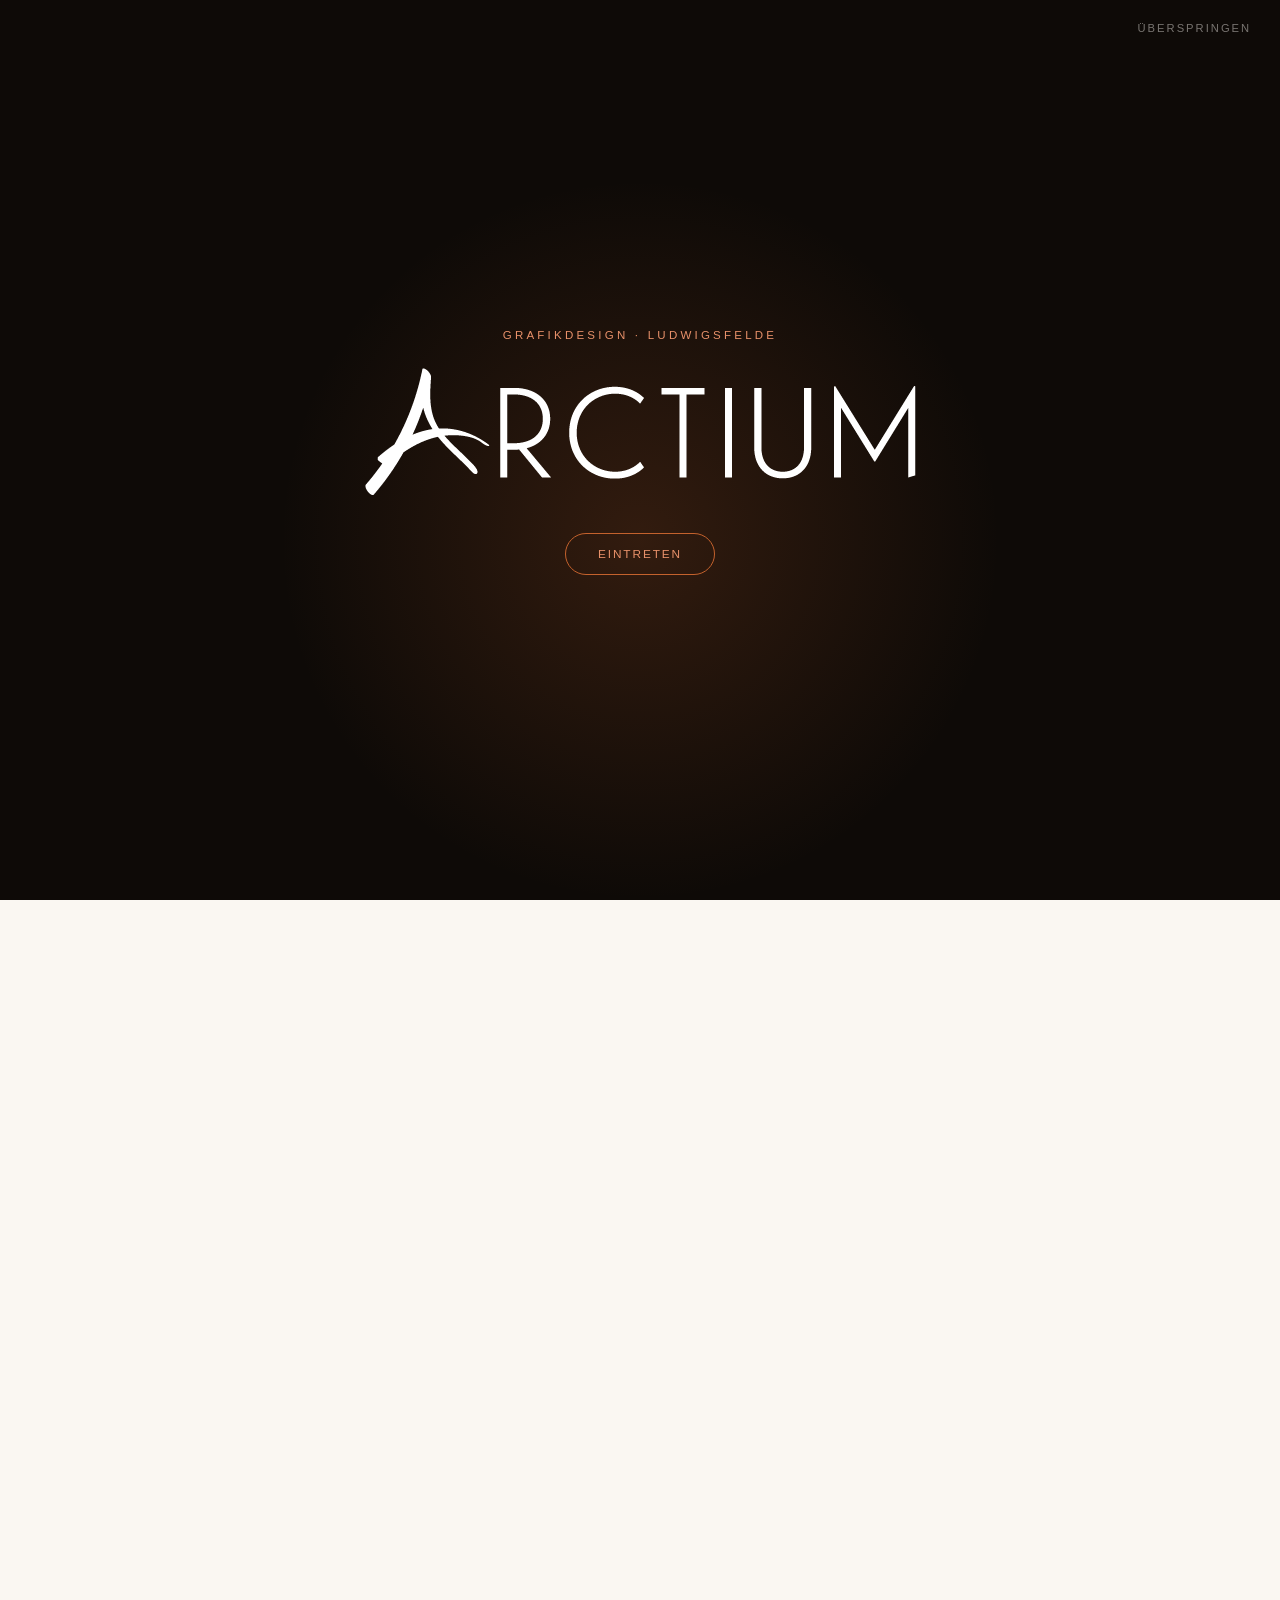
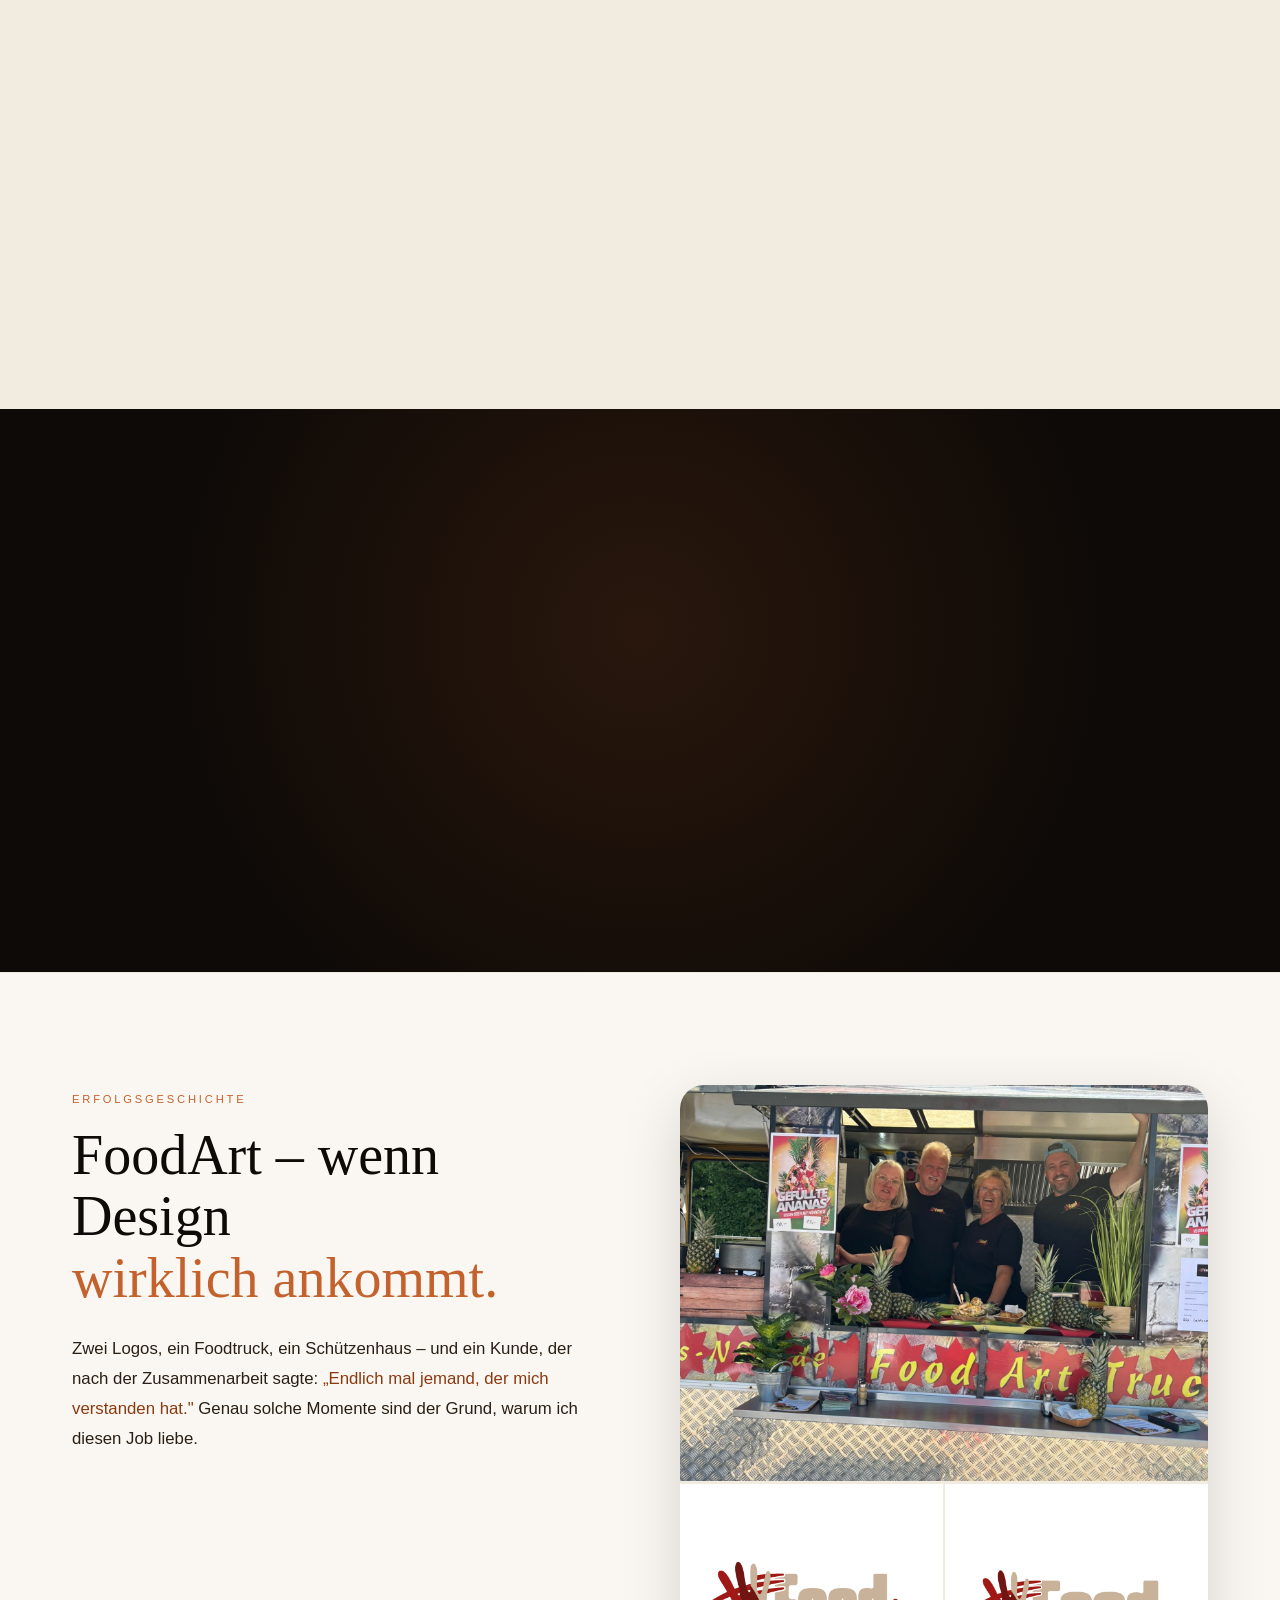
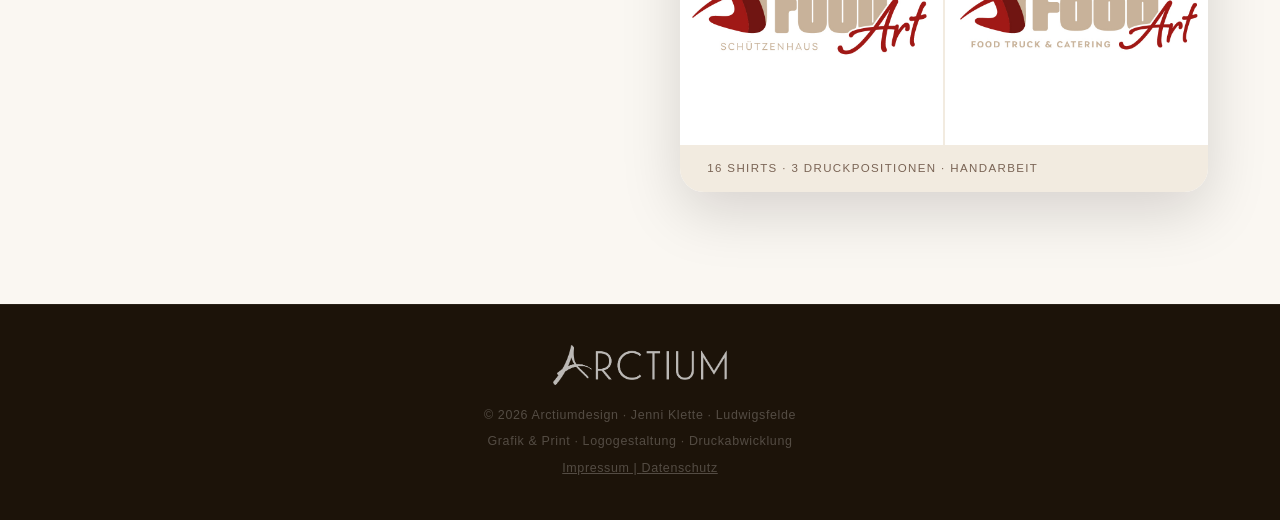
==== commit f98466d2: "Update index.html" ====
--- a/index.html
+++ b/index.html
@@ -6,7 +6,8 @@
   <title>Arctiumdesign – Professionelles Grafikdesign aus Ludwigsfelde</title>
   <link rel="icon" type="image/png" href="img/favicon.png" />
   <script>
-    try { if (sessionStorage.getItem('introSeen') === '1') document.documentElement.classList.add('no-intro'); } catch (e) {}
+    // Intro nur einmal pro Sitzung. Zum Testen: Seite mit ?intro aufrufen (z. B. index.html?intro)
+    try { if (sessionStorage.getItem('introSeen') === '1' && !/[?&]intro\b/.test(location.search)) document.documentElement.classList.add('no-intro'); } catch (e) {}
   </script>
   <link rel="stylesheet" href="https://use.typekit.net/tdy4euw.css">
   <link rel="stylesheet" href="style.css">
@@ -19,7 +20,7 @@
     <div class="intro__field" id="introField" aria-hidden="true"></div>
     <div class="intro__content">
       <p class="intro__eyebrow">Grafikdesign · Ludwigsfelde</p>
-      <div class="intro__title">Arctium<em>design</em></div>
+      <img class="intro__logo" src="img/logo-wh-h.png" alt="Arctiumdesign" />
       <button class="intro__enter" id="introEnter" type="button">Eintreten</button>
     </div>
   </div>
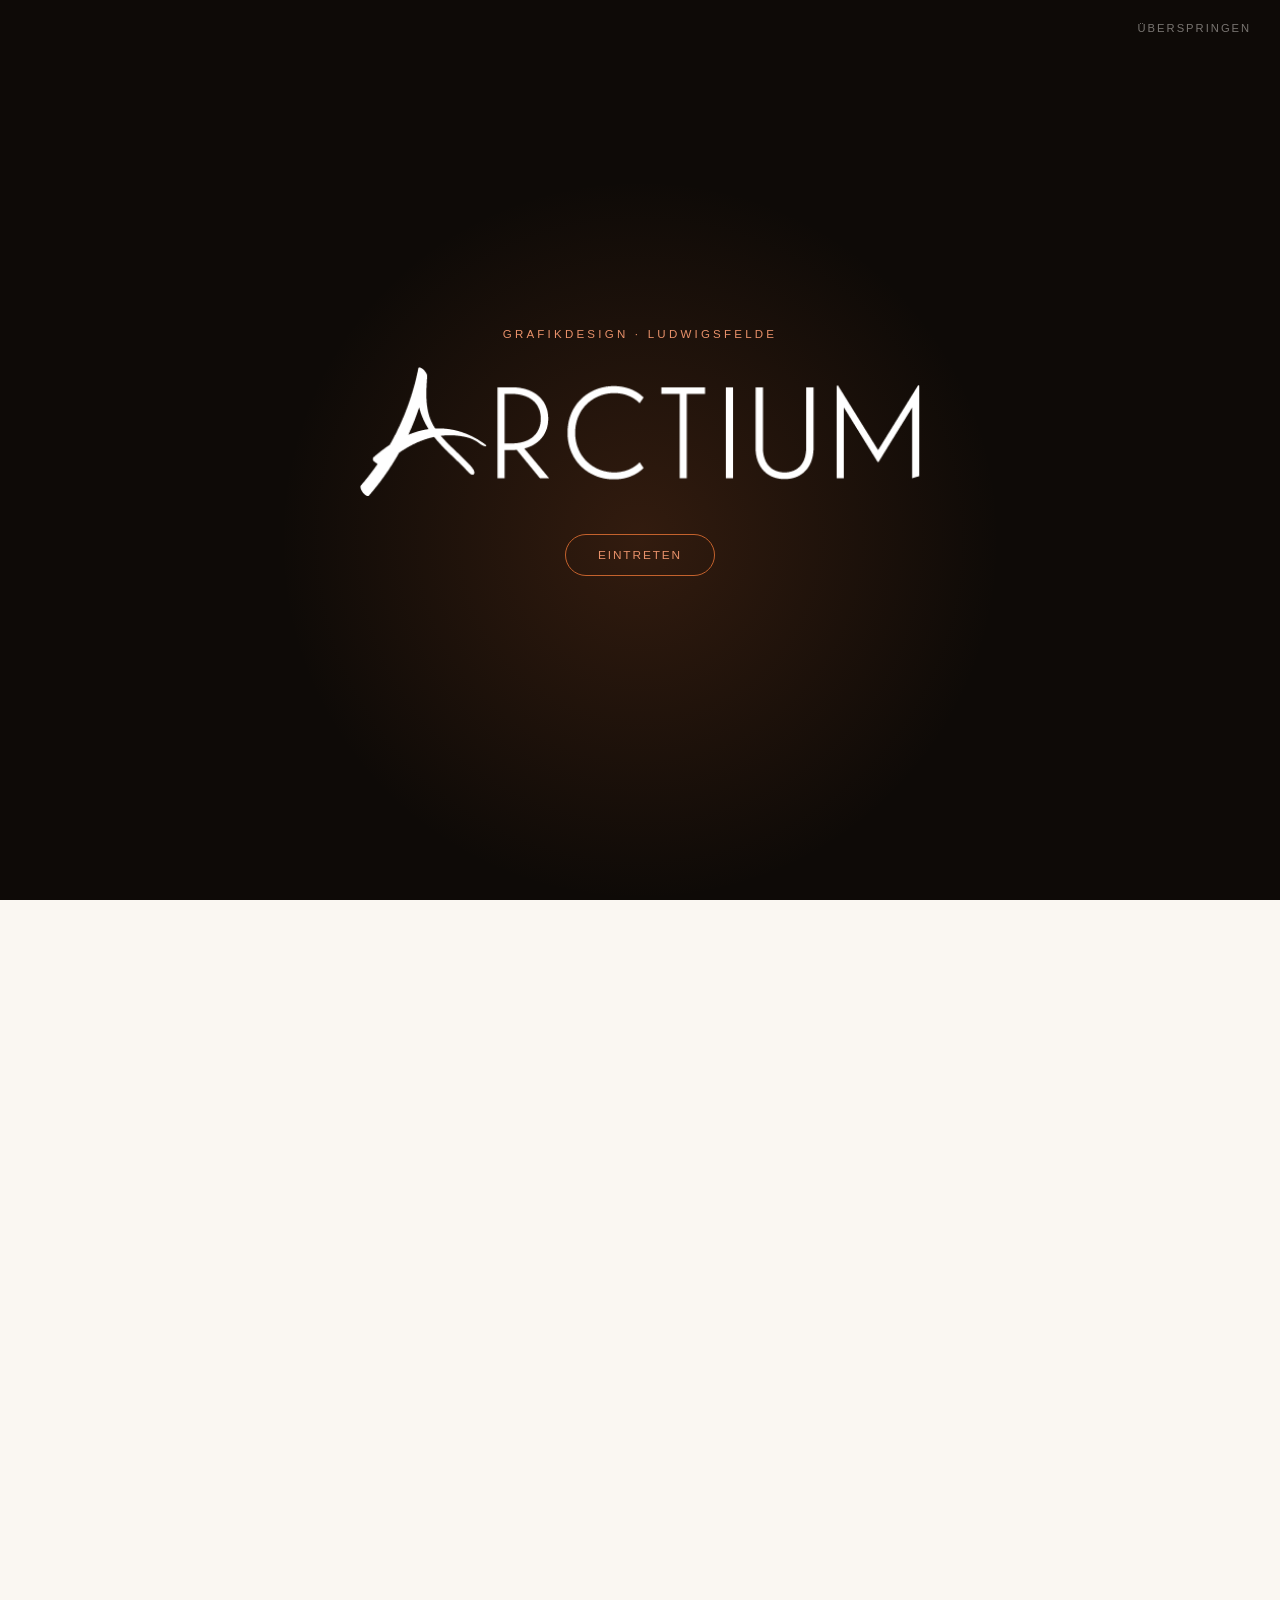
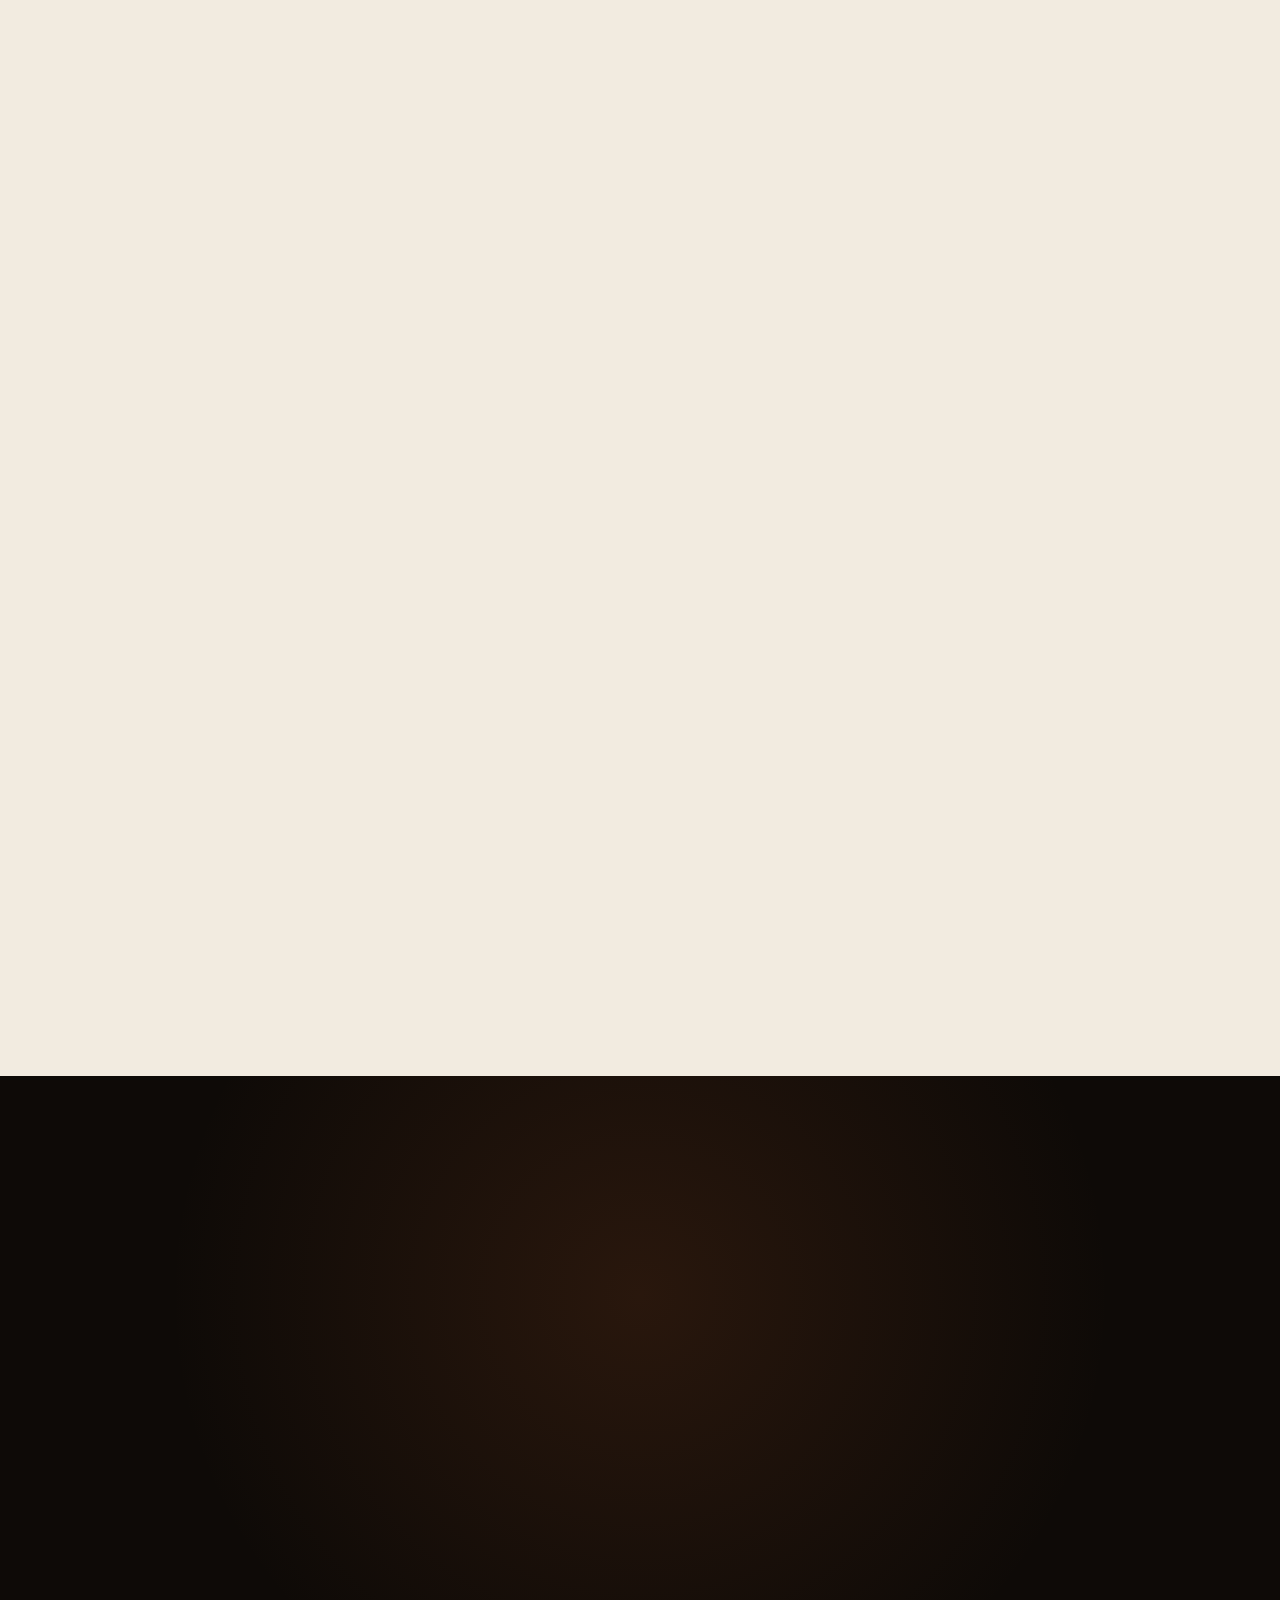
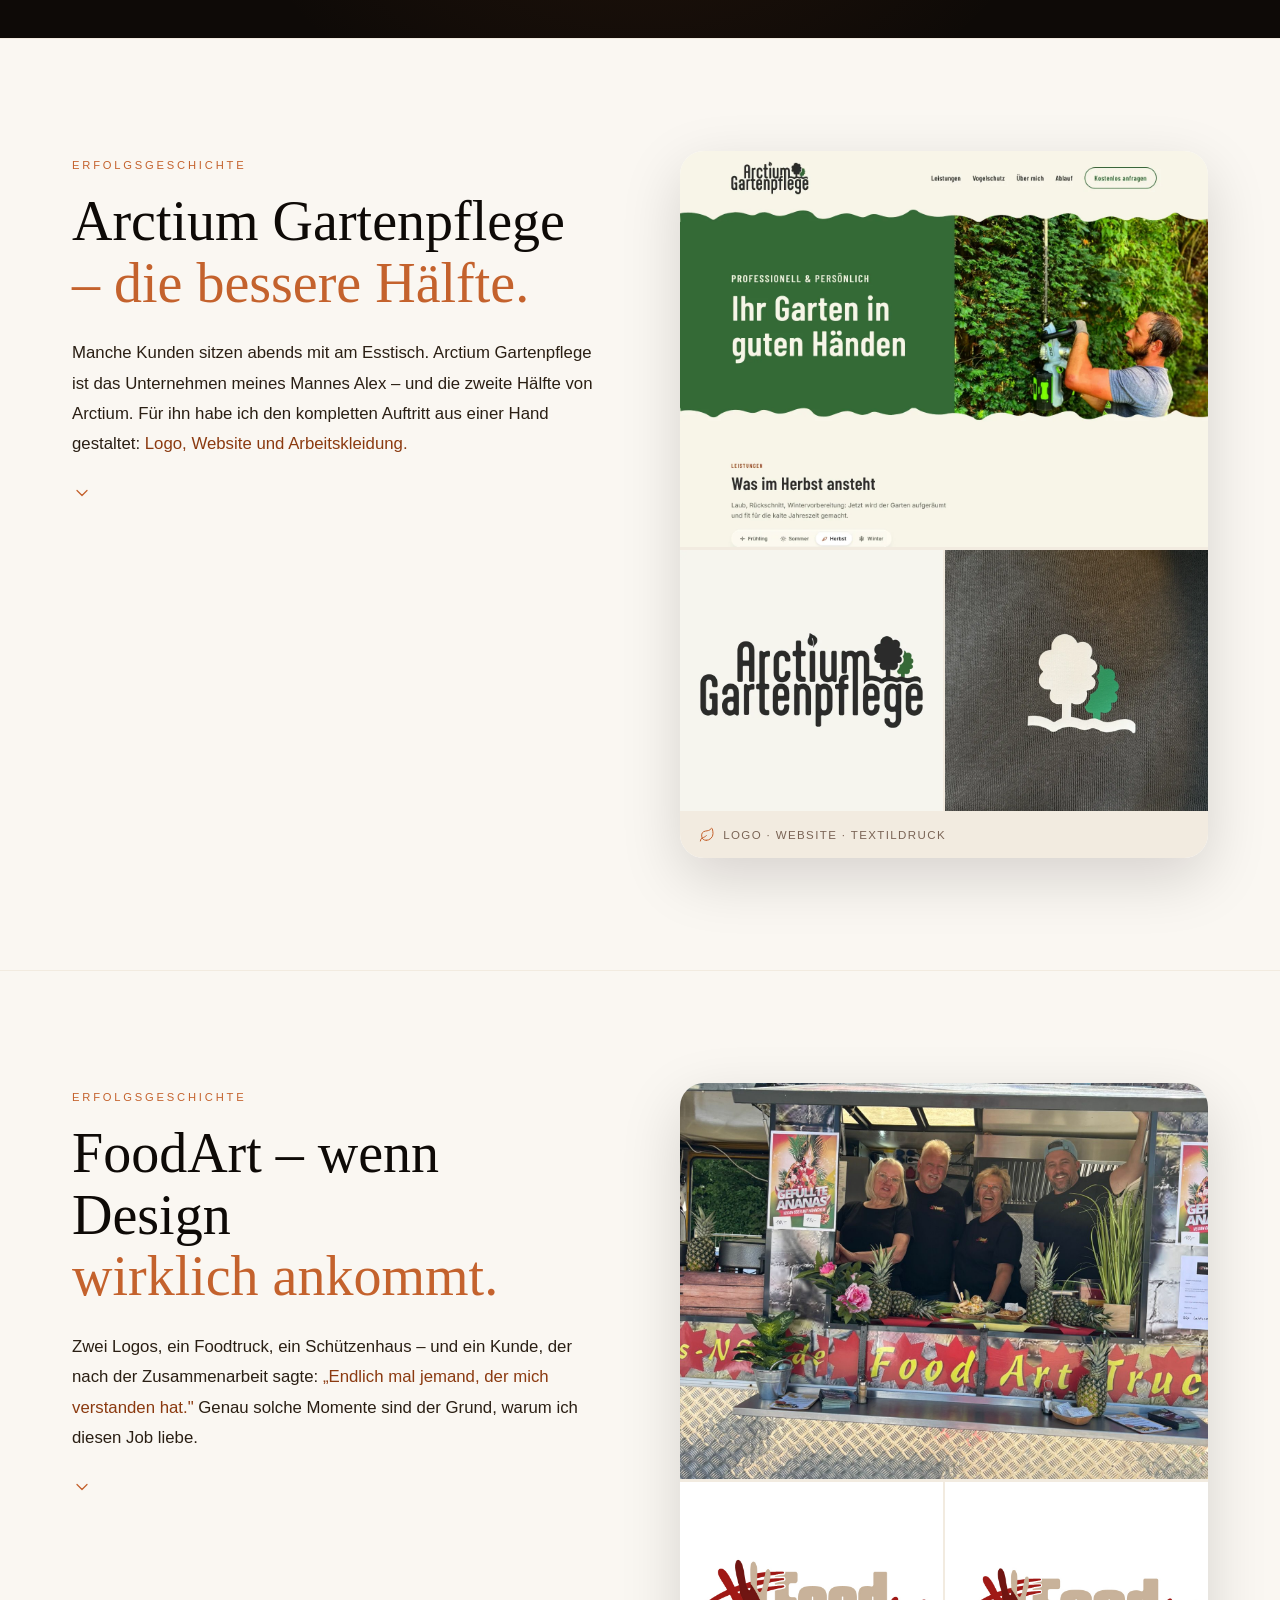
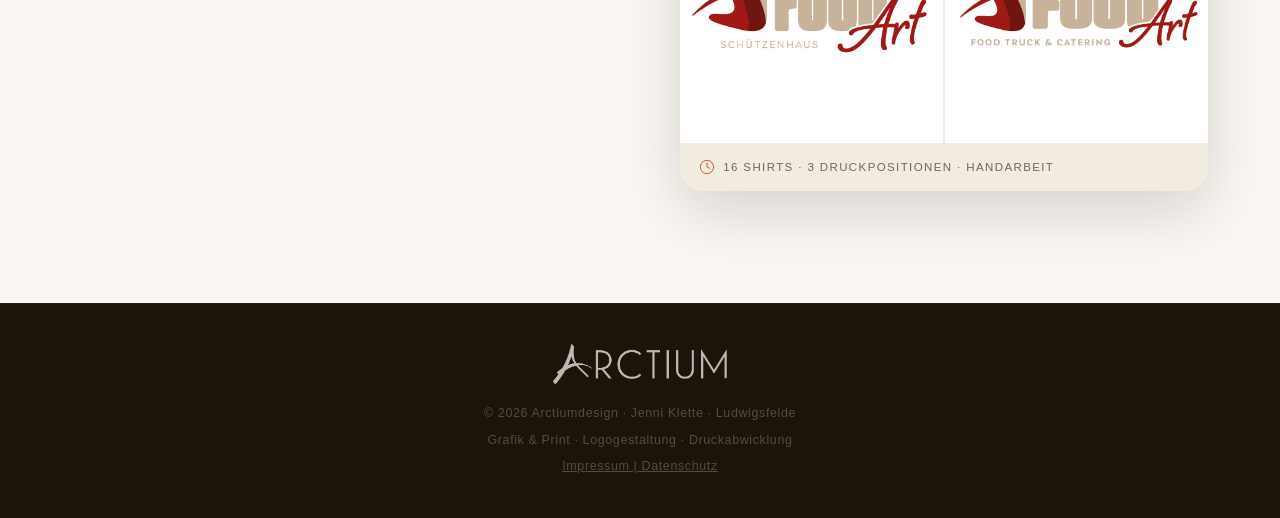
==== commit 09665265: "Neue Erfolgsgeschichte: Arctium Gartenpflege – die bessere Hälfte - Story-Abschnitt mit Logo, Websit" ====
--- a/index.html
+++ b/index.html
@@ -156,7 +156,18 @@
     
     <div class="arbeiten__grid">
 
-  <div class="arbeit-item reveal delay-1" data-category="Logo">
+  <div class="arbeit-item arbeit-item--wide reveal delay-1" data-category="Werbemittel">
+    <div class="arbeit-item__img" style="background: #2b2b2b;">
+      <img src="img/gartenpflege-pulli-ruecken.webp" alt="Arctium Gartenpflege – Pullover mit Rückendruck" />
+    </div>
+    <div class="arbeit-item__info">
+      <span>Logo, Website & Textildruck aus eigenem Haus</span>
+      <h4>Arctium Gartenpflege</h4>
+      <a href="#story-gartenpflege" class="btn-success">Jetzt Erfolgsgeschichte lesen →</a>
+    </div>
+  </div>
+
+  <div class="arbeit-item reveal delay-2" data-category="Logo">
     <div class="arbeit-item__img" style="background: #1a1008;">
       <img src="img/logogestaltung.jpg" alt="Arctiumdesign Logo" />
     </div>
@@ -197,7 +208,7 @@
     </div>
   </div>
 
-  <div class="arbeit-item arbeit-item--wide reveal delay-2" data-category="Print">
+  <div class="arbeit-item arbeit-item--wide arbeit-item--full reveal delay-2" data-category="Print">
     <div class="arbeit-item__img" style="background: #1a1008;">
       <img src="img/bauzaunbanner.jpg" alt="Bauzaunbanner GLS" />
     </div>
@@ -234,6 +245,90 @@
       <a href="mailto:info@arctiumdesign.de" class="btn btn--light reveal delay-4">Anfrage stellen</a>
     </div>
   </section>
+<!-- ERFOLGSGESCHICHTE ARCTIUM GARTENPFLEGE -->
+<section class="story section" id="story-gartenpflege">
+  <div class="container story__grid">
+
+    <!-- LINKE SEITE: Blogartikel -->
+    <div class="story__content">
+      <span class="label">Erfolgsgeschichte</span>
+      <h2>Arctium Gartenpflege<br/><em>–&nbsp;die bessere Hälfte.</em></h2>
+
+      <div class="story__preview">
+        <p>
+          Manche Kunden sitzen abends mit am Esstisch. Arctium Gartenpflege ist das
+          Unternehmen meines Mannes Alex – und die zweite Hälfte von Arctium.
+          Für ihn habe ich den kompletten Auftritt aus einer Hand gestaltet:
+          <strong>Logo, Website und Arbeitskleidung.</strong>
+        </p>
+      </div>
+
+      <div class="story__full">
+        <p>
+          Alex ist freiberuflich als Gartenpfleger in und um Ludwigsfelde unterwegs –
+          Heckenschnitt, Rasen- und Gartenpflege. Seine Arbeit ist sorgfältig und
+          persönlich, nur sichtbar war das bisher nirgends. Der Name stand schnell fest:
+          <strong>Arctium</strong>, wie mein Studio. Zwei Unternehmen, ein Name, eine Familie.
+        </p>
+        <p>
+          Zuerst entstand das <strong>Logo</strong>. Die Wortmarke ist bewusst schmal und
+          freundlich gerundet, auf dem „i“ sitzt ein Blatt statt eines Punkts. Aus dem „m“
+          wächst eine geschwungene Linie, die zum Boden für die Bildmarke wird: zwei Bäume,
+          einer davon im Arctium-Grün. Die Bildmarke funktioniert auch allein – als Favicon
+          oder als kleines Brustlogo.
+        </p>
+        <p>
+          Danach folgte die <strong>Website</strong>
+          (<a href="https://arctium-gartenpflege.de" target="_blank" rel="noopener">arctium-gartenpflege.de</a>).
+          Ein Garten ist nie zweimal gleich, also ist es die Seite auch nicht: Über einen
+          <strong>Jahreszeiten-Schalter</strong> wechseln Stimmung und Leistungen von Frühling
+          bis Winter. Ein eigener Bereich erklärt, warum beim Heckenschnitt auf brütende Vögel
+          geachtet wird – mit einer animierten Hecke, die sich mit der Jahreszeit verändert.
+          Die Schriften sind lokal eingebunden, damit die Seite DSGVO-freundlich bleibt.
+        </p>
+        <p>
+          Zum Schluss kam die <strong>Arbeitskleidung</strong>. Die Pullover habe ich in
+          meinem eigenen Büro zweifarbig mit Plotterfolie bedruckt: groß auf dem Rücken das
+          komplette Logo, links auf der Brust die Bildmarke. Weiß und Grün müssen dabei genau
+          ineinandergreifen, sonst steht der kleine Baum neben statt hinter dem großen.
+        </p>
+        <p>
+          Das Ergebnis: ein Auftritt aus einem Guss – vom ersten Entwurf bis zum Pulli,
+          den Alex bei der Arbeit trägt. Und weil Gartenpflege viel über Empfehlungen läuft,
+          geht es weiter: <strong>Visitenkarten und Flyer</strong> sind bereits in Arbeit.
+        </p>
+      </div>
+
+      <button class="story__toggle" aria-expanded="false">
+        <span class="story__toggle-text">Weiterlesen</span>
+        <i data-lucide="chevron-down" class="story__toggle-icon"></i>
+      </button>
+    </div>
+
+    <!-- RECHTE SEITE: Bildbox -->
+    <div class="story__images">
+      <div class="story__img-box">
+        <div class="story__img-main">
+          <img src="img/gartenpflege-website.webp" alt="Website arctium-gartenpflege.de" />
+        </div>
+        <div class="story__img-row">
+          <div class="story__img-thumb">
+            <img src="img/gartenpflege-logo.webp" alt="Logo Arctium Gartenpflege" />
+          </div>
+          <div class="story__img-thumb">
+            <img src="img/gartenpflege-pulli-brust.webp" alt="Pullover mit Bildmarke auf der Brust" />
+          </div>
+        </div>
+        <div class="story__img-label">
+          <i data-lucide="leaf"></i>
+          Logo · Website · Textildruck
+        </div>
+      </div>
+    </div>
+
+  </div>
+</section>
+
 <!-- ERFOLGSGESCHICHTE FOODART -->
 <section class="story section" id="story">
   <div class="container story__grid">
--- a/style.css
+++ b/style.css
@@ -312,10 +312,13 @@
   margin-bottom: 2rem;
 }
 .hero__headline em {
-  font-style: normal;          /* Waverly CF hat keinen Italic-Schnitt */
-   font-weight: bold;
+  display: block;              /* nötig, damit margin-top greift */
+  margin-top: -1.8rem;         /* Abstand zur ersten Zeile */
+  font-style: normal;
+  font-weight: bold;
   color: var(--copper-light);
 }
+
 .hero__sub {
   font-size: 1rem;
   color: rgba(250,247,242,0.55);
@@ -488,6 +491,8 @@
   box-shadow: var(--shadow-hover);
 }
 .arbeit-item--wide { grid-column: span 2; }
+.arbeit-item--full { grid-column: 1 / -1; }   /* volle Breite, damit keine Lücke im Raster bleibt */
+.story__full a { color: var(--copper); text-decoration: underline; }
 .arbeit-item__img {
   aspect-ratio: 4/3;
   overflow: hidden;
@@ -742,7 +747,7 @@
   margin-top: 0;
 }
 .story__full.open {
-  max-height: 800px;
+  max-height: 1600px;
   opacity: 1;
   margin-top: 1.5rem;
 }
@@ -949,12 +954,12 @@
   color: var(--copper-light); margin-bottom: 1.4rem;
   opacity: 0; animation: introUp 1s 0.3s forwards;
 }
-.intro__title {
-  font-family: var(--font-headline); font-weight: 300; line-height: 1;
-  font-size: clamp(3rem, 10vw, 7.5rem); color: var(--cream);
+.intro__logo {
+  display: block; margin: 0 auto;
+  width: clamp(220px, 46vw, 560px); height: auto;
+  filter: brightness(0) invert(1);   /* weiß auf dunklem Grund, wie im Footer */
   opacity: 0; animation: introUp 1.2s 0.6s forwards;
 }
-.intro__title em { font-style: normal; color: var(--copper-light); }
 .intro__enter {
   margin-top: 2.4rem; background: none; cursor: pointer;
   border: 1.5px solid var(--copper); color: var(--copper-light);
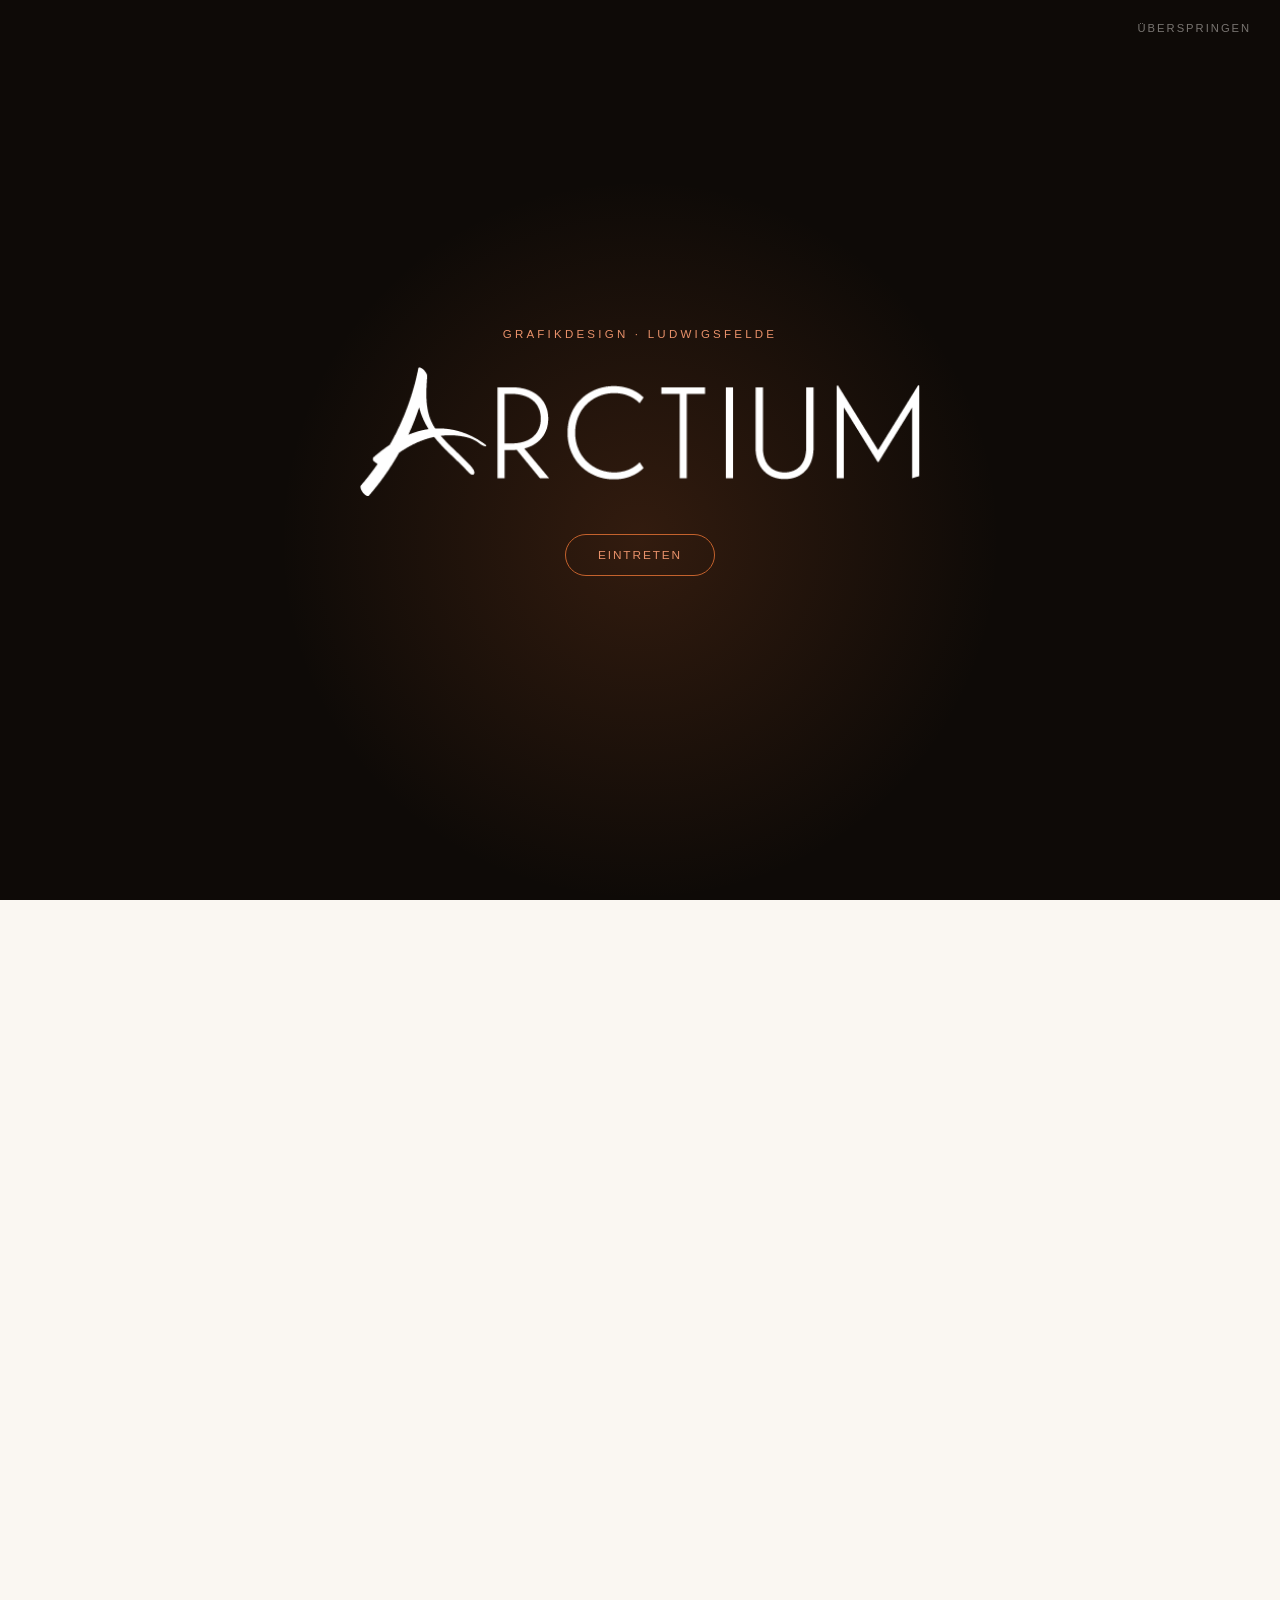
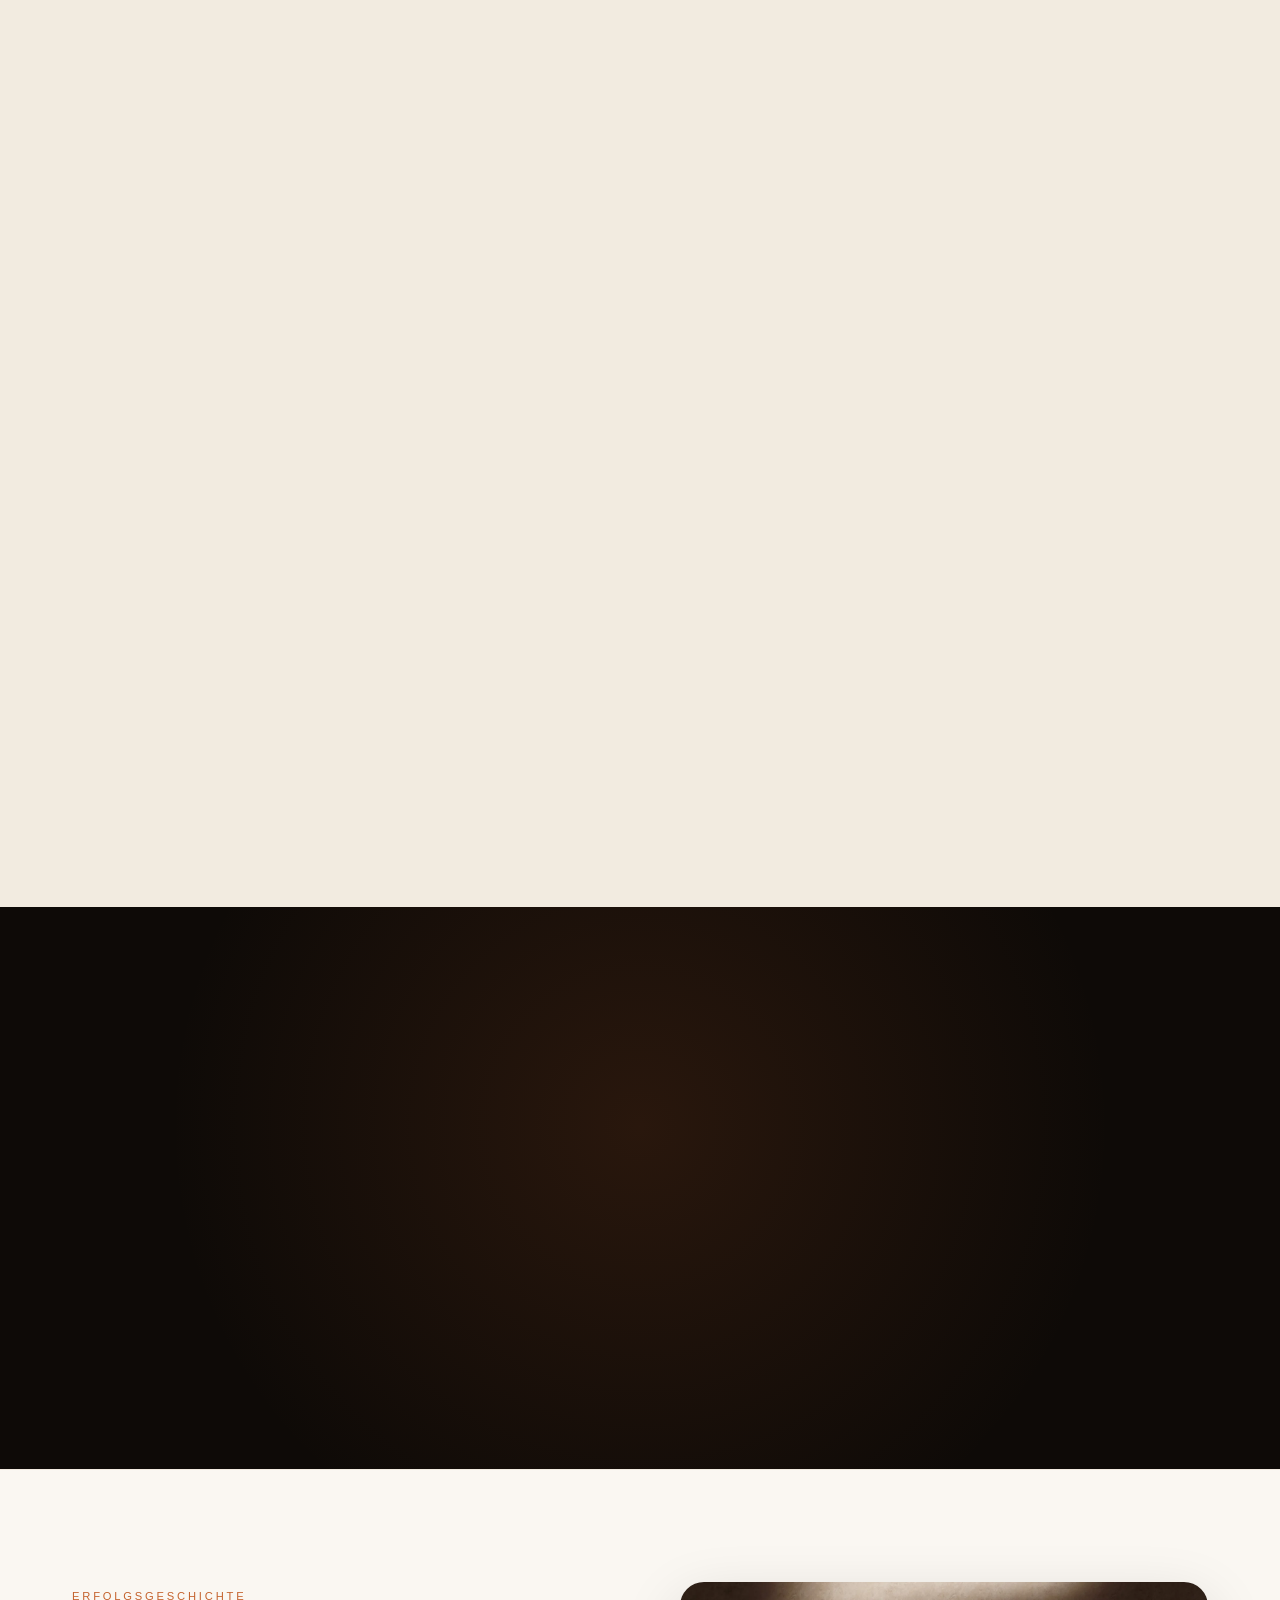
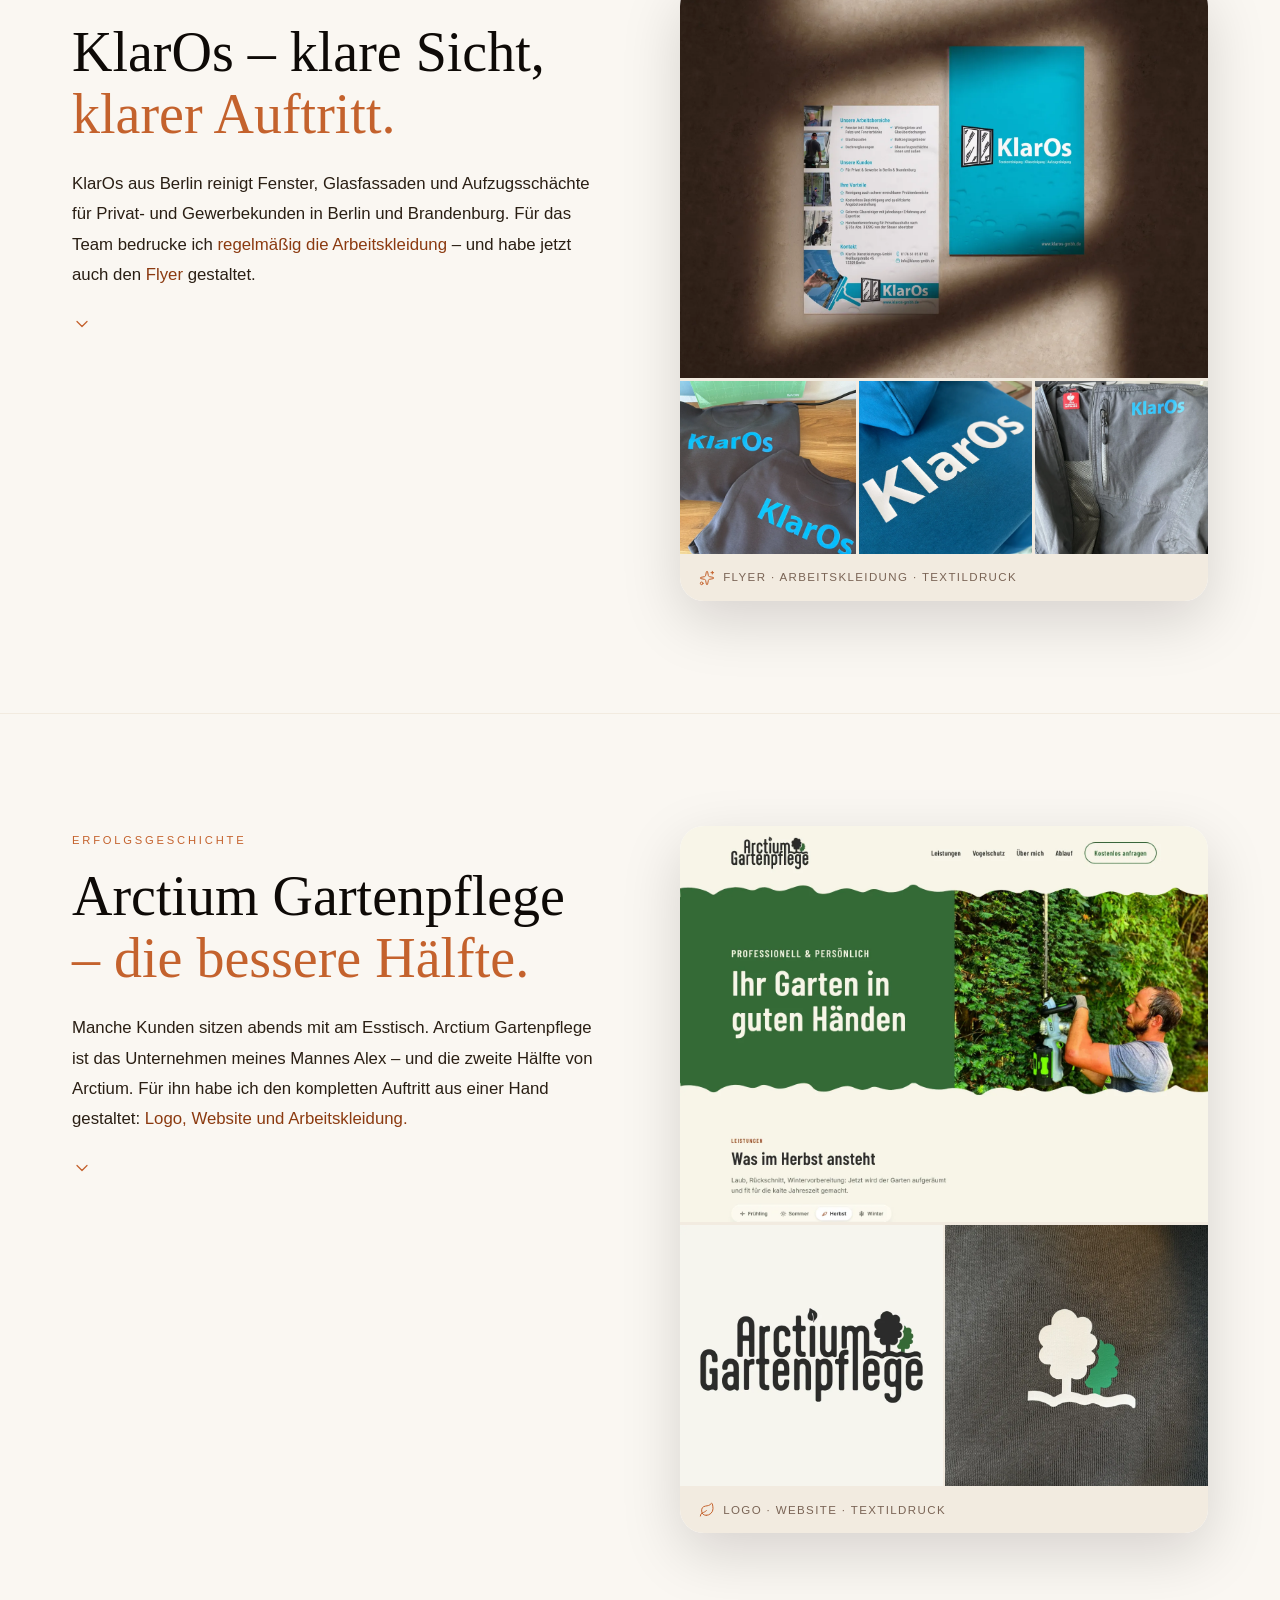
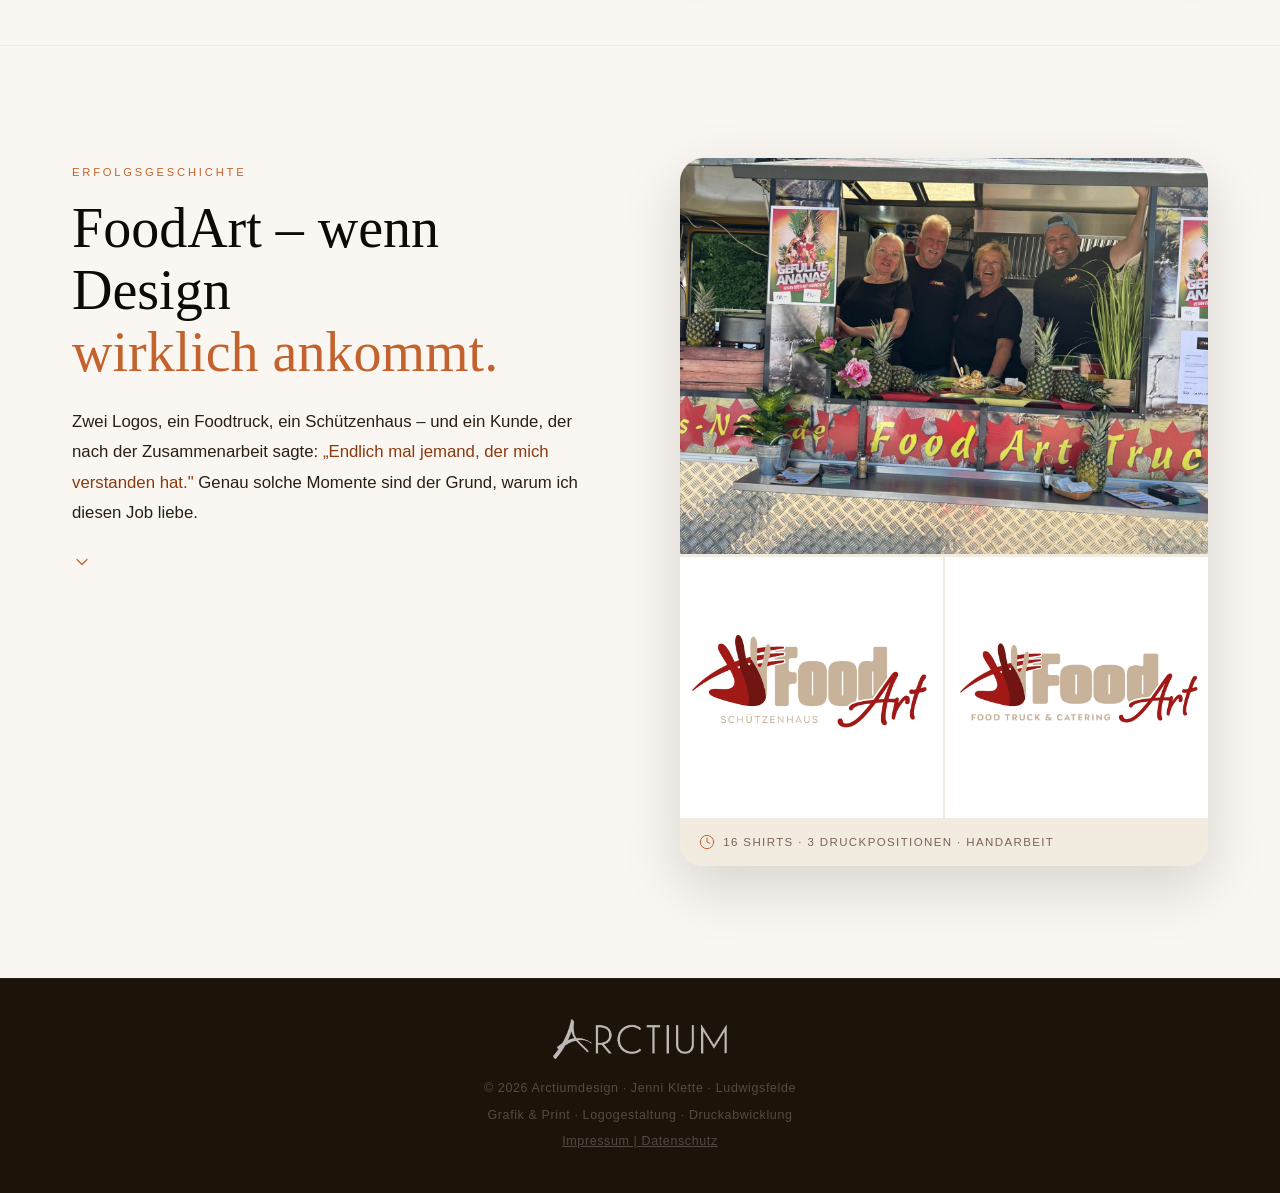
==== commit 8c975b63: "Referenz KlarOs: Arbeitsprobe und Erfolgsgeschichte (Flyer & Arbeitskleidung) Co-Authored-By: Claude" ====
--- a/index.html
+++ b/index.html
@@ -156,6 +156,17 @@
     
     <div class="arbeiten__grid">
 
+  <div class="arbeit-item reveal delay-1" data-category="Print">
+    <div class="arbeit-item__img" style="background: #3a3129;">
+      <img src="img/klaros-flyer-card.webp" alt="KlarOs Flyer – Vorder- und Rückseite" />
+    </div>
+    <div class="arbeit-item__info">
+      <span>Flyer & Arbeitskleidung aus eigenem Haus</span>
+      <h4>KlarOs Glas- und Fensterreinigung</h4>
+      <a href="#story-klaros" class="btn-success">Jetzt Erfolgsgeschichte lesen →</a>
+    </div>
+  </div>
+
   <div class="arbeit-item arbeit-item--wide reveal delay-1" data-category="Werbemittel">
     <div class="arbeit-item__img" style="background: #2b2b2b;">
       <img src="img/gartenpflege-pulli-ruecken.webp" alt="Arctium Gartenpflege – Pullover mit Rückendruck" />
@@ -208,7 +219,7 @@
     </div>
   </div>
 
-  <div class="arbeit-item arbeit-item--wide arbeit-item--full reveal delay-2" data-category="Print">
+  <div class="arbeit-item arbeit-item--wide reveal delay-2" data-category="Print">
     <div class="arbeit-item__img" style="background: #1a1008;">
       <img src="img/bauzaunbanner.jpg" alt="Bauzaunbanner GLS" />
     </div>
@@ -245,6 +256,84 @@
       <a href="mailto:info@arctiumdesign.de" class="btn btn--light reveal delay-4">Anfrage stellen</a>
     </div>
   </section>
+<!-- ERFOLGSGESCHICHTE KLAROS -->
+<section class="story section" id="story-klaros">
+  <div class="container story__grid">
+
+    <!-- LINKE SEITE: Blogartikel -->
+    <div class="story__content">
+      <span class="label">Erfolgsgeschichte</span>
+      <h2>KlarOs – klare Sicht,<br/><em>klarer Auftritt.</em></h2>
+
+      <div class="story__preview">
+        <p>
+          KlarOs aus Berlin reinigt Fenster, Glasfassaden und Aufzugsschächte für
+          Privat- und Gewerbekunden in Berlin und Brandenburg. Für das Team bedrucke ich
+          <strong>regelmäßig die Arbeitskleidung</strong> – und habe jetzt auch den
+          <strong>Flyer</strong> gestaltet.
+        </p>
+      </div>
+
+      <div class="story__full">
+        <p>
+          Wer an Glasfassaden und in Aufzugsschächten arbeitet, ist bei den Kunden vor Ort
+          sichtbar. Deshalb soll man auf den ersten Blick erkennen, wer da gerade die Scheiben
+          putzt. Die Arbeitskleidung trägt den <strong>KlarOs-Schriftzug</strong> gut lesbar:
+          groß auf dem Rücken der Pullover und Hoodies, kleiner auf der Brust der Arbeitsjacken.
+        </p>
+        <p>
+          Die Textilien bedrucke ich in meinem eigenen Büro mit <strong>Plotterfolie</strong>.
+          Auf dunklem Grau leuchtet das KlarOs-Blau, auf blauen Hoodies sitzt der Schriftzug in
+          Weiß. Nachbestellungen bekommen dieselbe Position und Größe wie die ersten Teile,
+          damit das Team immer einheitlich auftritt.
+        </p>
+        <p>
+          Dann kam der <strong>Flyer</strong>. Die Vorderseite ist ruhig gehalten: das Logo auf
+          KlarOs-Blau, darunter Wassertropfen auf Glas – man sieht sofort, worum es geht. Die
+          Rückseite bringt alles Wichtige auf den Punkt: die <strong>Arbeitsbereiche</strong>
+          von Fenstern bis Glasaufzugsschächten, die <strong>Vorteile</strong> für den Kunden
+          und die <strong>Kontaktdaten</strong>. Echte Fotos vom Team bei der Arbeit, auch am
+          Seil an der Fassade, zeigen, dass hier Profis am Werk sind.
+        </p>
+        <p>
+          Das Ergebnis: ein Auftritt, der zusammenpasst – vom Flyer im Briefkasten bis zur
+          Jacke auf der Baustelle.
+        </p>
+      </div>
+
+      <button class="story__toggle" aria-expanded="false">
+        <span class="story__toggle-text">Weiterlesen</span>
+        <i data-lucide="chevron-down" class="story__toggle-icon"></i>
+      </button>
+    </div>
+
+    <!-- RECHTE SEITE: Bildbox -->
+    <div class="story__images">
+      <div class="story__img-box">
+        <div class="story__img-main">
+          <img src="img/klaros-flyer-mockup.webp" alt="KlarOs Flyer – Vorder- und Rückseite" />
+        </div>
+        <div class="story__img-row story__img-row--3">
+          <div class="story__img-thumb">
+            <img src="img/klaros-sweatshirts.webp" alt="Graue Pullover mit blauem KlarOs-Rückendruck" style="object-position: center 30%;" />
+          </div>
+          <div class="story__img-thumb">
+            <img src="img/klaros-hoodie.webp" alt="Blauer Hoodie mit weißem KlarOs-Schriftzug" />
+          </div>
+          <div class="story__img-thumb">
+            <img src="img/klaros-jacke.webp" alt="Arbeitsjacke mit KlarOs-Brustdruck" style="object-position: center 10%;" />
+          </div>
+        </div>
+        <div class="story__img-label">
+          <i data-lucide="sparkles"></i>
+          Flyer · Arbeitskleidung · Textildruck
+        </div>
+      </div>
+    </div>
+
+  </div>
+</section>
+
 <!-- ERFOLGSGESCHICHTE ARCTIUM GARTENPFLEGE -->
 <section class="story section" id="story-gartenpflege">
   <div class="container story__grid">
--- a/style.css
+++ b/style.css
@@ -832,6 +832,10 @@
   transition: transform 0.5s ease;
 }
 .story__img-thumb:hover img { transform: scale(1.05); }
+/* Variante mit drei Vorschaubildern (z. B. KlarOs) */
+.story__img-row--3 { grid-template-columns: repeat(3, 1fr); }
+.story__img-row--3 .story__img-thumb { border-left: 0; border-right: 0; }
+.story__img-row--3 .story__img-thumb + .story__img-thumb { border-left: 3px solid var(--cream-warm); }
 .story__img-label {
   display: flex;
   align-items: center;
